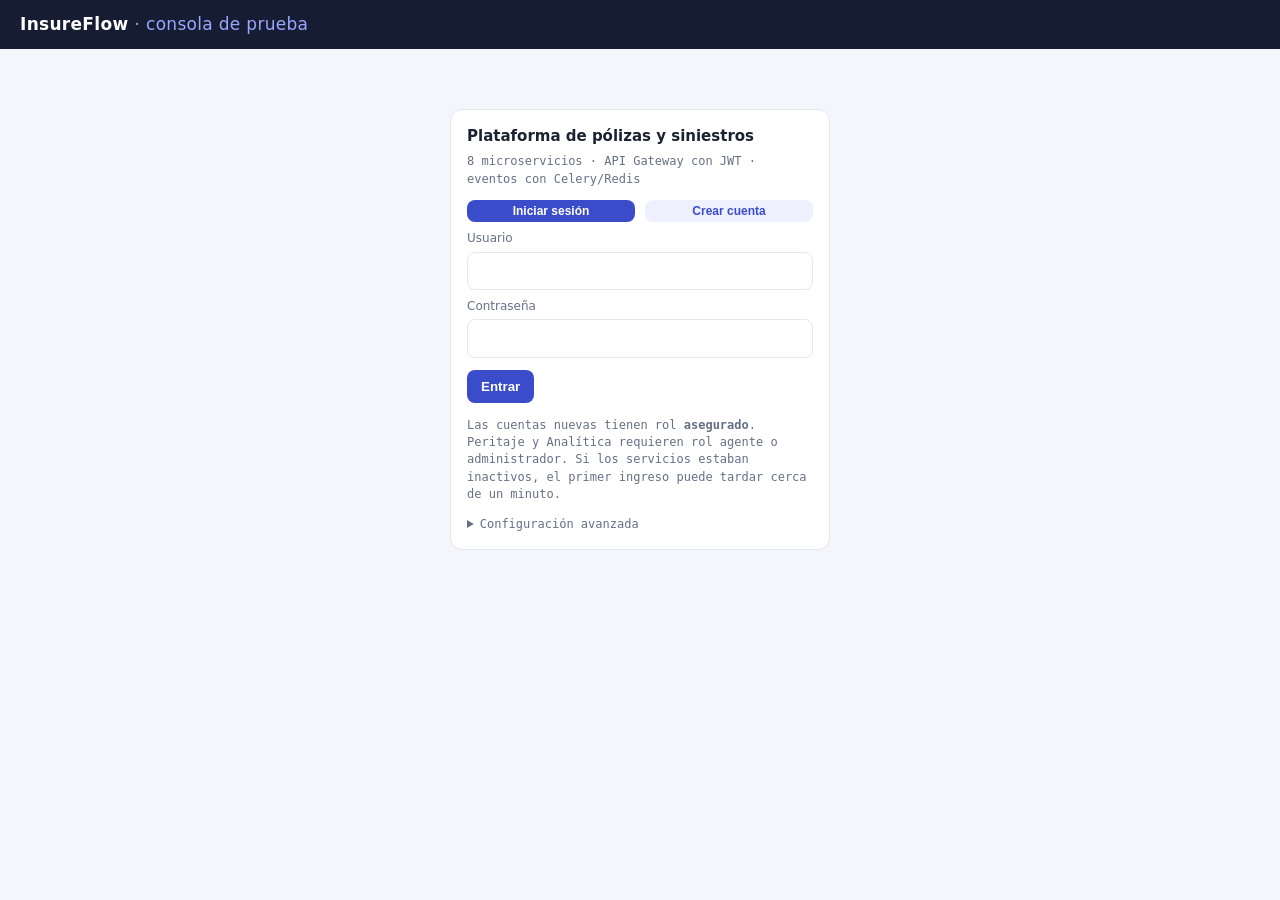
==== proxy/frontend/index.html @ 45ce9543 "Servir la consola web de InsureFlow en la raíz del gateway Un solo link: el gateway muestra el front" ====
<!doctype html>
<html lang="es">
<head>
<meta charset="utf-8">
<meta name="viewport" content="width=device-width, initial-scale=1">
<title>InsureFlow · Consola de prueba</title>
<style>
  :root {
    --bg: #f4f6fb; --panel: #ffffff; --text: #1b2333; --muted: #667085; --line: #e3e7ef;
    --brand: #3b4cca; --brand-soft: #eef0fd; --ok: #12805c; --ok-soft: #e3f6ee;
    --warn: #b54708; --warn-soft: #fef0e1; --bad: #c4321f; --bad-soft: #fde8e5;
  }
  * { box-sizing: border-box; }
  body { margin: 0; font: 14px/1.45 system-ui, -apple-system, "Segoe UI", Roboto, sans-serif; background: var(--bg); color: var(--text); }
  header { background: #161d33; color: #fff; padding: 12px 20px; display: flex; align-items: center; gap: 16px; flex-wrap: wrap; }
  header h1 { font-size: 17px; margin: 0; letter-spacing: .3px; }
  header h1 span { color: #9aa6ff; font-weight: 500; }
  header .user { margin-left: auto; display: flex; gap: 10px; align-items: center; color: #c9cfe6; }
  nav { display: flex; gap: 4px; padding: 8px 20px; background: #fff; border-bottom: 1px solid var(--line); overflow-x: auto; }
  nav button { border: 0; background: none; padding: 8px 12px; border-radius: 8px; cursor: pointer; color: var(--muted); font-weight: 600; white-space: nowrap; }
  nav button.on { background: var(--brand-soft); color: var(--brand); }
  main { padding: 20px; max-width: 1200px; margin: 0 auto; }
  .grid { display: grid; gap: 16px; grid-template-columns: repeat(auto-fit, minmax(320px, 1fr)); }
  .card { background: var(--panel); border: 1px solid var(--line); border-radius: 12px; padding: 16px; }
  .card h2 { font-size: 15px; margin: 0 0 12px; }
  .card h3 { font-size: 13px; margin: 16px 0 8px; color: var(--muted); text-transform: uppercase; letter-spacing: .5px; }
  label { display: block; font-size: 12px; color: var(--muted); margin: 8px 0 4px; }
  input, select, textarea { width: 100%; padding: 8px 10px; border: 1px solid var(--line); border-radius: 8px; font: inherit; background: #fff; }
  textarea { min-height: 70px; resize: vertical; }
  .row { display: flex; gap: 10px; } .row > * { flex: 1; }
  .btn { margin-top: 12px; border: 0; background: var(--brand); color: #fff; padding: 9px 14px; border-radius: 8px; font-weight: 600; cursor: pointer; }
  .btn.sec { background: var(--brand-soft); color: var(--brand); }
  .btn.small { margin: 0; padding: 4px 9px; font-size: 12px; }
  .btn:disabled { opacity: .5; cursor: wait; }
  table { width: 100%; border-collapse: collapse; font-size: 13px; }
  th, td { text-align: left; padding: 7px 6px; border-bottom: 1px solid var(--line); vertical-align: top; }
  th { color: var(--muted); font-weight: 600; font-size: 12px; }
  tr.click { cursor: pointer; } tr.click:hover { background: var(--brand-soft); }
  .mono { font-family: ui-monospace, Consolas, monospace; font-size: 12px; color: var(--muted); }
  .pill { display: inline-block; padding: 2px 8px; border-radius: 99px; font-size: 12px; font-weight: 600; background: var(--line); color: var(--text); }
  .pill.ok { background: var(--ok-soft); color: var(--ok); } .pill.warn { background: var(--warn-soft); color: var(--warn); } .pill.bad { background: var(--bad-soft); color: var(--bad); } .pill.info { background: var(--brand-soft); color: var(--brand); }
  .services { display: grid; grid-template-columns: repeat(auto-fill, minmax(170px, 1fr)); gap: 10px; }
  .svc { border: 1px solid var(--line); border-radius: 10px; padding: 10px 12px; display: flex; justify-content: space-between; align-items: center; background: #fff; }
  .timeline { list-style: none; padding: 0; margin: 0; border-left: 2px solid var(--line); }
  .timeline li { position: relative; padding: 4px 0 10px 16px; }
  .timeline li::before { content: ""; position: absolute; left: -6px; top: 9px; width: 10px; height: 10px; border-radius: 50%; background: var(--brand); }
  .flow { display: flex; flex-wrap: wrap; gap: 6px; align-items: center; margin: 6px 0 4px; }
  .flow .pill { opacity: .35; } .flow .pill.on { opacity: 1; }
  .msg { padding: 8px 10px; border-radius: 8px; margin-top: 10px; font-size: 13px; white-space: pre-wrap; }
  .msg.ok { background: var(--ok-soft); color: var(--ok); } .msg.bad { background: var(--bad-soft); color: var(--bad); }
  .empty { color: var(--muted); font-style: italic; }
  .kpi { font-size: 26px; font-weight: 700; } .kpi small { font-size: 12px; color: var(--muted); font-weight: 500; display: block; }
  #login { max-width: 380px; margin: 60px auto; }
  .hidden { display: none !important; }
  .live { font-size: 12px; color: var(--ok); }
</style>
</head>
<body>
<header>
  <h1>InsureFlow <span>· consola de prueba</span></h1>
  <div class="user hidden" id="userbox"><span id="whoami"></span><button class="btn small sec" onclick="salir()">Salir</button></div>
</header>

<section id="login" class="card">
  <h2>Plataforma de pólizas y siniestros</h2>
  <p class="mono" style="margin-top:-6px">8 microservicios · API Gateway con JWT · eventos con Celery/Redis</p>
  <div class="row" style="margin:12px 0 4px">
    <button class="btn small" id="m_login" onclick="modo('login')">Iniciar sesión</button>
    <button class="btn small sec" id="m_reg" onclick="modo('registro')">Crear cuenta</button>
  </div>
  <div id="f_reg" class="hidden">
    <label>Correo</label><input id="re" type="email" autocomplete="email">
  </div>
  <label>Usuario</label><input id="lu" autocomplete="username">
  <label>Contraseña</label><input id="lp" type="password" autocomplete="current-password">
  <button class="btn" id="b_entrar" onclick="entrar()">Entrar</button>
  <div id="loginmsg"></div>
  <p class="mono" style="margin-top:14px">Las cuentas nuevas tienen rol <b>asegurado</b>. Peritaje y Analítica requieren rol agente o administrador.
  Si los servicios estaban inactivos, el primer ingreso puede tardar cerca de un minuto.</p>
  <details style="margin-top:8px"><summary class="mono">Configuración avanzada</summary>
    <label>URL del API Gateway</label><input id="gw">
  </details>
</section>

<div id="app" class="hidden">
  <nav id="tabs"></nav>
  <main id="view"></main>
</div>

<script>
const ESTADOS = ["abierto", "en_peritaje", "aprobado", "pagado"];
const TABS = [
  ["estado", "Estado"], ["asegurados", "Asegurados"], ["polizas", "Pólizas"], ["pagos", "Pagos"],
  ["peritos", "Peritaje"], ["siniestros", "Siniestros"], ["analitica", "Analítica"],
];
let GW = "", TOKEN = "", USER = null, tab = "estado", refresco = null, siniestroAbierto = null;

const $ = (id) => document.getElementById(id);
const esc = (v) => String(v ?? "").replace(/[&<>"']/g, c => ({"&":"&amp;","<":"&lt;",">":"&gt;",'"':"&quot;","'":"&#39;"}[c]));
const corto = (id) => id ? esc(String(id).slice(0, 8)) + "…" : "";
const dinero = (v) => v == null ? "" : "$" + Number(v).toLocaleString("es-CO");
const fecha = (v) => v ? new Date(v).toLocaleString("es-CO", { dateStyle: "short", timeStyle: "short" }) : "";
const hoy = (d = 0) => { const x = new Date(); x.setDate(x.getDate() + d); return x.toISOString().slice(0, 10); };
const pill = (t) => {
  const c = { ok: "ok", activa: "ok", pagado: "ok", enviado: "ok", verificado: "ok", completada: "ok", aprobado: "ok",
              pendiente: "warn", en_peritaje: "warn", programada: "warn", documentacion_pendiente: "warn", abierto: "info",
              fallido: "bad", rechazado: "bad", cancelada: "bad", vencida: "bad", error: "bad", sin_respuesta: "bad" }[t] || "";
  return `<span class="pill ${c}">${esc(t)}</span>`;
};

async function api(path, opts = {}) {
  const headers = { ...(opts.body && !(opts.body instanceof FormData) ? { "Content-Type": "application/json" } : {}),
                    ...(TOKEN ? { Authorization: "Bearer " + TOKEN } : {}) };
  const r = await fetch(GW + path, { ...opts, headers,
    body: opts.body && !(opts.body instanceof FormData) ? JSON.stringify(opts.body) : opts.body });
  if (r.status === 401 && TOKEN) { salir(); throw new Error("La sesión expiró, vuelve a entrar."); }
  const texto = await r.text();
  let data; try { data = texto ? JSON.parse(texto) : null; } catch { data = texto; }
  if (!r.ok) {
    const det = data && data.details ? "\n" + Object.entries(data.details).map(([k, v]) => `${k}: ${[].concat(v).join(" ")}`).join("\n") : "";
    throw new Error(`${r.status} · ${(data && (data.message || data.detail)) || texto}${det}`);
  }
  return data;
}

function mostrar(id, ok, texto) { const el = $(id); if (el) el.innerHTML = `<div class="msg ${ok ? "ok" : "bad"}">${esc(texto)}</div>`; }

async function enviar(boton, msgId, fn, okTexto) {
  boton.disabled = true;
  try { const r = await fn(); mostrar(msgId, true, typeof okTexto === "function" ? okTexto(r) : okTexto); await pintar(); }
  catch (e) { mostrar(msgId, false, e.message); }
  finally { boton.disabled = false; }
}

/* ---------- sesión ---------- */
let MODO = "login";
function modo(m) {
  MODO = m;
  $("f_reg").classList.toggle("hidden", m !== "registro");
  $("m_login").classList.toggle("sec", m !== "login");
  $("m_reg").classList.toggle("sec", m !== "registro");
  $("b_entrar").textContent = m === "registro" ? "Crear cuenta y entrar" : "Entrar";
  $("loginmsg").innerHTML = "";
}

async function entrar() {
  GW = $("gw").value.replace(/\/$/, "");
  const boton = $("b_entrar"); boton.disabled = true;
  mostrar("loginmsg", true, "Conectando con el API Gateway…");
  try {
    if (MODO === "registro") {
      await api("/api/v1/auth/registro", { method: "POST", body: { username: $("lu").value, email: $("re").value, password: $("lp").value } });
    }
    const t = await api("/api/v1/auth/login", { method: "POST", body: { username: $("lu").value, password: $("lp").value } });
    TOKEN = t.access; USER = await api("/api/v1/auth/me");
    try { sessionStorage.setItem("if", JSON.stringify({ GW, TOKEN })); } catch {}
    iniciar();
  } catch (e) { mostrar("loginmsg", false, e.message); }
  finally { boton.disabled = false; }
}
function salir() { TOKEN = ""; try { sessionStorage.removeItem("if"); } catch {} location.reload(); }
function iniciar() {
  $("login").classList.add("hidden"); $("app").classList.remove("hidden"); $("userbox").classList.remove("hidden");
  $("whoami").textContent = `${USER.username} · rol ${USER.role}`;
  $("tabs").innerHTML = TABS.map(([k, n]) => `<button data-t="${k}" onclick="ir('${k}')">${n}</button>`).join("");
  ir(tab);
}
function ir(t) {
  tab = t; siniestroAbierto = null; clearInterval(refresco);
  document.querySelectorAll("nav button").forEach(b => b.classList.toggle("on", b.dataset.t === t));
  $("view").innerHTML = `<div class="card"><p class="empty">Cargando… si el microservicio estaba inactivo puede tardar cerca de un minuto en despertar.</p></div>`;
  pintar();
}
async function pintar() {
  try { $("view").innerHTML = await VISTAS[tab](); }
  catch (e) { $("view").innerHTML = `<div class="card"><div class="msg bad">${esc(e.message)}</div></div>`; }
}

/* ---------- vistas ---------- */
const VISTAS = {
  async estado() {
    const h = await api("/health/servicios");
    const nombres = { POLICYHOLDER: "Asegurados", POLICY: "Pólizas", CLAIMS: "Siniestros", ADJUSTER: "Peritaje",
                      PAYMENT: "Pagos", DOCUMENT: "Documentación", NOTIFICATION: "Notificaciones", ANALYTICS: "Analítica" };
    return `<div class="card"><h2>Microservicios (vistos a través del API Gateway)</h2>
      <div class="services">${Object.entries(h.servicios).map(([k, v]) =>
        `<div class="svc"><div><b>${nombres[k] || k}</b><div class="mono">${k}</div></div>${pill(v.status)}</div>`).join("")}</div>
      <p class="mono" style="margin-top:12px">Gateway: ${esc(GW)} · todos ok: ${h.todos_ok}</p></div>
      <div class="card" style="margin-top:16px"><h2>Cómo probar el flujo completo</h2>
      <ol><li>Asegurados → registra un asegurado.</li><li>Pólizas → emite una póliza para ese asegurado.</li>
      <li>Pagos → paga la prima.</li><li>Peritaje → registra un perito con la misma especialidad (auto/hogar/vida).</li>
      <li>Siniestros → reporta un siniestro y ábrelo: verás cómo avanza solo por los eventos.</li>
      <li>En el detalle del siniestro, carga el informe del perito → se aprueba y se paga automáticamente.</li>
      <li>Analítica → mira los KPIs actualizados.</li></ol></div>`;
  },

  async asegurados() {
    const lista = await api("/api/v1/asegurados");
    return `<div class="grid"><div class="card"><h2>Registrar asegurado</h2>
      <div class="row"><div><label>Nombre</label><input id="a_nombre" value="Ana"></div><div><label>Apellido</label><input id="a_apellido" value="Gómez"></div></div>
      <label>Cédula (national_id)</label><input id="a_doc" value="${Date.now().toString().slice(-10)}">
      <label>Email</label><input id="a_email" value="ana${Date.now().toString().slice(-5)}@example.com">
      <div class="row"><div><label>Teléfono</label><input id="a_tel" value="3001234567"></div><div><label>Dirección</label><input id="a_dir" value="Calle 10 # 20-30, Medellín"></div></div>
      <button class="btn" onclick="crearAsegurado(this)">Registrar</button><div id="a_msg"></div></div>
      <div class="card"><h2>Asegurados (${lista.length})</h2>${lista.length ? `<table><tr><th>Nombre</th><th>Cédula</th><th>KYC</th><th></th></tr>
      ${lista.map(a => `<tr><td>${esc(a.nombre)} ${esc(a.apellido)}<div class="mono">${corto(a.id_asegurado)}</div></td><td>${esc(a.national_id)}</td>
        <td>${pill(a.kyc_status)}</td><td>${a.kyc_status === "pendiente" ? `<button class="btn small sec" onclick="verificar(this,'${a.id_asegurado}')">Verificar KYC</button>` : ""}</td></tr>`).join("")}</table>`
      : `<p class="empty">Todavía no hay asegurados.</p>`}</div></div>`;
  },

  async polizas() {
    const [polizas, asegurados] = await Promise.all([api("/api/v1/polizas"), api("/api/v1/asegurados")]);
    const nombre = Object.fromEntries(asegurados.map(a => [a.id_asegurado, `${a.nombre} ${a.apellido}`]));
    return `<div class="grid"><div class="card"><h2>Emitir póliza</h2>
      ${asegurados.length ? "" : `<div class="msg bad">Primero registra un asegurado.</div>`}
      <label>Asegurado</label><select id="p_aseg">${asegurados.map(a => `<option value="${a.id_asegurado}">${esc(a.nombre)} ${esc(a.apellido)} · ${esc(a.national_id)}</option>`).join("")}</select>
      <div class="row"><div><label>Línea</label><select id="p_tipo"><option>auto</option><option>hogar</option><option>vida</option></select></div>
      <div><label>Prima anual</label><input id="p_prima" type="number" value="1200000"></div></div>
      <div class="row"><div><label>Inicio de vigencia</label><input id="p_ini" type="date" value="${hoy(-120)}"></div><div><label>Fin de vigencia</label><input id="p_fin" type="date" value="${hoy(245)}"></div></div>
      <label>Suma asegurada (coverage)</label><input id="p_suma" type="number" value="80000000">
      <div class="row"><div><label>Beneficiario</label><input id="p_ben" value="Luis Gómez"></div><div><label>% beneficiario</label><input id="p_pct" type="number" value="100"></div></div>
      <button class="btn" onclick="emitirPoliza(this)">Emitir póliza</button><div id="p_msg"></div></div>
      <div class="card"><h2>Pólizas (${polizas.length})</h2>${polizas.length ? `<table><tr><th>Póliza</th><th>Asegurado</th><th>Prima</th><th>Estado</th><th></th></tr>
      ${polizas.map(p => `<tr><td>${esc(p.product_type)}<div class="mono">${corto(p.id_poliza)} · ${esc(p.effective_date)} → ${esc(p.expiry_date)}</div></td>
        <td>${esc(nombre[p.id_asegurado] || corto(p.id_asegurado))}</td><td>${dinero(p.premium)}</td><td>${pill(p.status)}</td>
        <td>${p.status !== "cancelada" ? `<button class="btn small sec" onclick="accionPoliza(this,'${p.id_poliza}','renovar')">Renovar</button>
          <button class="btn small sec" onclick="accionPoliza(this,'${p.id_poliza}','cancelar')">Cancelar</button>` : ""}</td></tr>`).join("")}</table>
      ` : `<p class="empty">Todavía no hay pólizas.</p>`}<div id="pl_msg"></div></div></div>`;
  },

  async pagos() {
    const polizas = await api("/api/v1/polizas");
    const sel = $("g_pol")?.value || polizas[0]?.id_poliza;
    const historial = sel ? await api(`/api/v1/pagos/primas/poliza/${sel}`) : [];
    return `<div class="grid"><div class="card"><h2>Pagar prima</h2>
      ${polizas.length ? "" : `<div class="msg bad">Primero emite una póliza.</div>`}
      <label>Póliza</label><select id="g_pol" onchange="pintar()">${polizas.map(p => `<option value="${p.id_poliza}" ${p.id_poliza === sel ? "selected" : ""} data-prima="${p.premium}">${esc(p.product_type)} · ${corto(p.id_poliza)} · prima ${dinero(p.premium)}</option>`).join("")}</select>
      <div class="row"><div><label>Valor</label><input id="g_valor" type="number" value="${Number(polizas.find(p => p.id_poliza === sel)?.premium || 0)}"></div>
      <div><label>Medio de pago</label><select id="g_metodo"><option>pse</option><option>tarjeta</option><option>transferencia</option></select></div></div>
      <label>Fecha de vencimiento de la cuota</label><input id="g_venc" type="date" value="${hoy()}">
      <button class="btn" onclick="pagarPrima(this)">Pagar</button><div id="g_msg"></div></div>
      <div class="card"><h2>Historial de pagos de la póliza</h2>${historial.length ? `<table><tr><th>Pago</th><th>Valor</th><th>Medio</th><th>Estado</th></tr>
      ${historial.map(h => `<tr><td class="mono">${corto(h.id_pago)}<br>${fecha(h.paid_at)}</td><td>${dinero(h.amount)}</td><td>${esc(h.method)}</td><td>${pill(h.status)}</td></tr>`).join("")}</table>`
      : `<p class="empty">Sin pagos todavía.</p>`}</div></div>`;
  },

  async peritos() {
    const peritos = await api("/api/v1/peritos");
    return `<div class="grid"><div class="card"><h2>Registrar perito</h2>
      <label>Nombre</label><input id="r_nombre" value="Carlos Pérez">
      <div class="row"><div><label>Especialidad</label><select id="r_esp"><option>auto</option><option>hogar</option><option>vida</option></select></div>
      <div><label>Zona</label><input id="r_zona" value="Medellín"></div></div>
      <button class="btn" onclick="crearPerito(this)">Registrar</button><div id="r_msg"></div></div>
      <div class="card"><h2>Peritos (${peritos.length})</h2>${peritos.length ? `<table><tr><th>Nombre</th><th>Especialidad</th><th>Zona</th><th>Carga</th></tr>
      ${peritos.map(p => `<tr><td>${esc(p.nombre)}</td><td>${esc(p.especialidad)}</td><td>${esc(p.zona)}</td><td>${p.carga_activa}</td></tr>`).join("")}</table>`
      : `<p class="empty">Registra al menos un perito para que Peritaje pueda asignarlo automáticamente.</p>`}</div></div>`;
  },

  async siniestros() {
    if (siniestroAbierto) return detalleSiniestro(siniestroAbierto);
    const [siniestros, polizas] = await Promise.all([api("/api/v1/siniestros"), api("/api/v1/polizas")]);
    return `<div class="grid"><div class="card"><h2>Reportar siniestro</h2>
      ${polizas.length ? "" : `<div class="msg bad">Primero emite una póliza.</div>`}
      <label>Póliza</label><select id="s_pol">${polizas.map(p => `<option value="${p.id_poliza}">${esc(p.product_type)} · ${corto(p.id_poliza)} · ${esc(p.status)}</option>`).join("")}</select>
      <div class="row"><div><label>Fecha del incidente</label><input id="s_fecha" type="date" value="${hoy(-1)}"></div>
      <div><label>Monto estimado</label><input id="s_monto" type="number" value="4500000"></div></div>
      <label>Descripción</label><textarea id="s_desc">Choque trasero en la Av. 80</textarea>
      <button class="btn" onclick="reportar(this)">Reportar</button><div id="s_msg"></div></div>
      <div class="card"><h2>Siniestros (${siniestros.length})</h2>${siniestros.length ? `<table><tr><th>Siniestro</th><th>Monto</th><th>Estado</th></tr>
      ${siniestros.map(s => `<tr class="click" onclick="abrirSiniestro('${s.id_siniestro}')"><td>${esc(s.descripcion).slice(0, 50)}<div class="mono">${corto(s.id_siniestro)} · ${fecha(s.reported_at)}</div></td>
        <td>${dinero(s.estimated_amount)}</td><td>${pill(s.status)}</td></tr>`).join("")}</table><p class="mono">Haz clic en un siniestro para ver su seguimiento en vivo.</p>`
      : `<p class="empty">Todavía no hay siniestros.</p>`}</div></div>`;
  },

  async analitica() {
    const [sin, res, fra, ren] = await Promise.all([api("/api/v1/analitica/siniestralidad"), api("/api/v1/analitica/tiempo-resolucion"),
                                                     api("/api/v1/analitica/fraude"), api("/api/v1/analitica/rentabilidad")]);
    const tabla = (filas, cols) => filas.length ? `<table><tr>${cols.map(c => `<th>${c[0]}</th>`).join("")}</tr>${filas.map(f => `<tr>${cols.map(c => `<td>${c[1](f)}</td>`).join("")}</tr>`).join("")}</table>` : `<p class="empty">Sin datos todavía.</p>`;
    return `<div class="grid">
      <div class="card"><h2>Siniestralidad</h2><div class="row"><div class="kpi">${sin.totales.claim_count}<small>siniestros</small></div><div class="kpi">${dinero(sin.totales.total_amount)}<small>monto estimado</small></div></div>
        ${tabla(sin.por_linea_y_periodo, [["Línea", f => esc(f.product_type)], ["Periodo", f => esc(f.period)], ["Cantidad", f => f.claim_count], ["Monto", f => dinero(f.total_amount)]])}</div>
      <div class="card"><h2>Tiempo medio de resolución</h2>${tabla(res, [["Línea", f => esc(f.product_type)], ["Periodo", f => esc(f.period)], ["Días promedio", f => Number(f.avg_days).toFixed(2)], ["Resueltos", f => f.resolved_count]])}</div>
      <div class="card"><h2>Rentabilidad (loss ratio)</h2>${tabla(ren, [["Línea", f => esc(f.product_type)], ["Primas", f => dinero(f.premiums_earned)], ["Indemnizaciones", f => dinero(f.claims_paid)], ["Loss ratio", f => f.loss_ratio == null ? "—" : Number(f.loss_ratio).toFixed(2)]])}</div>
      <div class="card"><h2>Alertas de fraude (${fra.siniestros_marcados})</h2>${tabla(fra.alertas, [["Siniestro", f => `<span class="mono">${corto(f.id_siniestro)}</span>`], ["Riesgo", f => pill(Number(f.risk_score).toFixed(2))], ["Motivo", f => esc(f.reason)]])}</div>
    </div>`;
  },
};

/* ---------- detalle de siniestro (seguimiento en vivo) ---------- */
function abrirSiniestro(id) { siniestroAbierto = id; pintar(); clearInterval(refresco); refresco = setInterval(() => { if (siniestroAbierto && !document.activeElement.matches("textarea,input")) pintar(); }, 3000); }
function cerrarSiniestro() { siniestroAbierto = null; clearInterval(refresco); pintar(); }

async function detalleSiniestro(id) {
  const s = await api(`/api/v1/siniestros/${id}`);
  const [hist, insp, pagos, docs, notis] = await Promise.all([
    api(`/api/v1/siniestros/${id}/historial`), api(`/api/v1/inspecciones/siniestro/${id}`),
    api(`/api/v1/pagos/indemnizaciones/siniestro/${id}`), api(`/api/v1/documentos/siniestro/${id}`),
    api(`/api/v1/notificaciones/asegurado/${s.id_asegurado}`)]);
  const alcanzado = hist.historial.map(h => h.new_status);
  const pendiente = insp.find(i => i.status === "programada");
  return `<button class="btn sec" style="margin:0 0 16px" onclick="cerrarSiniestro()">← Volver</button>
    <div class="card"><h2>Siniestro ${corto(s.id_siniestro)} ${pill(s.status)} <span class="live">● actualizando en vivo</span></h2>
      <div class="flow">${ESTADOS.map((e, i) => `${i ? "→" : ""}<span class="pill ${alcanzado.includes(e) ? "on ok" : ""}">${e}</span>`).join(" ")}</div>
      <p>${esc(s.descripcion)} · ${dinero(s.estimated_amount)} · incidente ${fecha(s.incident_date)}</p>
      ${["abierto", "en_peritaje", "documentacion_pendiente"].includes(s.status) ? `<div class="row" style="max-width:520px">
        <button class="btn small sec" onclick="estado(this,'documentacion_pendiente')">Pedir documentación</button>
        <button class="btn small sec" onclick="estado(this,'aprobado')">Aprobar manualmente</button>
        <button class="btn small sec" onclick="estado(this,'rechazado')">Rechazar</button></div>` : ""}<div id="e_msg"></div></div>
    <div class="grid" style="margin-top:16px">
      <div class="card"><h2>Historial de auditoría</h2><ul class="timeline">${hist.historial.map(h => `<li>${pill(h.new_status)} <span class="mono">${fecha(h.changed_at)}</span></li>`).join("")}</ul></div>
      <div class="card"><h2>Peritaje</h2>${insp.length ? insp.map(i => `<p>${pill(i.status)} programada ${fecha(i.scheduled_at)}<br><span class="mono">perito ${corto(i.id_perito)}</span></p>
        ${i.findings ? `<p><b>Hallazgos:</b> ${esc(i.findings)}</p>` : ""}`).join("") : `<p class="empty">Esperando que Peritaje asigne un perito (evento claim.opened)…<br>Si no llega, registra un perito de la misma especialidad.</p>`}
        ${pendiente ? `<label>Informe del perito (findings)</label><textarea id="i_find">Daño en bomper trasero y baúl. Reparación en taller autorizado.</textarea>
          <button class="btn" onclick="informe(this,'${pendiente.id_inspeccion}')">Cargar informe</button>` : ""}<div id="i_msg"></div></div>
      <div class="card"><h2>Pago de indemnización</h2>${pagos.length ? pagos.map(p => `<p>${pill(p.status)} ${dinero(p.amount)} · ${esc(p.method)}<br><span class="mono">${fecha(p.paid_at)}</span></p>`).join("") : `<p class="empty">Se paga automáticamente cuando el siniestro se aprueba (claim.approved).</p>`}</div>
      <div class="card"><h2>Documentos</h2>${docs.length ? `<table>${docs.map(d => `<tr><td>${esc(d.document_type)}<div class="mono">${d.encrypted ? "🔒 cifrado" : "enlace"} · ${fecha(d.uploaded_at)}</div></td>
        <td><button class="btn small sec" onclick="descargar('${d.id_documento}','${esc(d.nombre_archivo)}')">Ver</button></td></tr>`).join("")}</table>` : `<p class="empty">Aquí aparecen el informe pericial y el comprobante de pago.</p>`}</div>
      <div class="card" style="grid-column:1/-1"><h2>Notificaciones del asegurado</h2>${notis.length ? `<table><tr><th>Estado</th><th>Canal</th><th>Mensaje</th><th>Enviada</th></tr>
        ${notis.map(n => `<tr><td>${pill(n.status)}</td><td>${esc(n.canal)}</td><td>${esc(n.mensaje)}</td><td class="mono">${fecha(n.sent_at)}</td></tr>`).join("")}</table>` : `<p class="empty">Sin notificaciones.</p>`}</div>
    </div>`;
}

/* ---------- acciones ---------- */
const crearAsegurado = (b) => enviar(b, "a_msg", () => api("/api/v1/asegurados", { method: "POST", body: {
  nombre: $("a_nombre").value, apellido: $("a_apellido").value, national_id: $("a_doc").value,
  email: $("a_email").value, telefono: $("a_tel").value, direccion: $("a_dir").value } }), r => `Asegurado registrado: ${r.id_asegurado}`);
const verificar = (b, id) => enviar(b, "a_msg", () => api(`/api/v1/asegurados/${id}/kyc`, { method: "PUT", body: { kyc_status: "verificado" } }), "KYC verificado");
const emitirPoliza = (b) => enviar(b, "p_msg", () => api("/api/v1/polizas", { method: "POST", body: {
  id_asegurado: $("p_aseg").value, product_type: $("p_tipo").value, premium: $("p_prima").value,
  effective_date: $("p_ini").value, expiry_date: $("p_fin").value,
  coverage: { plan: "todo_riesgo", suma_asegurada: Number($("p_suma").value) },
  beneficiarios: $("p_ben").value ? [{ nombre: $("p_ben").value, identificacion: "000", relacion: "familiar", porcentaje: $("p_pct").value }] : [] } }),
  r => `Póliza emitida: ${r.id_poliza} (evento policy.issued → Notificaciones y Analítica)`);
const accionPoliza = (b, id, accion) => enviar(b, "pl_msg", () => api(`/api/v1/polizas/${id}/${accion}`, { method: accion === "renovar" ? "PUT" : "POST", body: accion === "renovar" ? { meses: 12 } : undefined }), `Póliza ${accion === "renovar" ? "renovada" : "cancelada"}`);
const pagarPrima = (b) => enviar(b, "g_msg", () => api("/api/v1/pagos/primas", { method: "POST", body: {
  id_poliza: $("g_pol").value, amount: $("g_valor").value, method: $("g_metodo").value, due_date: $("g_venc").value } }), r => `Pago ${r.status} (evento payment.completed)`);
const crearPerito = (b) => enviar(b, "r_msg", () => api("/api/v1/peritos", { method: "POST", body: {
  nombre: $("r_nombre").value, especialidad: $("r_esp").value, zona: $("r_zona").value } }), "Perito registrado");
const reportar = (b) => enviar(b, "s_msg", async () => {
  const r = await api("/api/v1/siniestros", { method: "POST", body: { id_poliza: $("s_pol").value,
    incident_date: new Date($("s_fecha").value + "T12:00:00").toISOString(), estimated_amount: $("s_monto").value, descripcion: $("s_desc").value } });
  setTimeout(() => abrirSiniestro(r.id_siniestro), 600); return r;
}, r => `Siniestro reportado (cobertura validada con Pólizas). Abriendo seguimiento…`);
const estado = (b, nuevo) => enviar(b, "e_msg", () => api(`/api/v1/siniestros/${siniestroAbierto}/estado`, { method: "PUT", body: { status: nuevo } }), `Estado cambiado a ${nuevo}`);
const informe = (b, id) => enviar(b, "i_msg", () => api(`/api/v1/inspecciones/${id}/informe`, { method: "PUT", body: { findings: $("i_find").value } }), "Informe cargado (evento inspection.completed)");

async function descargar(id, nombre) {
  const r = await fetch(`${GW}/api/v1/documentos/${id}/archivo`, { headers: { Authorization: "Bearer " + TOKEN } });
  const blob = await r.blob();
  if (blob.type.startsWith("text/")) { alert(await blob.text()); return; }
  const a = Object.assign(document.createElement("a"), { href: URL.createObjectURL(blob), download: nombre || id });
  a.click();
}

/* ---------- arranque ---------- */
// Servido por el API Gateway: usa su mismo origen. Abierto en local (puerto 3000): usa el gateway local.
$("gw").value = location.port === "3000" || location.protocol === "file:" ? "http://localhost:8080" : location.origin;

(async () => {
  try {
    const s = JSON.parse(sessionStorage.getItem("if") || "null");
    if (s) { GW = s.GW; TOKEN = s.TOKEN; USER = await api("/api/v1/auth/me"); iniciar(); }
  } catch { TOKEN = ""; }
})();
$("lp").addEventListener("keydown", e => e.key === "Enter" && entrar());
</script>
</body>
</html>
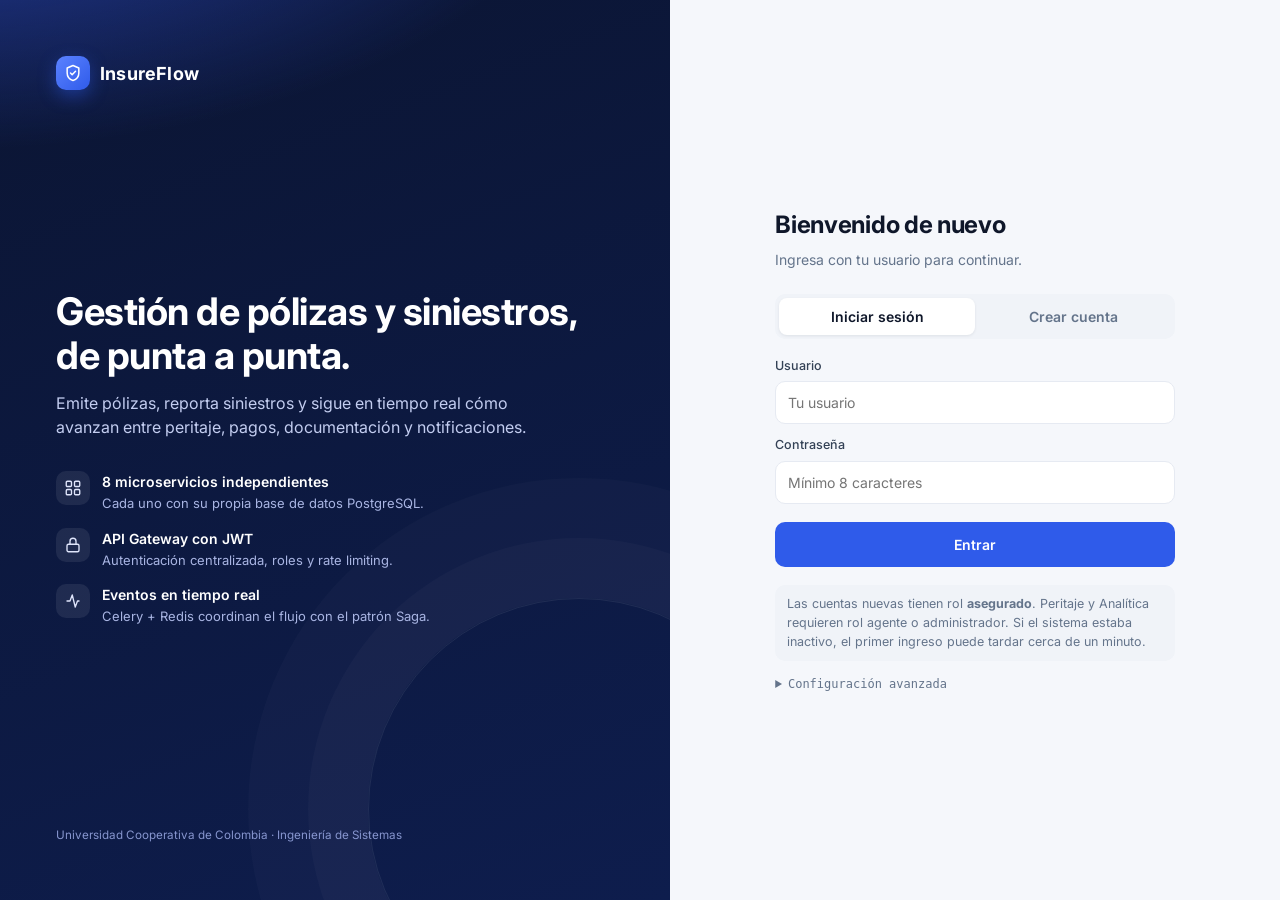
==== commit 8e31b10b: "Nuevo diseño de la consola web y tolerancia a servicios dormidos - Consola rediseñada: login de dos " ====
--- a/proxy/frontend/index.html
+++ b/proxy/frontend/index.html
@@ -3,110 +3,317 @@
 <head>
 <meta charset="utf-8">
 <meta name="viewport" content="width=device-width, initial-scale=1">
-<title>InsureFlow · Consola de prueba</title>
+<title>InsureFlow</title>
+<link rel="preconnect" href="https://fonts.googleapis.com">
+<link rel="preconnect" href="https://fonts.gstatic.com" crossorigin>
+<link href="https://fonts.googleapis.com/css2?family=Inter:wght@400;500;600;700&display=swap" rel="stylesheet">
 <style>
   :root {
-    --bg: #f4f6fb; --panel: #ffffff; --text: #1b2333; --muted: #667085; --line: #e3e7ef;
-    --brand: #3b4cca; --brand-soft: #eef0fd; --ok: #12805c; --ok-soft: #e3f6ee;
-    --warn: #b54708; --warn-soft: #fef0e1; --bad: #c4321f; --bad-soft: #fde8e5;
+    --bg: #f5f7fb; --panel: #ffffff; --text: #0f172a; --muted: #64748b; --line: #e6eaf2; --line-2: #f0f3f8;
+    --navy: #0b1533; --navy-2: #13204a; --brand: #2f5bea; --brand-2: #1e40af; --brand-soft: #eef2ff;
+    --ok: #0f9d6b; --ok-soft: #e7f7f0; --warn: #c2620a; --warn-soft: #fff4e5; --bad: #d03b2c; --bad-soft: #fdecea;
+    --info: #2f5bea; --info-soft: #eef2ff; --radius: 14px; --shadow: 0 1px 2px rgba(15,23,42,.04), 0 4px 16px rgba(15,23,42,.05);
   }
   * { box-sizing: border-box; }
-  body { margin: 0; font: 14px/1.45 system-ui, -apple-system, "Segoe UI", Roboto, sans-serif; background: var(--bg); color: var(--text); }
-  header { background: #161d33; color: #fff; padding: 12px 20px; display: flex; align-items: center; gap: 16px; flex-wrap: wrap; }
-  header h1 { font-size: 17px; margin: 0; letter-spacing: .3px; }
-  header h1 span { color: #9aa6ff; font-weight: 500; }
-  header .user { margin-left: auto; display: flex; gap: 10px; align-items: center; color: #c9cfe6; }
-  nav { display: flex; gap: 4px; padding: 8px 20px; background: #fff; border-bottom: 1px solid var(--line); overflow-x: auto; }
-  nav button { border: 0; background: none; padding: 8px 12px; border-radius: 8px; cursor: pointer; color: var(--muted); font-weight: 600; white-space: nowrap; }
-  nav button.on { background: var(--brand-soft); color: var(--brand); }
-  main { padding: 20px; max-width: 1200px; margin: 0 auto; }
-  .grid { display: grid; gap: 16px; grid-template-columns: repeat(auto-fit, minmax(320px, 1fr)); }
-  .card { background: var(--panel); border: 1px solid var(--line); border-radius: 12px; padding: 16px; }
-  .card h2 { font-size: 15px; margin: 0 0 12px; }
-  .card h3 { font-size: 13px; margin: 16px 0 8px; color: var(--muted); text-transform: uppercase; letter-spacing: .5px; }
-  label { display: block; font-size: 12px; color: var(--muted); margin: 8px 0 4px; }
-  input, select, textarea { width: 100%; padding: 8px 10px; border: 1px solid var(--line); border-radius: 8px; font: inherit; background: #fff; }
-  textarea { min-height: 70px; resize: vertical; }
-  .row { display: flex; gap: 10px; } .row > * { flex: 1; }
-  .btn { margin-top: 12px; border: 0; background: var(--brand); color: #fff; padding: 9px 14px; border-radius: 8px; font-weight: 600; cursor: pointer; }
-  .btn.sec { background: var(--brand-soft); color: var(--brand); }
-  .btn.small { margin: 0; padding: 4px 9px; font-size: 12px; }
-  .btn:disabled { opacity: .5; cursor: wait; }
-  table { width: 100%; border-collapse: collapse; font-size: 13px; }
-  th, td { text-align: left; padding: 7px 6px; border-bottom: 1px solid var(--line); vertical-align: top; }
-  th { color: var(--muted); font-weight: 600; font-size: 12px; }
-  tr.click { cursor: pointer; } tr.click:hover { background: var(--brand-soft); }
-  .mono { font-family: ui-monospace, Consolas, monospace; font-size: 12px; color: var(--muted); }
-  .pill { display: inline-block; padding: 2px 8px; border-radius: 99px; font-size: 12px; font-weight: 600; background: var(--line); color: var(--text); }
-  .pill.ok { background: var(--ok-soft); color: var(--ok); } .pill.warn { background: var(--warn-soft); color: var(--warn); } .pill.bad { background: var(--bad-soft); color: var(--bad); } .pill.info { background: var(--brand-soft); color: var(--brand); }
-  .services { display: grid; grid-template-columns: repeat(auto-fill, minmax(170px, 1fr)); gap: 10px; }
-  .svc { border: 1px solid var(--line); border-radius: 10px; padding: 10px 12px; display: flex; justify-content: space-between; align-items: center; background: #fff; }
-  .timeline { list-style: none; padding: 0; margin: 0; border-left: 2px solid var(--line); }
-  .timeline li { position: relative; padding: 4px 0 10px 16px; }
-  .timeline li::before { content: ""; position: absolute; left: -6px; top: 9px; width: 10px; height: 10px; border-radius: 50%; background: var(--brand); }
-  .flow { display: flex; flex-wrap: wrap; gap: 6px; align-items: center; margin: 6px 0 4px; }
-  .flow .pill { opacity: .35; } .flow .pill.on { opacity: 1; }
-  .msg { padding: 8px 10px; border-radius: 8px; margin-top: 10px; font-size: 13px; white-space: pre-wrap; }
-  .msg.ok { background: var(--ok-soft); color: var(--ok); } .msg.bad { background: var(--bad-soft); color: var(--bad); }
-  .empty { color: var(--muted); font-style: italic; }
-  .kpi { font-size: 26px; font-weight: 700; } .kpi small { font-size: 12px; color: var(--muted); font-weight: 500; display: block; }
-  #login { max-width: 380px; margin: 60px auto; }
+  html, body { margin: 0; }
+  body { font: 14px/1.5 Inter, system-ui, -apple-system, "Segoe UI", Roboto, sans-serif; background: var(--bg); color: var(--text); -webkit-font-smoothing: antialiased; }
+  button, input, select, textarea { font: inherit; }
   .hidden { display: none !important; }
-  .live { font-size: 12px; color: var(--ok); }
+  svg.i { width: 18px; height: 18px; flex: none; stroke: currentColor; fill: none; stroke-width: 1.8; stroke-linecap: round; stroke-linejoin: round; }
+
+  /* ---------- login ---------- */
+  #login { min-height: 100vh; display: grid; grid-template-columns: 1.1fr 1fr; }
+  #login > *, #app > *, .split > *, .grid2 > *, .grid3 > *, .kpis > * { min-width: 0; }
+  .hero p.lead, .feats { max-width: min(480px, 100%) !important; }
+  .hero { background: radial-gradient(1200px 600px at -10% -20%, #2a46b8 0%, transparent 55%), linear-gradient(160deg, var(--navy) 0%, #0e1d4d 100%);
+          color: #fff; padding: 56px; display: flex; flex-direction: column; justify-content: space-between; position: relative; overflow: hidden; }
+  .hero::after { content: ""; position: absolute; right: -120px; bottom: -120px; width: 420px; height: 420px; border-radius: 50%;
+                 border: 1px solid rgba(255,255,255,.08); box-shadow: 0 0 0 60px rgba(255,255,255,.025), 0 0 0 120px rgba(255,255,255,.02); }
+  .logo { display: flex; align-items: center; gap: 10px; font-weight: 700; font-size: 18px; letter-spacing: .2px; }
+  .logo .mark { width: 34px; height: 34px; border-radius: 10px; background: linear-gradient(135deg, #5b82ff, #2f5bea); display: grid; place-items: center; box-shadow: 0 6px 18px rgba(47,91,234,.45); }
+  .logo .mark svg { width: 20px; height: 20px; stroke: #fff; }
+  .hero h1 { font-size: 38px; line-height: 1.15; margin: 0 0 14px; font-weight: 700; letter-spacing: -.5px; max-width: 520px; }
+  .hero p.lead { color: #c3cdf0; font-size: 16px; max-width: 480px; margin: 0 0 32px; }
+  .feats { display: grid; gap: 14px; max-width: 460px; }
+  .feat { display: flex; gap: 12px; align-items: flex-start; color: #dfe5fb; }
+  .feat .ic { width: 34px; height: 34px; border-radius: 10px; background: rgba(255,255,255,.08); display: grid; place-items: center; flex: none; }
+  .feat b { display: block; color: #fff; font-weight: 600; }
+  .feat span { color: #a9b5e3; font-size: 13px; }
+  .hero small { color: #8796cf; position: relative; z-index: 1; }
+  .auth { display: grid; place-items: center; padding: 40px 24px; }
+  .auth-card { width: 100%; max-width: 400px; }
+  .auth-card h2 { font-size: 24px; margin: 0 0 6px; letter-spacing: -.3px; }
+  .auth-card .sub { color: var(--muted); margin: 0 0 24px; }
+  .seg { display: grid; grid-template-columns: 1fr 1fr; background: var(--line-2); border-radius: 10px; padding: 4px; margin-bottom: 18px; }
+  .seg button { border: 0; background: none; padding: 8px; border-radius: 8px; color: var(--muted); font-weight: 600; cursor: pointer; }
+  .seg button.on { background: #fff; color: var(--text); box-shadow: 0 1px 3px rgba(15,23,42,.08); }
+  .note { font-size: 12.5px; color: var(--muted); background: var(--line-2); border-radius: 10px; padding: 10px 12px; margin-top: 18px; }
+
+  /* ---------- formularios ---------- */
+  label { display: block; font-size: 12.5px; font-weight: 500; color: #334155; margin: 12px 0 6px; }
+  input, select, textarea { width: 100%; padding: 10px 12px; border: 1px solid var(--line); border-radius: 10px; background: #fff; color: var(--text); transition: border-color .15s, box-shadow .15s; }
+  input:focus, select:focus, textarea:focus { outline: none; border-color: var(--brand); box-shadow: 0 0 0 3px rgba(47,91,234,.15); }
+  textarea { min-height: 84px; resize: vertical; }
+  .row { display: grid; grid-template-columns: 1fr 1fr; gap: 12px; }
+  .btn { display: inline-flex; align-items: center; justify-content: center; gap: 8px; border: 0; background: var(--brand); color: #fff; padding: 10px 16px;
+         border-radius: 10px; font-weight: 600; cursor: pointer; transition: background .15s, transform .05s; }
+  .btn:hover { background: var(--brand-2); } .btn:active { transform: translateY(1px); }
+  .btn.block { width: 100%; margin-top: 18px; padding: 12px; }
+  .btn.sec { background: #fff; color: var(--text); border: 1px solid var(--line); } .btn.sec:hover { background: var(--line-2); }
+  .btn.ghost { background: transparent; color: var(--brand); padding: 6px 10px; } .btn.ghost:hover { background: var(--brand-soft); }
+  .btn.danger { background: #fff; color: var(--bad); border: 1px solid #f3c8c3; } .btn.danger:hover { background: var(--bad-soft); }
+  .btn.small { padding: 6px 10px; font-size: 12.5px; border-radius: 8px; }
+  .btn:disabled { opacity: .55; cursor: wait; }
+  .msg { padding: 10px 12px; border-radius: 10px; margin-top: 12px; font-size: 13px; white-space: pre-wrap; display: flex; gap: 8px; }
+  .msg.ok { background: var(--ok-soft); color: #0b6e4b; } .msg.bad { background: var(--bad-soft); color: #a82a1e; } .msg.info { background: var(--info-soft); color: var(--brand-2); }
+
+  /* ---------- layout de la app ---------- */
+  #app { display: grid; grid-template-columns: 248px 1fr; min-height: 100vh; }
+  aside { background: var(--navy); color: #c6cff0; display: flex; flex-direction: column; padding: 20px 14px; position: sticky; top: 0; height: 100vh; }
+  aside .logo { color: #fff; padding: 2px 8px 22px; }
+  .navgroup { font-size: 11px; text-transform: uppercase; letter-spacing: .8px; color: #6f7db5; margin: 16px 10px 6px; font-weight: 600; }
+  aside nav button { width: 100%; display: flex; align-items: center; gap: 12px; border: 0; background: none; color: #c6cff0; padding: 10px 12px; border-radius: 10px;
+                     cursor: pointer; font-weight: 500; text-align: left; transition: background .15s, color .15s; }
+  aside nav button:hover { background: rgba(255,255,255,.06); color: #fff; }
+  aside nav button.on { background: linear-gradient(90deg, rgba(47,91,234,.35), rgba(47,91,234,.12)); color: #fff; box-shadow: inset 2px 0 0 #6f92ff; }
+  aside nav button .lock { margin-left: auto; opacity: .55; width: 14px; height: 14px; }
+  .side-foot { margin-top: auto; padding: 14px 10px 0; border-top: 1px solid rgba(255,255,255,.08); font-size: 12px; color: #8492c9; }
+  .side-foot .dot { display: inline-block; width: 8px; height: 8px; border-radius: 50%; background: #34d399; margin-right: 6px; box-shadow: 0 0 0 3px rgba(52,211,153,.18); }
+  .content { min-width: 0; }
+  .topbar { height: 68px; background: rgba(255,255,255,.85); backdrop-filter: blur(8px); border-bottom: 1px solid var(--line); display: flex; align-items: center;
+            justify-content: space-between; padding: 0 28px; position: sticky; top: 0; z-index: 5; }
+  .topbar h1 { font-size: 18px; margin: 0; letter-spacing: -.2px; }
+  .topbar p { margin: 0; color: var(--muted); font-size: 12.5px; }
+  .userchip { display: flex; align-items: center; gap: 10px; }
+  .avatar { width: 34px; height: 34px; border-radius: 50%; background: linear-gradient(135deg, #5b82ff, #2f5bea); color: #fff; display: grid; place-items: center; font-weight: 700; font-size: 13px; flex: none; }
+  .avatar.sm { width: 30px; height: 30px; font-size: 12px; background: linear-gradient(135deg, #8aa4ff, #4c6ef5); }
+  .userchip .who b { display: block; font-size: 13px; } .userchip .who span { font-size: 12px; color: var(--muted); }
+  main { padding: 26px 28px 48px; max-width: 1320px; }
+
+  /* ---------- componentes ---------- */
+  .card { background: var(--panel); border: 1px solid var(--line); border-radius: var(--radius); box-shadow: var(--shadow); }
+  .card-h { padding: 18px 20px 0; display: flex; align-items: center; justify-content: space-between; gap: 10px; }
+  .card-h h2 { font-size: 15px; margin: 0; letter-spacing: -.1px; }
+  .card-h .hint { color: var(--muted); font-size: 12.5px; }
+  .card-b { padding: 16px 20px 20px; }
+  .split { display: grid; grid-template-columns: minmax(300px, 380px) 1fr; gap: 20px; align-items: start; }
+  .grid2 { display: grid; grid-template-columns: 1fr 1fr; gap: 20px; }
+  .grid3 { display: grid; grid-template-columns: repeat(3, 1fr); gap: 20px; }
+  .kpis { display: grid; grid-template-columns: repeat(4, 1fr); gap: 16px; margin-bottom: 20px; }
+  .kpi { padding: 18px 20px; display: flex; gap: 14px; align-items: center; }
+  .kpi .ic { width: 44px; height: 44px; border-radius: 12px; display: grid; place-items: center; flex: none; }
+  .kpi .ic svg { width: 22px; height: 22px; }
+  .kpi .v { font-size: 24px; font-weight: 700; letter-spacing: -.5px; line-height: 1.1; }
+  .kpi .l { color: var(--muted); font-size: 12.5px; }
+  .ic.blue { background: var(--brand-soft); color: var(--brand); } .ic.green { background: var(--ok-soft); color: var(--ok); }
+  .ic.orange { background: var(--warn-soft); color: var(--warn); } .ic.violet { background: #f3eefe; color: #7c3aed; }
+  table { width: 100%; border-collapse: collapse; font-size: 13.5px; }
+  th { text-align: left; font-size: 11.5px; text-transform: uppercase; letter-spacing: .5px; color: var(--muted); font-weight: 600; padding: 10px 12px; background: #fafbfd; border-bottom: 1px solid var(--line); }
+  td { padding: 12px; border-bottom: 1px solid var(--line-2); vertical-align: middle; }
+  tr:last-child td { border-bottom: 0; }
+  tr.click { cursor: pointer; } tr.click:hover td { background: #f8faff; }
+  .tablewrap { overflow-x: auto; margin: 0 -20px -20px; border-top: 1px solid var(--line); }
+  .tablewrap table th:first-child, .tablewrap table td:first-child { padding-left: 20px; }
+  .tablewrap table th:last-child, .tablewrap table td:last-child { padding-right: 20px; }
+  .person { display: flex; align-items: center; gap: 10px; } .person b { display: block; font-weight: 600; }
+  .mono { font-family: ui-monospace, "SF Mono", Consolas, monospace; font-size: 12px; color: var(--muted); }
+  .badge { display: inline-flex; align-items: center; gap: 6px; padding: 3px 10px; border-radius: 999px; font-size: 12px; font-weight: 600; background: var(--line-2); color: #334155; white-space: nowrap; }
+  .badge::before { content: ""; width: 6px; height: 6px; border-radius: 50%; background: currentColor; opacity: .8; }
+  .badge.ok { background: var(--ok-soft); color: var(--ok); } .badge.warn { background: var(--warn-soft); color: var(--warn); }
+  .badge.bad { background: var(--bad-soft); color: var(--bad); } .badge.info { background: var(--info-soft); color: var(--brand); }
+  .tag { display: inline-block; padding: 2px 8px; border-radius: 6px; font-size: 12px; font-weight: 600; background: var(--line-2); color: #334155; text-transform: capitalize; }
+  .empty { text-align: center; color: var(--muted); padding: 34px 16px; }
+  .empty svg { width: 36px; height: 36px; color: #b8c2d8; margin-bottom: 8px; }
+  .loading { display: flex; align-items: center; gap: 12px; color: var(--muted); padding: 28px; }
+  .spin { width: 18px; height: 18px; border-radius: 50%; border: 2px solid var(--line); border-top-color: var(--brand); animation: spin .8s linear infinite; }
+  @keyframes spin { to { transform: rotate(360deg); } }
+  .services { display: grid; grid-template-columns: repeat(4, 1fr); gap: 12px; }
+  .svc { border: 1px solid var(--line); border-radius: 12px; padding: 14px; display: flex; align-items: center; gap: 12px; }
+  .svc .st { width: 10px; height: 10px; border-radius: 50%; background: var(--ok); box-shadow: 0 0 0 4px var(--ok-soft); flex: none; }
+  .svc .st.bad { background: #f59e0b; box-shadow: 0 0 0 4px var(--warn-soft); animation: pulse 1.6s infinite; }
+  .svc b { display: block; font-size: 13.5px; } .svc span { font-size: 11.5px; color: var(--muted); }
+  .steps { list-style: none; margin: 0; padding: 0; display: grid; gap: 10px; counter-reset: s; }
+  .steps li { display: flex; gap: 12px; align-items: flex-start; counter-increment: s; }
+  .steps li::before { content: counter(s); width: 26px; height: 26px; border-radius: 50%; background: var(--brand-soft); color: var(--brand); font-weight: 700; font-size: 12px; display: grid; place-items: center; flex: none; }
+  .steps li b { display: block; } .steps li span { color: var(--muted); font-size: 13px; }
+
+  /* stepper del siniestro */
+  .stepper { display: flex; align-items: center; margin: 8px 0 4px; }
+  .stp { display: flex; flex-direction: column; align-items: center; gap: 8px; min-width: 96px; }
+  .stp .c { width: 34px; height: 34px; border-radius: 50%; border: 2px solid var(--line); background: #fff; display: grid; place-items: center; color: #94a3b8; font-weight: 700; }
+  .stp.done .c { background: var(--ok); border-color: var(--ok); color: #fff; }
+  .stp.cur .c { border-color: var(--brand); color: var(--brand); box-shadow: 0 0 0 5px rgba(47,91,234,.12); }
+  .stp span { font-size: 12.5px; font-weight: 600; color: var(--muted); text-transform: capitalize; }
+  .stp.done span, .stp.cur span { color: var(--text); }
+  .bar { flex: 1; height: 3px; background: var(--line); border-radius: 3px; margin-bottom: 26px; }
+  .bar.done { background: var(--ok); }
+  .live { display: inline-flex; align-items: center; gap: 6px; font-size: 12px; color: var(--ok); font-weight: 600; }
+  .live::before { content: ""; width: 8px; height: 8px; border-radius: 50%; background: var(--ok); animation: pulse 1.6s infinite; }
+  @keyframes pulse { 0% { box-shadow: 0 0 0 0 rgba(15,157,107,.45); } 100% { box-shadow: 0 0 0 8px rgba(15,157,107,0); } }
+  .timeline { list-style: none; padding: 0; margin: 0; }
+  .timeline li { position: relative; padding: 0 0 16px 22px; }
+  .timeline li::before { content: ""; position: absolute; left: 5px; top: 6px; bottom: -6px; width: 2px; background: var(--line); }
+  .timeline li:last-child::before { display: none; }
+  .timeline li::after { content: ""; position: absolute; left: 0; top: 4px; width: 12px; height: 12px; border-radius: 50%; background: #fff; border: 3px solid var(--brand); }
+  .meta { display: flex; flex-wrap: wrap; gap: 18px; color: var(--muted); font-size: 13px; margin-top: 10px; }
+  .meta b { color: var(--text); font-weight: 600; }
+  .actions { display: flex; flex-wrap: wrap; gap: 8px; }
+  .hbars { display: grid; gap: 10px; margin-bottom: 14px; }
+  .hbar { display: grid; grid-template-columns: 70px 1fr 90px; gap: 10px; align-items: center; font-size: 13px; }
+  .hbar .track { height: 10px; background: var(--line-2); border-radius: 6px; overflow: hidden; }
+  .hbar .fill { height: 100%; background: linear-gradient(90deg, #5b82ff, #2f5bea); border-radius: 6px; }
+  .back { display: inline-flex; align-items: center; gap: 6px; margin-bottom: 16px; }
+
+  /* modal y toast */
+  .modal { position: fixed; inset: 0; background: rgba(11,21,51,.45); display: grid; place-items: center; z-index: 50; padding: 20px; }
+  .modal .card { max-width: 620px; width: 100%; max-height: 80vh; display: flex; flex-direction: column; }
+  .modal pre { margin: 0; white-space: pre-wrap; font: 13px/1.6 ui-monospace, Consolas, monospace; background: #fafbfd; border: 1px solid var(--line); border-radius: 10px; padding: 16px; overflow: auto; }
+  #toasts { position: fixed; right: 20px; bottom: 20px; display: grid; gap: 10px; z-index: 60; }
+  .toast { background: var(--navy); color: #fff; padding: 12px 16px; border-radius: 12px; box-shadow: 0 10px 30px rgba(11,21,51,.25); max-width: 380px; font-size: 13.5px;
+           display: flex; gap: 10px; align-items: flex-start; animation: up .2s ease-out; }
+  .toast.bad { background: #8f2117; }
+  @keyframes up { from { transform: translateY(8px); opacity: 0; } }
+
+  @media (max-width: 1100px) { .kpis, .services { grid-template-columns: repeat(2, 1fr); } .split, .grid2, .grid3 { grid-template-columns: 1fr; } }
+  @media (max-width: 860px) {
+    #login { grid-template-columns: 1fr; } .hero { padding: 32px 24px; } .hero h1 { font-size: 28px; } .feats { display: none; }
+    #app { grid-template-columns: 1fr; } aside { position: static; height: auto; padding: 12px; }
+    aside nav { display: flex; overflow-x: auto; gap: 4px; } aside nav button { width: auto; white-space: nowrap; } .navgroup, .side-foot { display: none; }
+    aside .logo { padding-bottom: 10px; } .topbar { padding: 0 16px; } main { padding: 18px 16px 40px; } .userchip .who { display: none; }
+  }
 </style>
 </head>
 <body>
-<header>
-  <h1>InsureFlow <span>· consola de prueba</span></h1>
-  <div class="user hidden" id="userbox"><span id="whoami"></span><button class="btn small sec" onclick="salir()">Salir</button></div>
-</header>
-
-<section id="login" class="card">
-  <h2>Plataforma de pólizas y siniestros</h2>
-  <p class="mono" style="margin-top:-6px">8 microservicios · API Gateway con JWT · eventos con Celery/Redis</p>
-  <div class="row" style="margin:12px 0 4px">
-    <button class="btn small" id="m_login" onclick="modo('login')">Iniciar sesión</button>
-    <button class="btn small sec" id="m_reg" onclick="modo('registro')">Crear cuenta</button>
+
+<!-- ================= LOGIN ================= -->
+<section id="login">
+  <div class="hero">
+    <div class="logo"><div class="mark"><svg class="i" viewBox="0 0 24 24"><path d="M12 3l7 3v6c0 4.5-3 7.7-7 9-4-1.3-7-4.5-7-9V6l7-3z"/><path d="M9 12l2 2 4-4"/></svg></div>InsureFlow</div>
+    <div style="position:relative;z-index:1">
+      <h1>Gestión de pólizas y siniestros, de punta a punta.</h1>
+      <p class="lead">Emite pólizas, reporta siniestros y sigue en tiempo real cómo avanzan entre peritaje, pagos, documentación y notificaciones.</p>
+      <div class="feats">
+        <div class="feat"><div class="ic"><svg class="i" viewBox="0 0 24 24"><rect x="3" y="3" width="7" height="7" rx="1.5"/><rect x="14" y="3" width="7" height="7" rx="1.5"/><rect x="3" y="14" width="7" height="7" rx="1.5"/><rect x="14" y="14" width="7" height="7" rx="1.5"/></svg></div>
+          <div><b>8 microservicios independientes</b><span>Cada uno con su propia base de datos PostgreSQL.</span></div></div>
+        <div class="feat"><div class="ic"><svg class="i" viewBox="0 0 24 24"><rect x="4" y="11" width="16" height="10" rx="2"/><path d="M8 11V7a4 4 0 018 0v4"/></svg></div>
+          <div><b>API Gateway con JWT</b><span>Autenticación centralizada, roles y rate limiting.</span></div></div>
+        <div class="feat"><div class="ic"><svg class="i" viewBox="0 0 24 24"><path d="M4 12h4l3-8 4 16 3-8h2"/></svg></div>
+          <div><b>Eventos en tiempo real</b><span>Celery + Redis coordinan el flujo con el patrón Saga.</span></div></div>
+      </div>
+    </div>
+    <small>Universidad Cooperativa de Colombia · Ingeniería de Sistemas</small>
   </div>
-  <div id="f_reg" class="hidden">
-    <label>Correo</label><input id="re" type="email" autocomplete="email">
+  <div class="auth">
+    <div class="auth-card">
+      <h2 id="auth_t">Bienvenido de nuevo</h2>
+      <p class="sub" id="auth_s">Ingresa con tu usuario para continuar.</p>
+      <div class="seg"><button id="m_login" class="on" onclick="modo('login')">Iniciar sesión</button><button id="m_reg" onclick="modo('registro')">Crear cuenta</button></div>
+      <div id="f_reg" class="hidden"><label>Correo electrónico</label><input id="re" type="email" autocomplete="email" placeholder="nombre@correo.com"></div>
+      <label>Usuario</label><input id="lu" autocomplete="username" placeholder="Tu usuario">
+      <label>Contraseña</label><input id="lp" type="password" autocomplete="current-password" placeholder="Mínimo 8 caracteres">
+      <button class="btn block" id="b_entrar" onclick="entrar()">Entrar</button>
+      <div id="loginmsg"></div>
+      <div class="note">Las cuentas nuevas tienen rol <b>asegurado</b>. Peritaje y Analítica requieren rol agente o administrador.
+        Si el sistema estaba inactivo, el primer ingreso puede tardar cerca de un minuto.</div>
+      <details style="margin-top:14px"><summary class="mono" style="cursor:pointer">Configuración avanzada</summary>
+        <label>URL del API Gateway</label><input id="gw"></details>
+    </div>
   </div>
-  <label>Usuario</label><input id="lu" autocomplete="username">
-  <label>Contraseña</label><input id="lp" type="password" autocomplete="current-password">
-  <button class="btn" id="b_entrar" onclick="entrar()">Entrar</button>
-  <div id="loginmsg"></div>
-  <p class="mono" style="margin-top:14px">Las cuentas nuevas tienen rol <b>asegurado</b>. Peritaje y Analítica requieren rol agente o administrador.
-  Si los servicios estaban inactivos, el primer ingreso puede tardar cerca de un minuto.</p>
-  <details style="margin-top:8px"><summary class="mono">Configuración avanzada</summary>
-    <label>URL del API Gateway</label><input id="gw">
-  </details>
 </section>
 
+<!-- ================= APP ================= -->
 <div id="app" class="hidden">
-  <nav id="tabs"></nav>
-  <main id="view"></main>
+  <aside>
+    <div class="logo"><div class="mark"><svg class="i" viewBox="0 0 24 24"><path d="M12 3l7 3v6c0 4.5-3 7.7-7 9-4-1.3-7-4.5-7-9V6l7-3z"/><path d="M9 12l2 2 4-4"/></svg></div>InsureFlow</div>
+    <nav id="tabs"></nav>
+    <div class="side-foot"><span class="dot"></span>Conectado al API Gateway<div class="mono" id="gwlabel" style="color:#6f7db5;margin-top:4px;word-break:break-all"></div></div>
+  </aside>
+  <div class="content">
+    <div class="topbar">
+      <div><h1 id="ptitle"></h1><p id="psub"></p></div>
+      <div class="userchip"><div class="avatar" id="uavatar"></div><div class="who"><b id="uname"></b><span id="urole"></span></div>
+        <button class="btn sec small" onclick="salir()">Salir</button></div>
+    </div>
+    <main id="view"></main>
+  </div>
 </div>
 
+<div id="toasts"></div>
+
 <script>
+/* ---------- íconos ---------- */
+const I = {
+  home: '<path d="M3 11l9-7 9 7"/><path d="M5 10v10h14V10"/>',
+  users: '<circle cx="9" cy="8" r="3.5"/><path d="M2.5 20c.8-3.6 3.4-5.5 6.5-5.5s5.7 1.9 6.5 5.5"/><path d="M16 4.5a3.5 3.5 0 010 7M21.5 20c-.4-2.2-1.6-3.8-3.3-4.7"/>',
+  shield: '<path d="M12 3l7 3v6c0 4.5-3 7.7-7 9-4-1.3-7-4.5-7-9V6l7-3z"/>',
+  card: '<rect x="2.5" y="5" width="19" height="14" rx="2.5"/><path d="M2.5 10h19M6.5 15h4"/>',
+  search: '<circle cx="11" cy="11" r="6.5"/><path d="M20 20l-4.2-4.2"/>',
+  alert: '<path d="M12 3l9.5 17h-19L12 3z"/><path d="M12 10v4M12 17.5v.01"/>',
+  chart: '<path d="M4 20V10M10 20V4M16 20v-7M22 20H2"/>',
+  lock: '<rect x="5" y="11" width="14" height="9" rx="2"/><path d="M8 11V8a4 4 0 018 0v3"/>',
+  doc: '<path d="M14 3H6.5A1.5 1.5 0 005 4.5v15A1.5 1.5 0 006.5 21h11a1.5 1.5 0 001.5-1.5V8l-5-5z"/><path d="M14 3v5h5M8.5 13h7M8.5 17h5"/>',
+  bell: '<path d="M6 16V11a6 6 0 1112 0v5l2 2H4l2-2z"/><path d="M10 20a2 2 0 004 0"/>',
+  money: '<rect x="2.5" y="6" width="19" height="12" rx="2"/><circle cx="12" cy="12" r="2.8"/>',
+  back: '<path d="M15 6l-6 6 6 6"/>',
+  check: '<path d="M5 12.5l4.5 4.5L19 7.5"/>',
+  inbox: '<path d="M3 13l3-8h12l3 8v6H3v-6z"/><path d="M3 13h5l1.5 2.5h5L16 13h5"/>',
+};
+const ico = (n, extra = "") => `<svg class="i ${extra}" viewBox="0 0 24 24">${I[n]}</svg>`;
+
+/* ---------- configuración ---------- */
 const ESTADOS = ["abierto", "en_peritaje", "aprobado", "pagado"];
 const TABS = [
-  ["estado", "Estado"], ["asegurados", "Asegurados"], ["polizas", "Pólizas"], ["pagos", "Pagos"],
-  ["peritos", "Peritaje"], ["siniestros", "Siniestros"], ["analitica", "Analítica"],
+  ["estado", "Inicio", "home", "Panel general", "Resumen de la operación y estado de los microservicios"],
+  ["asegurados", "Asegurados", "users", "Operación", "Registro de asegurados y verificación de identidad (KYC)"],
+  ["polizas", "Pólizas", "shield", "", "Emisión, renovación y cancelación de pólizas"],
+  ["pagos", "Pagos", "card", "", "Cobro de primas por póliza"],
+  ["siniestros", "Siniestros", "alert", "Gestión", "Reporte y seguimiento en tiempo real de reclamaciones"],
+  ["peritos", "Peritaje", "search", "", "Peritos disponibles por especialidad y zona"],
+  ["analitica", "Analítica", "chart", "Inteligencia", "Siniestralidad, tiempos de resolución, fraude y rentabilidad"],
 ];
+const RESTRINGIDO = { peritos: ["agente", "perito", "admin"], analitica: ["agente", "admin"] };
+const ROLES = { asegurado: "Asegurado", agente: "Agente de suscripción", perito: "Perito", admin: "Administrador" };
+const NOMBRES_SVC = { POLICYHOLDER: ["Asegurados", "Policyholder"], POLICY: ["Pólizas", "Policy"], CLAIMS: ["Siniestros", "Claims"],
+                      ADJUSTER: ["Peritaje", "Adjuster"], PAYMENT: ["Pagos", "Payment"], DOCUMENT: ["Documentación", "Document"],
+                      NOTIFICATION: ["Notificaciones", "Notification"], ANALYTICS: ["Analítica", "Analytics"] };
+const ETIQUETAS = { abierto: "Abierto", en_peritaje: "En peritaje", documentacion_pendiente: "Doc. pendiente", aprobado: "Aprobado",
+                    rechazado: "Rechazado", pagado: "Pagado", cerrado: "Cerrado", activa: "Activa", vencida: "Vencida", cancelada: "Cancelada",
+                    pendiente: "Pendiente", verificado: "Verificado", enviado: "Enviado", fallido: "Fallido", programada: "Programada",
+                    completada: "Completada", ok: "Operativo", error: "Iniciando…", sin_respuesta: "Iniciando…", comprobante_pago: "Comprobante de pago", informe_pericial: "Informe pericial" };
 let GW = "", TOKEN = "", USER = null, tab = "estado", refresco = null, siniestroAbierto = null;
 
+/* ---------- utilidades ---------- */
 const $ = (id) => document.getElementById(id);
 const esc = (v) => String(v ?? "").replace(/[&<>"']/g, c => ({"&":"&amp;","<":"&lt;",">":"&gt;",'"':"&quot;","'":"&#39;"}[c]));
-const corto = (id) => id ? esc(String(id).slice(0, 8)) + "…" : "";
-const dinero = (v) => v == null ? "" : "$" + Number(v).toLocaleString("es-CO");
-const fecha = (v) => v ? new Date(v).toLocaleString("es-CO", { dateStyle: "short", timeStyle: "short" }) : "";
+const corto = (id) => id ? esc(String(id).slice(0, 8)) : "";
+const dinero = (v) => v == null ? "—" : "$" + Number(v).toLocaleString("es-CO", { maximumFractionDigits: 0 });
+const fecha = (v) => v ? new Date(v).toLocaleString("es-CO", { dateStyle: "medium", timeStyle: "short" }) : "—";
+const dia = (v) => v ? new Date(v + "T12:00:00").toLocaleDateString("es-CO", { dateStyle: "medium" }) : "—";
 const hoy = (d = 0) => { const x = new Date(); x.setDate(x.getDate() + d); return x.toISOString().slice(0, 10); };
+const iniciales = (t) => esc(String(t || "?").split(/\s+/).map(p => p[0]).slice(0, 2).join("").toUpperCase());
 const pill = (t) => {
   const c = { ok: "ok", activa: "ok", pagado: "ok", enviado: "ok", verificado: "ok", completada: "ok", aprobado: "ok",
               pendiente: "warn", en_peritaje: "warn", programada: "warn", documentacion_pendiente: "warn", abierto: "info",
-              fallido: "bad", rechazado: "bad", cancelada: "bad", vencida: "bad", error: "bad", sin_respuesta: "bad" }[t] || "";
-  return `<span class="pill ${c}">${esc(t)}</span>`;
+              fallido: "bad", rechazado: "bad", cancelada: "bad", vencida: "bad", error: "warn", sin_respuesta: "warn" }[t] || "";
+  return `<span class="badge ${c}">${esc(ETIQUETAS[t] || t)}</span>`;
 };
+const vacio = (texto, icono = "inbox") => `<div class="empty">${ico(icono)}<div>${texto}</div></div>`;
+const tarjeta = (titulo, cuerpo, extra = "") => `<div class="card"><div class="card-h"><h2>${titulo}</h2>${extra}</div><div class="card-b">${cuerpo}</div></div>`;
+const tabla = (cols, filas, fila) => `<div class="tablewrap"><table><tr>${cols.map(c => `<th>${c}</th>`).join("")}</tr>${filas.map(fila).join("")}</table></div>`;
+
+function toast(texto, ok = true) {
+  const t = document.createElement("div");
+  t.className = "toast" + (ok ? "" : " bad");
+  t.innerHTML = `${ico(ok ? "check" : "alert")}<div>${esc(texto)}</div>`;
+  $("toasts").appendChild(t); setTimeout(() => t.remove(), 4500);
+}
+function modal(titulo, contenido) {
+  const m = document.createElement("div"); m.className = "modal";
+  m.innerHTML = `<div class="card"><div class="card-h"><h2>${esc(titulo)}</h2><button class="btn ghost small">Cerrar</button></div>
+    <div class="card-b" style="overflow:auto"><pre>${esc(contenido)}</pre></div></div>`;
+  m.onclick = (e) => { if (e.target === m || e.target.tagName === "BUTTON") m.remove(); };
+  document.body.appendChild(m);
+}
 
 async function api(path, opts = {}) {
   const headers = { ...(opts.body && !(opts.body instanceof FormData) ? { "Content-Type": "application/json" } : {}),
@@ -116,19 +323,27 @@
   if (r.status === 401 && TOKEN) { salir(); throw new Error("La sesión expiró, vuelve a entrar."); }
   const texto = await r.text();
   let data; try { data = texto ? JSON.parse(texto) : null; } catch { data = texto; }
+  if (r.status === 429) { const e = new Error("Muchas solicitudes seguidas; reintentando en unos segundos…"); e.despertando = true; throw e; }
+  if ([502, 503, 504].includes(r.status) || (!r.ok && typeof data === "string" && data.trim().startsWith("<"))) {
+    const e = new Error("El microservicio se está despertando (plan gratuito de Render). Reintentando en unos segundos…");
+    e.despertando = true; throw e;
+  }
   if (!r.ok) {
     const det = data && data.details ? "\n" + Object.entries(data.details).map(([k, v]) => `${k}: ${[].concat(v).join(" ")}`).join("\n") : "";
-    throw new Error(`${r.status} · ${(data && (data.message || data.detail)) || texto}${det}`);
+    throw new Error(`${(data && (data.message || data.detail)) || texto || "Error " + r.status}${det}`);
   }
   return data;
 }
 
-function mostrar(id, ok, texto) { const el = $(id); if (el) el.innerHTML = `<div class="msg ${ok ? "ok" : "bad"}">${esc(texto)}</div>`; }
+function mostrar(id, ok, texto) { const el = $(id); if (el) el.innerHTML = `<div class="msg ${ok === "info" ? "info" : ok ? "ok" : "bad"}">${esc(texto)}</div>`; }
 
 async function enviar(boton, msgId, fn, okTexto) {
   boton.disabled = true;
-  try { const r = await fn(); mostrar(msgId, true, typeof okTexto === "function" ? okTexto(r) : okTexto); await pintar(); }
-  catch (e) { mostrar(msgId, false, e.message); }
+  try {
+    const r = await fn();
+    toast(typeof okTexto === "function" ? okTexto(r) : okTexto);
+    await pintar();
+  } catch (e) { mostrar(msgId, false, e.message); }
   finally { boton.disabled = false; }
 }
 
@@ -137,8 +352,10 @@
 function modo(m) {
   MODO = m;
   $("f_reg").classList.toggle("hidden", m !== "registro");
-  $("m_login").classList.toggle("sec", m !== "login");
-  $("m_reg").classList.toggle("sec", m !== "registro");
+  $("m_login").classList.toggle("on", m === "login");
+  $("m_reg").classList.toggle("on", m === "registro");
+  $("auth_t").textContent = m === "registro" ? "Crea tu cuenta" : "Bienvenido de nuevo";
+  $("auth_s").textContent = m === "registro" ? "Regístrate para empezar a usar InsureFlow." : "Ingresa con tu usuario para continuar.";
   $("b_entrar").textContent = m === "registro" ? "Crear cuenta y entrar" : "Entrar";
   $("loginmsg").innerHTML = "";
 }
@@ -146,7 +363,7 @@
 async function entrar() {
   GW = $("gw").value.replace(/\/$/, "");
   const boton = $("b_entrar"); boton.disabled = true;
-  mostrar("loginmsg", true, "Conectando con el API Gateway…");
+  mostrar("loginmsg", "info", "Conectando con el API Gateway…");
   try {
     if (MODO === "registro") {
       await api("/api/v1/auth/registro", { method: "POST", body: { username: $("lu").value, email: $("re").value, password: $("lp").value } });
@@ -159,197 +376,289 @@
   finally { boton.disabled = false; }
 }
 function salir() { TOKEN = ""; try { sessionStorage.removeItem("if"); } catch {} location.reload(); }
+
+function permitido(t) { return !RESTRINGIDO[t] || RESTRINGIDO[t].includes(USER.role); }
+
 function iniciar() {
-  $("login").classList.add("hidden"); $("app").classList.remove("hidden"); $("userbox").classList.remove("hidden");
-  $("whoami").textContent = `${USER.username} · rol ${USER.role}`;
-  $("tabs").innerHTML = TABS.map(([k, n]) => `<button data-t="${k}" onclick="ir('${k}')">${n}</button>`).join("");
+  $("login").classList.add("hidden"); $("app").classList.remove("hidden");
+  const nombre = [USER.first_name, USER.last_name].filter(Boolean).join(" ") || USER.username;
+  $("uavatar").innerHTML = iniciales(nombre); $("uname").textContent = nombre; $("urole").textContent = ROLES[USER.role] || USER.role;
+  $("gwlabel").textContent = GW.replace(/^https?:\/\//, "");
+  $("tabs").innerHTML = TABS.map(([k, n, ic, grupo]) =>
+    `${grupo ? `<div class="navgroup">${grupo}</div>` : ""}<button data-t="${k}" onclick="ir('${k}')">${ico(ic)}${n}${permitido(k) ? "" : ico("lock", "lock")}</button>`).join("");
   ir(tab);
 }
+
 function ir(t) {
   tab = t; siniestroAbierto = null; clearInterval(refresco);
-  document.querySelectorAll("nav button").forEach(b => b.classList.toggle("on", b.dataset.t === t));
-  $("view").innerHTML = `<div class="card"><p class="empty">Cargando… si el microservicio estaba inactivo puede tardar cerca de un minuto en despertar.</p></div>`;
+  const [, nombre, , , sub] = TABS.find(x => x[0] === t);
+  $("ptitle").textContent = nombre; $("psub").textContent = sub;
+  document.querySelectorAll("aside nav button").forEach(b => b.classList.toggle("on", b.dataset.t === t));
+  $("view").innerHTML = `<div class="card"><div class="loading"><div class="spin"></div>Cargando… si el microservicio estaba inactivo puede tardar cerca de un minuto en despertar.</div></div>`;
   pintar();
 }
+
 async function pintar() {
+  if (!permitido(tab)) {
+    $("view").innerHTML = tarjeta("Acceso restringido", vacio(`Esta sección requiere rol <b>${RESTRINGIDO[tab].map(r => ROLES[r]).join(", ")}</b>.<br>Tu rol actual es <b>${esc(ROLES[USER.role])}</b>.`, "lock"));
+    return;
+  }
+  const actual = tab;
   try { $("view").innerHTML = await VISTAS[tab](); }
-  catch (e) { $("view").innerHTML = `<div class="card"><div class="msg bad">${esc(e.message)}</div></div>`; }
+  catch (e) {
+    if (e.despertando) {
+      $("view").innerHTML = `<div class="card"><div class="loading"><div class="spin"></div>${esc(e.message)}</div></div>`;
+      setTimeout(() => { if (tab === actual) pintar(); }, 8000);
+    } else {
+      $("view").innerHTML = tarjeta("No se pudo cargar la información", `<div class="msg bad">${esc(e.message)}</div>`);
+    }
+  }
 }
 
 /* ---------- vistas ---------- */
 const VISTAS = {
   async estado() {
-    const h = await api("/health/servicios");
-    const nombres = { POLICYHOLDER: "Asegurados", POLICY: "Pólizas", CLAIMS: "Siniestros", ADJUSTER: "Peritaje",
-                      PAYMENT: "Pagos", DOCUMENT: "Documentación", NOTIFICATION: "Notificaciones", ANALYTICS: "Analítica" };
-    return `<div class="card"><h2>Microservicios (vistos a través del API Gateway)</h2>
-      <div class="services">${Object.entries(h.servicios).map(([k, v]) =>
-        `<div class="svc"><div><b>${nombres[k] || k}</b><div class="mono">${k}</div></div>${pill(v.status)}</div>`).join("")}</div>
-      <p class="mono" style="margin-top:12px">Gateway: ${esc(GW)} · todos ok: ${h.todos_ok}</p></div>
-      <div class="card" style="margin-top:16px"><h2>Cómo probar el flujo completo</h2>
-      <ol><li>Asegurados → registra un asegurado.</li><li>Pólizas → emite una póliza para ese asegurado.</li>
-      <li>Pagos → paga la prima.</li><li>Peritaje → registra un perito con la misma especialidad (auto/hogar/vida).</li>
-      <li>Siniestros → reporta un siniestro y ábrelo: verás cómo avanza solo por los eventos.</li>
-      <li>En el detalle del siniestro, carga el informe del perito → se aprueba y se paga automáticamente.</li>
-      <li>Analítica → mira los KPIs actualizados.</li></ol></div>`;
+    const [h, asegurados, polizas, siniestros] = await Promise.all([
+      api("/health/servicios"), api("/api/v1/asegurados").catch(() => null), api("/api/v1/polizas").catch(() => null), api("/api/v1/siniestros").catch(() => null)]);
+    if (!h.todos_ok) setTimeout(() => { if (tab === "estado") pintar(); }, 10000);
+    const n = (x) => x === null ? "…" : x;
+    const activas = (polizas || []).filter(p => p.status === "activa");
+    const primas = activas.reduce((s, p) => s + Number(p.premium || 0), 0);
+    const abiertos = siniestros && siniestros.filter(s => !["pagado", "cerrado", "rechazado"].includes(s.status)).length;
+    const kpi = (ic, color, v, l) => `<div class="card kpi"><div class="ic ${color}">${ico(ic)}</div><div><div class="v">${v}</div><div class="l">${l}</div></div></div>`;
+    const ok = Object.values(h.servicios).filter(v => v.status === "ok").length;
+    return `<div class="kpis">
+        ${kpi("users", "blue", n(asegurados && asegurados.length), "Asegurados registrados")}
+        ${kpi("shield", "green", polizas === null ? "…" : activas.length, "Pólizas activas")}
+        ${kpi("alert", "orange", n(abiertos ?? null), "Siniestros en curso")}
+        ${kpi("money", "violet", polizas === null ? "…" : dinero(primas), "Primas anuales vigentes")}
+      </div>
+      <div class="grid2" style="grid-template-columns:1.6fr 1fr">
+        ${tarjeta("Estado de los microservicios", `<div class="services">${Object.entries(h.servicios).map(([k, v]) =>
+          `<div class="svc"><div class="st ${v.status === "ok" ? "" : "bad"}"></div><div><b>${NOMBRES_SVC[k]?.[0] || k}</b><span>${NOMBRES_SVC[k]?.[1] || ""} Service · ${esc(ETIQUETAS[v.status] || v.status)}</span></div></div>`).join("")}</div>`,
+          `<span class="badge ${h.todos_ok ? "ok" : "warn"}">${ok}/8 operativos${h.todos_ok ? "" : " · despertando"}</span>`)}
+        ${tarjeta("Recorrido sugerido", `<ol class="steps">
+          <li><div><b>Registra un asegurado</b><span>Sección Asegurados.</span></div></li>
+          <li><div><b>Emite una póliza</b><span>Pólizas valida al asegurado por REST.</span></div></li>
+          <li><div><b>Paga la prima</b><span>Pagos publica payment.completed.</span></div></li>
+          <li><div><b>Registra un perito</b><span>Misma especialidad que la póliza.</span></div></li>
+          <li><div><b>Reporta un siniestro</b><span>Síguelo en vivo: se asigna perito, se aprueba y se paga.</span></div></li>
+        </ol>`)}
+      </div>`;
   },
 
   async asegurados() {
     const lista = await api("/api/v1/asegurados");
-    return `<div class="grid"><div class="card"><h2>Registrar asegurado</h2>
-      <div class="row"><div><label>Nombre</label><input id="a_nombre" value="Ana"></div><div><label>Apellido</label><input id="a_apellido" value="Gómez"></div></div>
-      <label>Cédula (national_id)</label><input id="a_doc" value="${Date.now().toString().slice(-10)}">
-      <label>Email</label><input id="a_email" value="ana${Date.now().toString().slice(-5)}@example.com">
-      <div class="row"><div><label>Teléfono</label><input id="a_tel" value="3001234567"></div><div><label>Dirección</label><input id="a_dir" value="Calle 10 # 20-30, Medellín"></div></div>
-      <button class="btn" onclick="crearAsegurado(this)">Registrar</button><div id="a_msg"></div></div>
-      <div class="card"><h2>Asegurados (${lista.length})</h2>${lista.length ? `<table><tr><th>Nombre</th><th>Cédula</th><th>KYC</th><th></th></tr>
-      ${lista.map(a => `<tr><td>${esc(a.nombre)} ${esc(a.apellido)}<div class="mono">${corto(a.id_asegurado)}</div></td><td>${esc(a.national_id)}</td>
-        <td>${pill(a.kyc_status)}</td><td>${a.kyc_status === "pendiente" ? `<button class="btn small sec" onclick="verificar(this,'${a.id_asegurado}')">Verificar KYC</button>` : ""}</td></tr>`).join("")}</table>`
-      : `<p class="empty">Todavía no hay asegurados.</p>`}</div></div>`;
+    return `<div class="split">
+      ${tarjeta("Registrar asegurado", `
+        <div class="row"><div><label>Nombre</label><input id="a_nombre" value="Ana"></div><div><label>Apellido</label><input id="a_apellido" value="Gómez"></div></div>
+        <label>Número de identificación</label><input id="a_doc" value="${Date.now().toString().slice(-10)}">
+        <label>Correo electrónico</label><input id="a_email" value="ana${Date.now().toString().slice(-5)}@example.com">
+        <div class="row"><div><label>Teléfono</label><input id="a_tel" value="3001234567"></div><div><label>Ciudad / dirección</label><input id="a_dir" value="Calle 10 # 20-30, Montería"></div></div>
+        <button class="btn block" onclick="crearAsegurado(this)">Registrar asegurado</button><div id="a_msg"></div>`)}
+      ${tarjeta("Asegurados", lista.length ? tabla(["Asegurado", "Identificación", "Contacto", "KYC", ""], lista, a => `<tr>
+          <td><div class="person"><div class="avatar sm">${iniciales(a.nombre + " " + a.apellido)}</div><div><b>${esc(a.nombre)} ${esc(a.apellido)}</b><span class="mono">${corto(a.id_asegurado)}</span></div></div></td>
+          <td>${esc(a.national_id)}</td><td>${esc(a.email)}<div class="mono">${esc(a.telefono)}</div></td><td>${pill(a.kyc_status)}</td>
+          <td style="text-align:right">${a.kyc_status === "pendiente" ? `<button class="btn sec small" onclick="verificar(this,'${a.id_asegurado}')">Verificar KYC</button>` : ""}</td></tr>`)
+        : vacio("Todavía no hay asegurados registrados.", "users"), `<span class="hint">${lista.length} en total</span>`)}
+    </div>`;
   },
 
   async polizas() {
     const [polizas, asegurados] = await Promise.all([api("/api/v1/polizas"), api("/api/v1/asegurados")]);
     const nombre = Object.fromEntries(asegurados.map(a => [a.id_asegurado, `${a.nombre} ${a.apellido}`]));
-    return `<div class="grid"><div class="card"><h2>Emitir póliza</h2>
-      ${asegurados.length ? "" : `<div class="msg bad">Primero registra un asegurado.</div>`}
-      <label>Asegurado</label><select id="p_aseg">${asegurados.map(a => `<option value="${a.id_asegurado}">${esc(a.nombre)} ${esc(a.apellido)} · ${esc(a.national_id)}</option>`).join("")}</select>
-      <div class="row"><div><label>Línea</label><select id="p_tipo"><option>auto</option><option>hogar</option><option>vida</option></select></div>
-      <div><label>Prima anual</label><input id="p_prima" type="number" value="1200000"></div></div>
-      <div class="row"><div><label>Inicio de vigencia</label><input id="p_ini" type="date" value="${hoy(-120)}"></div><div><label>Fin de vigencia</label><input id="p_fin" type="date" value="${hoy(245)}"></div></div>
-      <label>Suma asegurada (coverage)</label><input id="p_suma" type="number" value="80000000">
-      <div class="row"><div><label>Beneficiario</label><input id="p_ben" value="Luis Gómez"></div><div><label>% beneficiario</label><input id="p_pct" type="number" value="100"></div></div>
-      <button class="btn" onclick="emitirPoliza(this)">Emitir póliza</button><div id="p_msg"></div></div>
-      <div class="card"><h2>Pólizas (${polizas.length})</h2>${polizas.length ? `<table><tr><th>Póliza</th><th>Asegurado</th><th>Prima</th><th>Estado</th><th></th></tr>
-      ${polizas.map(p => `<tr><td>${esc(p.product_type)}<div class="mono">${corto(p.id_poliza)} · ${esc(p.effective_date)} → ${esc(p.expiry_date)}</div></td>
-        <td>${esc(nombre[p.id_asegurado] || corto(p.id_asegurado))}</td><td>${dinero(p.premium)}</td><td>${pill(p.status)}</td>
-        <td>${p.status !== "cancelada" ? `<button class="btn small sec" onclick="accionPoliza(this,'${p.id_poliza}','renovar')">Renovar</button>
-          <button class="btn small sec" onclick="accionPoliza(this,'${p.id_poliza}','cancelar')">Cancelar</button>` : ""}</td></tr>`).join("")}</table>
-      ` : `<p class="empty">Todavía no hay pólizas.</p>`}<div id="pl_msg"></div></div></div>`;
+    return `<div class="split">
+      ${tarjeta("Emitir póliza", `${asegurados.length ? "" : `<div class="msg info">Primero registra un asegurado.</div>`}
+        <label>Asegurado</label><select id="p_aseg">${asegurados.map(a => `<option value="${a.id_asegurado}">${esc(a.nombre)} ${esc(a.apellido)} · ${esc(a.national_id)}</option>`).join("")}</select>
+        <div class="row"><div><label>Línea de negocio</label><select id="p_tipo"><option value="auto">Auto</option><option value="hogar">Hogar</option><option value="vida">Vida</option></select></div>
+        <div><label>Prima anual</label><input id="p_prima" type="number" value="1200000"></div></div>
+        <div class="row"><div><label>Inicio de vigencia</label><input id="p_ini" type="date" value="${hoy(-120)}"></div><div><label>Fin de vigencia</label><input id="p_fin" type="date" value="${hoy(245)}"></div></div>
+        <label>Suma asegurada</label><input id="p_suma" type="number" value="80000000">
+        <div class="row"><div><label>Beneficiario</label><input id="p_ben" value="Luis Gómez"></div><div><label>Porcentaje</label><input id="p_pct" type="number" value="100"></div></div>
+        <button class="btn block" onclick="emitirPoliza(this)">Emitir póliza</button><div id="p_msg"></div>`)}
+      ${tarjeta("Pólizas", polizas.length ? tabla(["Póliza", "Asegurado", "Vigencia", "Prima", "Estado", ""], polizas, p => `<tr>
+          <td><span class="tag">${esc(p.product_type)}</span><div class="mono">${corto(p.id_poliza)}</div></td>
+          <td>${esc(nombre[p.id_asegurado] || corto(p.id_asegurado))}</td>
+          <td>${dia(p.effective_date)}<div class="mono">hasta ${dia(p.expiry_date)}</div></td>
+          <td><b>${dinero(p.premium)}</b></td><td>${pill(p.status)}</td>
+          <td style="text-align:right;white-space:nowrap">${p.status !== "cancelada" ? `<button class="btn ghost small" onclick="accionPoliza(this,'${p.id_poliza}','renovar')">Renovar</button>
+            <button class="btn danger small" onclick="accionPoliza(this,'${p.id_poliza}','cancelar')">Cancelar</button>` : ""}</td></tr>`)
+        : vacio("Todavía no hay pólizas emitidas.", "shield"), `<span class="hint">${polizas.length} en total</span>`)}
+      <div id="pl_msg"></div>
+    </div>`;
   },
 
   async pagos() {
     const polizas = await api("/api/v1/polizas");
     const sel = $("g_pol")?.value || polizas[0]?.id_poliza;
     const historial = sel ? await api(`/api/v1/pagos/primas/poliza/${sel}`) : [];
-    return `<div class="grid"><div class="card"><h2>Pagar prima</h2>
-      ${polizas.length ? "" : `<div class="msg bad">Primero emite una póliza.</div>`}
-      <label>Póliza</label><select id="g_pol" onchange="pintar()">${polizas.map(p => `<option value="${p.id_poliza}" ${p.id_poliza === sel ? "selected" : ""} data-prima="${p.premium}">${esc(p.product_type)} · ${corto(p.id_poliza)} · prima ${dinero(p.premium)}</option>`).join("")}</select>
-      <div class="row"><div><label>Valor</label><input id="g_valor" type="number" value="${Number(polizas.find(p => p.id_poliza === sel)?.premium || 0)}"></div>
-      <div><label>Medio de pago</label><select id="g_metodo"><option>pse</option><option>tarjeta</option><option>transferencia</option></select></div></div>
-      <label>Fecha de vencimiento de la cuota</label><input id="g_venc" type="date" value="${hoy()}">
-      <button class="btn" onclick="pagarPrima(this)">Pagar</button><div id="g_msg"></div></div>
-      <div class="card"><h2>Historial de pagos de la póliza</h2>${historial.length ? `<table><tr><th>Pago</th><th>Valor</th><th>Medio</th><th>Estado</th></tr>
-      ${historial.map(h => `<tr><td class="mono">${corto(h.id_pago)}<br>${fecha(h.paid_at)}</td><td>${dinero(h.amount)}</td><td>${esc(h.method)}</td><td>${pill(h.status)}</td></tr>`).join("")}</table>`
-      : `<p class="empty">Sin pagos todavía.</p>`}</div></div>`;
+    const pagado = historial.filter(h => h.status === "pagado").reduce((s, h) => s + Number(h.amount), 0);
+    return `<div class="split">
+      ${tarjeta("Pagar prima", `${polizas.length ? "" : `<div class="msg info">Primero emite una póliza.</div>`}
+        <label>Póliza</label><select id="g_pol" onchange="pintar()">${polizas.map(p => `<option value="${p.id_poliza}" ${p.id_poliza === sel ? "selected" : ""}>${esc(p.product_type)} · ${corto(p.id_poliza)} · ${dinero(p.premium)}</option>`).join("")}</select>
+        <div class="row"><div><label>Valor</label><input id="g_valor" type="number" value="${Number(polizas.find(p => p.id_poliza === sel)?.premium || 0)}"></div>
+        <div><label>Medio de pago</label><select id="g_metodo"><option value="pse">PSE</option><option value="tarjeta">Tarjeta</option><option value="transferencia">Transferencia</option></select></div></div>
+        <label>Vencimiento de la cuota</label><input id="g_venc" type="date" value="${hoy()}">
+        <button class="btn block" onclick="pagarPrima(this)">${ico("card")} Procesar pago</button><div id="g_msg"></div>`)}
+      ${tarjeta("Historial de pagos de la póliza", historial.length ? tabla(["Pago", "Fecha", "Medio", "Valor", "Estado"], historial, h => `<tr>
+          <td class="mono">${corto(h.id_pago)}</td><td>${fecha(h.paid_at)}</td><td><span class="tag">${esc(h.method)}</span></td><td><b>${dinero(h.amount)}</b></td><td>${pill(h.status)}</td></tr>`)
+        : vacio("Esta póliza todavía no tiene pagos.", "card"), `<span class="hint">Total pagado ${dinero(pagado)}</span>`)}
+    </div>`;
   },
 
   async peritos() {
     const peritos = await api("/api/v1/peritos");
-    return `<div class="grid"><div class="card"><h2>Registrar perito</h2>
-      <label>Nombre</label><input id="r_nombre" value="Carlos Pérez">
-      <div class="row"><div><label>Especialidad</label><select id="r_esp"><option>auto</option><option>hogar</option><option>vida</option></select></div>
-      <div><label>Zona</label><input id="r_zona" value="Medellín"></div></div>
-      <button class="btn" onclick="crearPerito(this)">Registrar</button><div id="r_msg"></div></div>
-      <div class="card"><h2>Peritos (${peritos.length})</h2>${peritos.length ? `<table><tr><th>Nombre</th><th>Especialidad</th><th>Zona</th><th>Carga</th></tr>
-      ${peritos.map(p => `<tr><td>${esc(p.nombre)}</td><td>${esc(p.especialidad)}</td><td>${esc(p.zona)}</td><td>${p.carga_activa}</td></tr>`).join("")}</table>`
-      : `<p class="empty">Registra al menos un perito para que Peritaje pueda asignarlo automáticamente.</p>`}</div></div>`;
+    return `<div class="split">
+      ${tarjeta("Registrar perito", `
+        <label>Nombre completo</label><input id="r_nombre" value="Carlos Pérez">
+        <div class="row"><div><label>Especialidad</label><select id="r_esp"><option value="auto">Auto</option><option value="hogar">Hogar</option><option value="vida">Vida</option></select></div>
+        <div><label>Zona</label><input id="r_zona" value="Montería"></div></div>
+        <button class="btn block" onclick="crearPerito(this)">Registrar perito</button><div id="r_msg"></div>
+        <div class="note">Al reportarse un siniestro, el sistema asigna automáticamente el perito disponible con menor carga de su especialidad.</div>`)}
+      ${tarjeta("Peritos", peritos.length ? tabla(["Perito", "Especialidad", "Zona", "Carga activa", "Estado"], peritos, p => `<tr>
+          <td><div class="person"><div class="avatar sm">${iniciales(p.nombre)}</div><b>${esc(p.nombre)}</b></div></td>
+          <td><span class="tag">${esc(p.especialidad)}</span></td><td>${esc(p.zona)}</td><td>${p.carga_activa} inspecciones</td>
+          <td>${p.disponible ? `<span class="badge ok">Disponible</span>` : `<span class="badge">No disponible</span>`}</td></tr>`)
+        : vacio("Registra al menos un perito para la asignación automática.", "search"), `<span class="hint">${peritos.length} en total</span>`)}
+    </div>`;
   },
 
   async siniestros() {
     if (siniestroAbierto) return detalleSiniestro(siniestroAbierto);
     const [siniestros, polizas] = await Promise.all([api("/api/v1/siniestros"), api("/api/v1/polizas")]);
-    return `<div class="grid"><div class="card"><h2>Reportar siniestro</h2>
-      ${polizas.length ? "" : `<div class="msg bad">Primero emite una póliza.</div>`}
-      <label>Póliza</label><select id="s_pol">${polizas.map(p => `<option value="${p.id_poliza}">${esc(p.product_type)} · ${corto(p.id_poliza)} · ${esc(p.status)}</option>`).join("")}</select>
-      <div class="row"><div><label>Fecha del incidente</label><input id="s_fecha" type="date" value="${hoy(-1)}"></div>
-      <div><label>Monto estimado</label><input id="s_monto" type="number" value="4500000"></div></div>
-      <label>Descripción</label><textarea id="s_desc">Choque trasero en la Av. 80</textarea>
-      <button class="btn" onclick="reportar(this)">Reportar</button><div id="s_msg"></div></div>
-      <div class="card"><h2>Siniestros (${siniestros.length})</h2>${siniestros.length ? `<table><tr><th>Siniestro</th><th>Monto</th><th>Estado</th></tr>
-      ${siniestros.map(s => `<tr class="click" onclick="abrirSiniestro('${s.id_siniestro}')"><td>${esc(s.descripcion).slice(0, 50)}<div class="mono">${corto(s.id_siniestro)} · ${fecha(s.reported_at)}</div></td>
-        <td>${dinero(s.estimated_amount)}</td><td>${pill(s.status)}</td></tr>`).join("")}</table><p class="mono">Haz clic en un siniestro para ver su seguimiento en vivo.</p>`
-      : `<p class="empty">Todavía no hay siniestros.</p>`}</div></div>`;
+    return `<div class="split">
+      ${tarjeta("Reportar siniestro", `${polizas.length ? "" : `<div class="msg info">Primero emite una póliza.</div>`}
+        <label>Póliza afectada</label><select id="s_pol">${polizas.map(p => `<option value="${p.id_poliza}">${esc(p.product_type)} · ${corto(p.id_poliza)} · ${esc(ETIQUETAS[p.status] || p.status)}</option>`).join("")}</select>
+        <div class="row"><div><label>Fecha del incidente</label><input id="s_fecha" type="date" value="${hoy(-1)}"></div>
+        <div><label>Monto estimado</label><input id="s_monto" type="number" value="4500000"></div></div>
+        <label>Descripción del incidente</label><textarea id="s_desc">Choque trasero en la Av. Circunvalar</textarea>
+        <button class="btn block" onclick="reportar(this)">Reportar siniestro</button><div id="s_msg"></div>`)}
+      ${tarjeta("Siniestros", siniestros.length ? tabla(["Siniestro", "Reportado", "Monto estimado", "Estado"], siniestros, s => `<tr class="click" onclick="abrirSiniestro('${s.id_siniestro}')">
+          <td><b>${esc(s.descripcion).slice(0, 48)}</b><div class="mono">${corto(s.id_siniestro)}</div></td>
+          <td>${fecha(s.reported_at)}</td><td><b>${dinero(s.estimated_amount)}</b></td><td>${pill(s.status)}</td></tr>`)
+        : vacio("No hay siniestros reportados.", "alert"), `<span class="hint">Selecciona uno para ver su seguimiento</span>`)}
+    </div>`;
   },
 
   async analitica() {
     const [sin, res, fra, ren] = await Promise.all([api("/api/v1/analitica/siniestralidad"), api("/api/v1/analitica/tiempo-resolucion"),
                                                      api("/api/v1/analitica/fraude"), api("/api/v1/analitica/rentabilidad")]);
-    const tabla = (filas, cols) => filas.length ? `<table><tr>${cols.map(c => `<th>${c[0]}</th>`).join("")}</tr>${filas.map(f => `<tr>${cols.map(c => `<td>${c[1](f)}</td>`).join("")}</tr>`).join("")}</table>` : `<p class="empty">Sin datos todavía.</p>`;
-    return `<div class="grid">
-      <div class="card"><h2>Siniestralidad</h2><div class="row"><div class="kpi">${sin.totales.claim_count}<small>siniestros</small></div><div class="kpi">${dinero(sin.totales.total_amount)}<small>monto estimado</small></div></div>
-        ${tabla(sin.por_linea_y_periodo, [["Línea", f => esc(f.product_type)], ["Periodo", f => esc(f.period)], ["Cantidad", f => f.claim_count], ["Monto", f => dinero(f.total_amount)]])}</div>
-      <div class="card"><h2>Tiempo medio de resolución</h2>${tabla(res, [["Línea", f => esc(f.product_type)], ["Periodo", f => esc(f.period)], ["Días promedio", f => Number(f.avg_days).toFixed(2)], ["Resueltos", f => f.resolved_count]])}</div>
-      <div class="card"><h2>Rentabilidad (loss ratio)</h2>${tabla(ren, [["Línea", f => esc(f.product_type)], ["Primas", f => dinero(f.premiums_earned)], ["Indemnizaciones", f => dinero(f.claims_paid)], ["Loss ratio", f => f.loss_ratio == null ? "—" : Number(f.loss_ratio).toFixed(2)]])}</div>
-      <div class="card"><h2>Alertas de fraude (${fra.siniestros_marcados})</h2>${tabla(fra.alertas, [["Siniestro", f => `<span class="mono">${corto(f.id_siniestro)}</span>`], ["Riesgo", f => pill(Number(f.risk_score).toFixed(2))], ["Motivo", f => esc(f.reason)]])}</div>
-    </div>`;
+    const primas = ren.reduce((s, f) => s + Number(f.premiums_earned), 0), pagado = ren.reduce((s, f) => s + Number(f.claims_paid), 0);
+    const ratio = primas ? (pagado / primas).toFixed(2) : "—";
+    const prom = res.length ? (res.reduce((s, f) => s + Number(f.avg_days) * f.resolved_count, 0) / Math.max(1, res.reduce((s, f) => s + f.resolved_count, 0))).toFixed(1) : "—";
+    const porLinea = {}; sin.por_linea_y_periodo.forEach(f => porLinea[f.product_type] = (porLinea[f.product_type] || 0) + f.claim_count);
+    const max = Math.max(1, ...Object.values(porLinea));
+    const kpi = (ic, color, v, l) => `<div class="card kpi"><div class="ic ${color}">${ico(ic)}</div><div><div class="v">${v}</div><div class="l">${l}</div></div></div>`;
+    const t = (cols, filas, f) => filas.length ? tabla(cols, filas, f) : vacio("Sin datos todavía.", "chart");
+    return `<div class="kpis">
+        ${kpi("alert", "orange", sin.totales.claim_count, "Siniestros reportados")}
+        ${kpi("money", "blue", dinero(primas), "Primas cobradas")}
+        ${kpi("chart", "violet", ratio, "Loss ratio (indemnizaciones / primas)")}
+        ${kpi("search", "green", prom === "—" ? "—" : prom + " días", "Tiempo medio de resolución")}
+      </div>
+      <div class="grid2">
+        ${tarjeta("Siniestralidad por línea de negocio", Object.keys(porLinea).length ? `<div class="hbars">${Object.entries(porLinea).map(([k, v]) =>
+            `<div class="hbar"><span class="tag">${esc(k)}</span><div class="track"><div class="fill" style="width:${(v / max) * 100}%"></div></div><span>${v} siniestros</span></div>`).join("")}</div>
+          ${t(["Línea", "Periodo", "Cantidad", "Monto"], sin.por_linea_y_periodo, f => `<tr><td><span class="tag">${esc(f.product_type)}</span></td><td>${esc(f.period)}</td><td>${f.claim_count}</td><td>${dinero(f.total_amount)}</td></tr>`)}`
+          : vacio("Sin siniestros todavía.", "chart"))}
+        ${tarjeta("Rentabilidad técnica por producto", t(["Línea", "Primas", "Indemnizaciones", "Loss ratio"], ren, f => `<tr><td><span class="tag">${esc(f.product_type)}</span></td>
+            <td>${dinero(f.premiums_earned)}</td><td>${dinero(f.claims_paid)}</td><td><b>${f.loss_ratio == null ? "—" : Number(f.loss_ratio).toFixed(2)}</b></td></tr>`))}
+        ${tarjeta("Tiempo medio de resolución", t(["Línea", "Periodo", "Días promedio", "Resueltos"], res, f => `<tr><td><span class="tag">${esc(f.product_type)}</span></td>
+            <td>${esc(f.period)}</td><td>${Number(f.avg_days).toFixed(2)}</td><td>${f.resolved_count}</td></tr>`))}
+        ${tarjeta("Alertas de fraude", t(["Siniestro", "Riesgo", "Motivo"], fra.alertas, f => `<tr><td class="mono">${corto(f.id_siniestro)}</td>
+            <td><span class="badge ${Number(f.risk_score) >= .7 ? "bad" : "warn"}">${Number(f.risk_score).toFixed(2)}</span></td><td>${esc(f.reason)}</td></tr>`),
+          `<span class="badge ${fra.siniestros_marcados ? "warn" : "ok"}">${fra.siniestros_marcados} marcados</span>`)}
+      </div>`;
   },
 };
 
 /* ---------- detalle de siniestro (seguimiento en vivo) ---------- */
-function abrirSiniestro(id) { siniestroAbierto = id; pintar(); clearInterval(refresco); refresco = setInterval(() => { if (siniestroAbierto && !document.activeElement.matches("textarea,input")) pintar(); }, 3000); }
+function abrirSiniestro(id) {
+  siniestroAbierto = id; pintar(); clearInterval(refresco);
+  refresco = setInterval(() => { if (siniestroAbierto && !document.activeElement.matches("textarea,input,select")) pintar(); }, 5000);
+}
 function cerrarSiniestro() { siniestroAbierto = null; clearInterval(refresco); pintar(); }
 
 async function detalleSiniestro(id) {
   const s = await api(`/api/v1/siniestros/${id}`);
   const [hist, insp, pagos, docs, notis] = await Promise.all([
-    api(`/api/v1/siniestros/${id}/historial`), api(`/api/v1/inspecciones/siniestro/${id}`),
+    api(`/api/v1/siniestros/${id}/historial`), api(`/api/v1/inspecciones/siniestro/${id}`).catch(() => []),
     api(`/api/v1/pagos/indemnizaciones/siniestro/${id}`), api(`/api/v1/documentos/siniestro/${id}`),
     api(`/api/v1/notificaciones/asegurado/${s.id_asegurado}`)]);
   const alcanzado = hist.historial.map(h => h.new_status);
+  const actual = ESTADOS.indexOf(s.status);
   const pendiente = insp.find(i => i.status === "programada");
-  return `<button class="btn sec" style="margin:0 0 16px" onclick="cerrarSiniestro()">← Volver</button>
-    <div class="card"><h2>Siniestro ${corto(s.id_siniestro)} ${pill(s.status)} <span class="live">● actualizando en vivo</span></h2>
-      <div class="flow">${ESTADOS.map((e, i) => `${i ? "→" : ""}<span class="pill ${alcanzado.includes(e) ? "on ok" : ""}">${e}</span>`).join(" ")}</div>
-      <p>${esc(s.descripcion)} · ${dinero(s.estimated_amount)} · incidente ${fecha(s.incident_date)}</p>
-      ${["abierto", "en_peritaje", "documentacion_pendiente"].includes(s.status) ? `<div class="row" style="max-width:520px">
-        <button class="btn small sec" onclick="estado(this,'documentacion_pendiente')">Pedir documentación</button>
-        <button class="btn small sec" onclick="estado(this,'aprobado')">Aprobar manualmente</button>
-        <button class="btn small sec" onclick="estado(this,'rechazado')">Rechazar</button></div>` : ""}<div id="e_msg"></div></div>
-    <div class="grid" style="margin-top:16px">
-      <div class="card"><h2>Historial de auditoría</h2><ul class="timeline">${hist.historial.map(h => `<li>${pill(h.new_status)} <span class="mono">${fecha(h.changed_at)}</span></li>`).join("")}</ul></div>
-      <div class="card"><h2>Peritaje</h2>${insp.length ? insp.map(i => `<p>${pill(i.status)} programada ${fecha(i.scheduled_at)}<br><span class="mono">perito ${corto(i.id_perito)}</span></p>
-        ${i.findings ? `<p><b>Hallazgos:</b> ${esc(i.findings)}</p>` : ""}`).join("") : `<p class="empty">Esperando que Peritaje asigne un perito (evento claim.opened)…<br>Si no llega, registra un perito de la misma especialidad.</p>`}
-        ${pendiente ? `<label>Informe del perito (findings)</label><textarea id="i_find">Daño en bomper trasero y baúl. Reparación en taller autorizado.</textarea>
-          <button class="btn" onclick="informe(this,'${pendiente.id_inspeccion}')">Cargar informe</button>` : ""}<div id="i_msg"></div></div>
-      <div class="card"><h2>Pago de indemnización</h2>${pagos.length ? pagos.map(p => `<p>${pill(p.status)} ${dinero(p.amount)} · ${esc(p.method)}<br><span class="mono">${fecha(p.paid_at)}</span></p>`).join("") : `<p class="empty">Se paga automáticamente cuando el siniestro se aprueba (claim.approved).</p>`}</div>
-      <div class="card"><h2>Documentos</h2>${docs.length ? `<table>${docs.map(d => `<tr><td>${esc(d.document_type)}<div class="mono">${d.encrypted ? "🔒 cifrado" : "enlace"} · ${fecha(d.uploaded_at)}</div></td>
-        <td><button class="btn small sec" onclick="descargar('${d.id_documento}','${esc(d.nombre_archivo)}')">Ver</button></td></tr>`).join("")}</table>` : `<p class="empty">Aquí aparecen el informe pericial y el comprobante de pago.</p>`}</div>
-      <div class="card" style="grid-column:1/-1"><h2>Notificaciones del asegurado</h2>${notis.length ? `<table><tr><th>Estado</th><th>Canal</th><th>Mensaje</th><th>Enviada</th></tr>
-        ${notis.map(n => `<tr><td>${pill(n.status)}</td><td>${esc(n.canal)}</td><td>${esc(n.mensaje)}</td><td class="mono">${fecha(n.sent_at)}</td></tr>`).join("")}</table>` : `<p class="empty">Sin notificaciones.</p>`}</div>
+  const stepper = ESTADOS.map((e, i) => {
+    const hecho = alcanzado.includes(e) && i < actual || s.status === "pagado" && i <= actual;
+    const cls = hecho ? "done" : i === actual ? "cur" : "";
+    return `${i ? `<div class="bar ${alcanzado.includes(e) ? "done" : ""}"></div>` : ""}<div class="stp ${cls}"><div class="c">${hecho ? "✓" : i + 1}</div><span>${ETIQUETAS[e]}</span></div>`;
+  }).join("");
+  return `<button class="btn sec small back" onclick="cerrarSiniestro()">${ico("back")} Volver a siniestros</button>
+    <div class="card"><div class="card-h"><h2>Siniestro ${corto(s.id_siniestro)} &nbsp;${pill(s.status)}</h2><span class="live">Actualizando en vivo</span></div>
+      <div class="card-b">
+        <div class="stepper">${stepper}</div>
+        <div class="meta"><span>Descripción: <b>${esc(s.descripcion)}</b></span><span>Monto estimado: <b>${dinero(s.estimated_amount)}</b></span>
+          <span>Incidente: <b>${fecha(s.incident_date)}</b></span><span>Reportado: <b>${fecha(s.reported_at)}</b></span></div>
+        ${["abierto", "en_peritaje", "documentacion_pendiente"].includes(s.status) ? `<div class="actions" style="margin-top:16px">
+          <button class="btn sec small" onclick="estado(this,'documentacion_pendiente')">Solicitar documentación</button>
+          <button class="btn sec small" onclick="estado(this,'aprobado')">Aprobar manualmente</button>
+          <button class="btn danger small" onclick="estado(this,'rechazado')">Rechazar</button></div>` : ""}
+        <div id="e_msg"></div>
+      </div></div>
+    <div class="grid3" style="margin-top:20px">
+      ${tarjeta("Peritaje", `${insp.length ? insp.map(i => `<div class="meta" style="margin:0 0 10px"><span>${pill(i.status)}</span><span>Programada: <b>${fecha(i.scheduled_at)}</b></span></div>
+          <div class="mono">Perito ${corto(i.id_perito)}</div>${i.findings ? `<div class="note" style="margin-top:10px"><b>Hallazgos:</b> ${esc(i.findings)}</div>` : ""}`).join("")
+          : vacio("Esperando la asignación automática de un perito…", "search")}
+        ${pendiente ? `<label>Informe del perito</label><textarea id="i_find">Daño en bomper trasero y baúl. Reparación en taller autorizado.</textarea>
+          <button class="btn block" onclick="informe(this,'${pendiente.id_inspeccion}')">Cargar informe pericial</button>` : ""}<div id="i_msg"></div>`)}
+      ${tarjeta("Historial de auditoría", `<ul class="timeline">${hist.historial.map(h => `<li>${pill(h.new_status)}<div class="mono" style="margin-top:4px">${fecha(h.changed_at)}</div></li>`).join("")}</ul>`)}
+      ${tarjeta("Indemnización", pagos.length ? pagos.map(p => `<div class="kpi" style="padding:0"><div class="ic green">${ico("money")}</div><div><div class="v">${dinero(p.amount)}</div>
+          <div class="l">${pill(p.status)} &nbsp;${esc(p.method)} · ${fecha(p.paid_at)}</div></div></div>`).join("")
+          : vacio("Se paga automáticamente cuando el siniestro es aprobado.", "money"))}
+    </div>
+    <div class="grid2" style="margin-top:20px;grid-template-columns:1fr 1.6fr">
+      ${tarjeta("Documentos", docs.length ? tabla(["Documento", ""], docs, d => `<tr><td><div class="person"><div class="ic blue" style="width:34px;height:34px;border-radius:10px;display:grid;place-items:center">${ico("doc")}</div>
+          <div><b>${esc(ETIQUETAS[d.document_type] || d.document_type)}</b><span class="mono">${d.encrypted ? "Cifrado · " : ""}${fecha(d.uploaded_at)}</span></div></div></td>
+          <td style="text-align:right"><button class="btn sec small" onclick="descargar('${d.id_documento}','${esc(d.nombre_archivo)}','${esc(ETIQUETAS[d.document_type] || d.document_type)}')">Ver</button></td></tr>`)
+        : vacio("Aquí aparecerán el informe pericial y el comprobante de pago.", "doc"))}
+      ${tarjeta("Notificaciones enviadas al asegurado", notis.length ? tabla(["Mensaje", "Canal", "Estado"], notis, n => `<tr>
+          <td>${esc(n.mensaje)}<div class="mono">${fecha(n.sent_at)}</div></td><td><span class="tag">${esc(n.canal)}</span></td><td>${pill(n.status)}</td></tr>`)
+        : vacio("Sin notificaciones.", "bell"))}
     </div>`;
 }
 
 /* ---------- acciones ---------- */
 const crearAsegurado = (b) => enviar(b, "a_msg", () => api("/api/v1/asegurados", { method: "POST", body: {
   nombre: $("a_nombre").value, apellido: $("a_apellido").value, national_id: $("a_doc").value,
-  email: $("a_email").value, telefono: $("a_tel").value, direccion: $("a_dir").value } }), r => `Asegurado registrado: ${r.id_asegurado}`);
-const verificar = (b, id) => enviar(b, "a_msg", () => api(`/api/v1/asegurados/${id}/kyc`, { method: "PUT", body: { kyc_status: "verificado" } }), "KYC verificado");
+  email: $("a_email").value, telefono: $("a_tel").value, direccion: $("a_dir").value } }), r => `Asegurado ${r.nombre} ${r.apellido} registrado.`);
+const verificar = (b, id) => enviar(b, "a_msg", () => api(`/api/v1/asegurados/${id}/kyc`, { method: "PUT", body: { kyc_status: "verificado" } }), "Identidad (KYC) verificada.");
 const emitirPoliza = (b) => enviar(b, "p_msg", () => api("/api/v1/polizas", { method: "POST", body: {
   id_asegurado: $("p_aseg").value, product_type: $("p_tipo").value, premium: $("p_prima").value,
   effective_date: $("p_ini").value, expiry_date: $("p_fin").value,
   coverage: { plan: "todo_riesgo", suma_asegurada: Number($("p_suma").value) },
   beneficiarios: $("p_ben").value ? [{ nombre: $("p_ben").value, identificacion: "000", relacion: "familiar", porcentaje: $("p_pct").value }] : [] } }),
-  r => `Póliza emitida: ${r.id_poliza} (evento policy.issued → Notificaciones y Analítica)`);
-const accionPoliza = (b, id, accion) => enviar(b, "pl_msg", () => api(`/api/v1/polizas/${id}/${accion}`, { method: accion === "renovar" ? "PUT" : "POST", body: accion === "renovar" ? { meses: 12 } : undefined }), `Póliza ${accion === "renovar" ? "renovada" : "cancelada"}`);
+  r => `Póliza de ${r.product_type} emitida correctamente.`);
+const accionPoliza = (b, id, accion) => enviar(b, "pl_msg", () => api(`/api/v1/polizas/${id}/${accion}`, { method: accion === "renovar" ? "PUT" : "POST", body: accion === "renovar" ? { meses: 12 } : undefined }), `Póliza ${accion === "renovar" ? "renovada por 12 meses" : "cancelada"}.`);
 const pagarPrima = (b) => enviar(b, "g_msg", () => api("/api/v1/pagos/primas", { method: "POST", body: {
-  id_poliza: $("g_pol").value, amount: $("g_valor").value, method: $("g_metodo").value, due_date: $("g_venc").value } }), r => `Pago ${r.status} (evento payment.completed)`);
+  id_poliza: $("g_pol").value, amount: $("g_valor").value, method: $("g_metodo").value, due_date: $("g_venc").value } }), r => `Pago ${ETIQUETAS[r.status] || r.status}: ${dinero(r.amount)}.`);
 const crearPerito = (b) => enviar(b, "r_msg", () => api("/api/v1/peritos", { method: "POST", body: {
-  nombre: $("r_nombre").value, especialidad: $("r_esp").value, zona: $("r_zona").value } }), "Perito registrado");
+  nombre: $("r_nombre").value, especialidad: $("r_esp").value, zona: $("r_zona").value } }), r => `Perito ${r.nombre} registrado.`);
 const reportar = (b) => enviar(b, "s_msg", async () => {
   const r = await api("/api/v1/siniestros", { method: "POST", body: { id_poliza: $("s_pol").value,
     incident_date: new Date($("s_fecha").value + "T12:00:00").toISOString(), estimated_amount: $("s_monto").value, descripcion: $("s_desc").value } });
   setTimeout(() => abrirSiniestro(r.id_siniestro), 600); return r;
-}, r => `Siniestro reportado (cobertura validada con Pólizas). Abriendo seguimiento…`);
-const estado = (b, nuevo) => enviar(b, "e_msg", () => api(`/api/v1/siniestros/${siniestroAbierto}/estado`, { method: "PUT", body: { status: nuevo } }), `Estado cambiado a ${nuevo}`);
-const informe = (b, id) => enviar(b, "i_msg", () => api(`/api/v1/inspecciones/${id}/informe`, { method: "PUT", body: { findings: $("i_find").value } }), "Informe cargado (evento inspection.completed)");
-
-async function descargar(id, nombre) {
-  const r = await fetch(`${GW}/api/v1/documentos/${id}/archivo`, { headers: { Authorization: "Bearer " + TOKEN } });
-  const blob = await r.blob();
-  if (blob.type.startsWith("text/")) { alert(await blob.text()); return; }
-  const a = Object.assign(document.createElement("a"), { href: URL.createObjectURL(blob), download: nombre || id });
-  a.click();
+}, "Siniestro reportado. La cobertura fue validada con Pólizas.");
+const estado = (b, nuevo) => enviar(b, "e_msg", () => api(`/api/v1/siniestros/${siniestroAbierto}/estado`, { method: "PUT", body: { status: nuevo } }), `Estado actualizado: ${ETIQUETAS[nuevo] || nuevo}.`);
+const informe = (b, id) => enviar(b, "i_msg", () => api(`/api/v1/inspecciones/${id}/informe`, { method: "PUT", body: { findings: $("i_find").value } }), "Informe pericial cargado.");
+
+async function descargar(id, nombre, titulo) {
+  try {
+    const r = await fetch(`${GW}/api/v1/documentos/${id}/archivo`, { headers: { Authorization: "Bearer " + TOKEN } });
+    const blob = await r.blob();
+    if (blob.type.startsWith("text/")) { modal(titulo || "Documento", await blob.text()); return; }
+    const a = Object.assign(document.createElement("a"), { href: URL.createObjectURL(blob), download: nombre || id });
+    a.click();
+  } catch (e) { toast("No se pudo abrir el documento.", false); }
 }
 
 /* ---------- arranque ---------- */
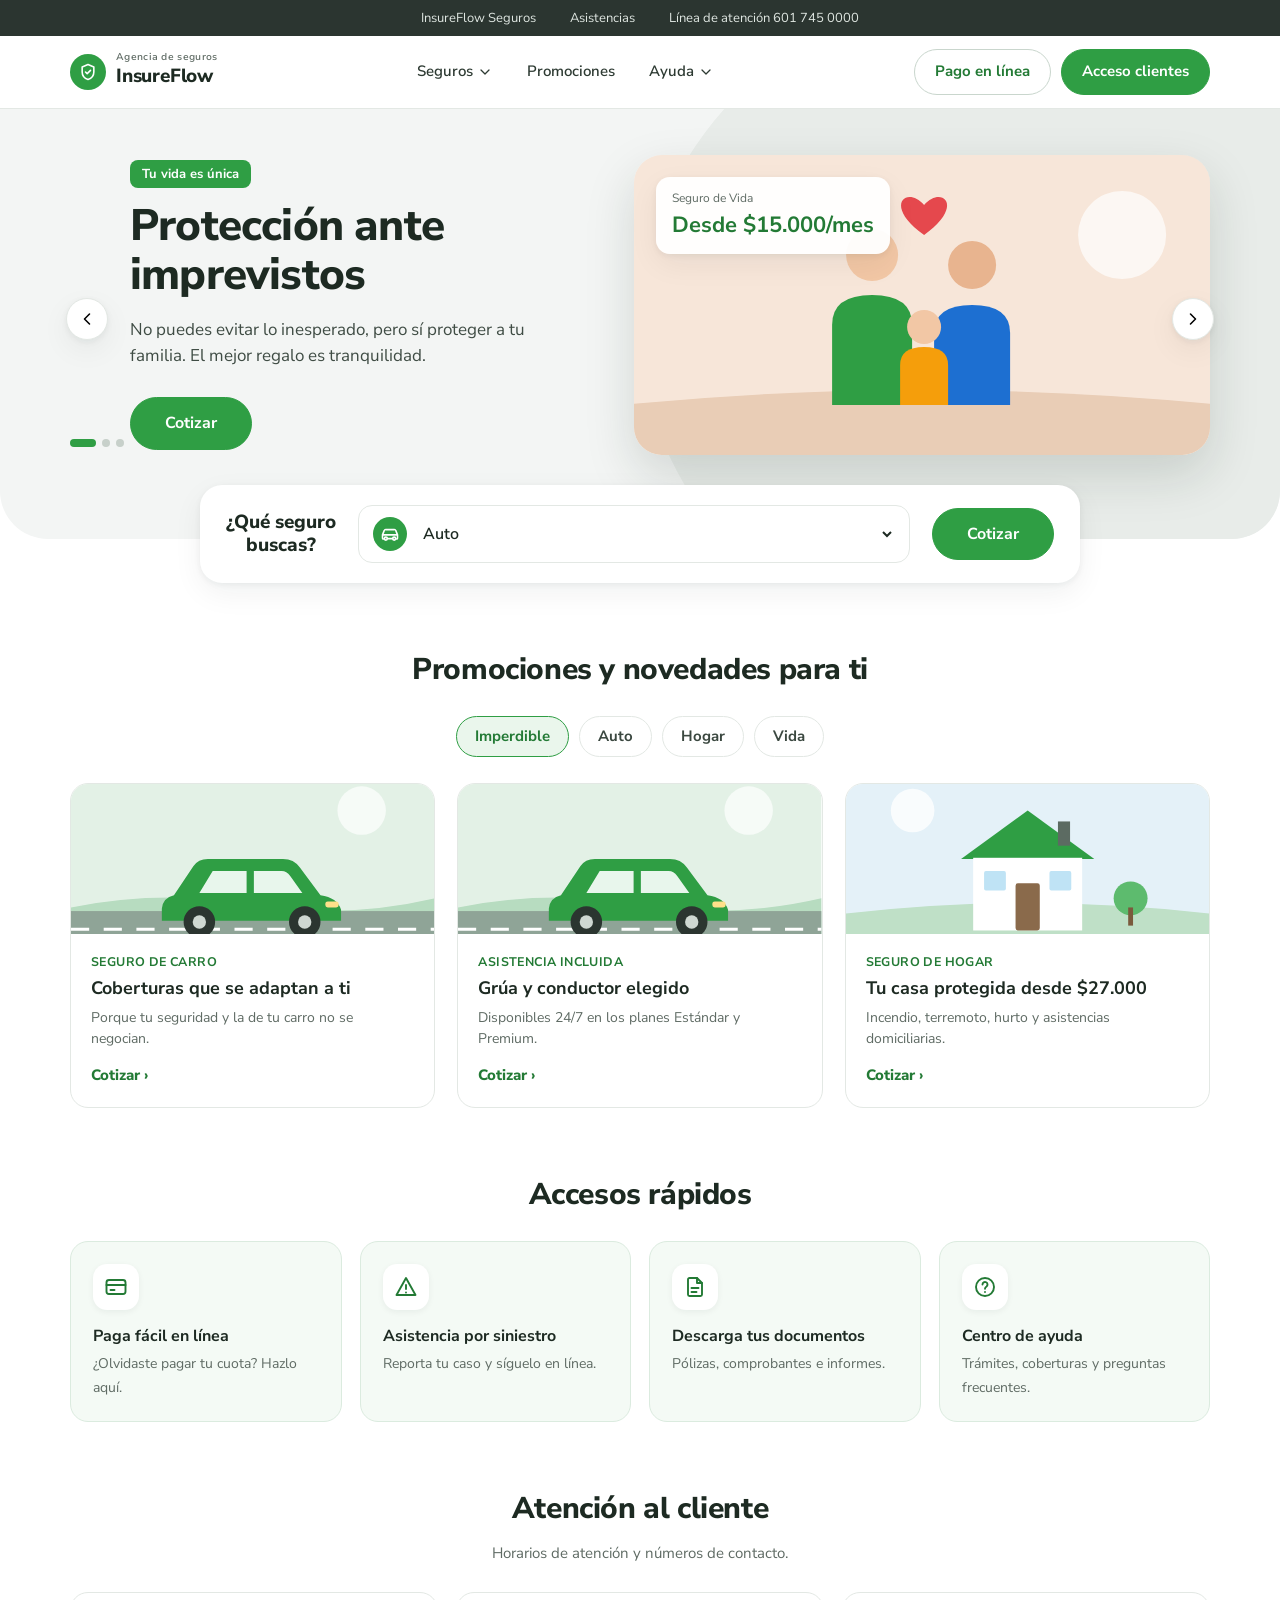
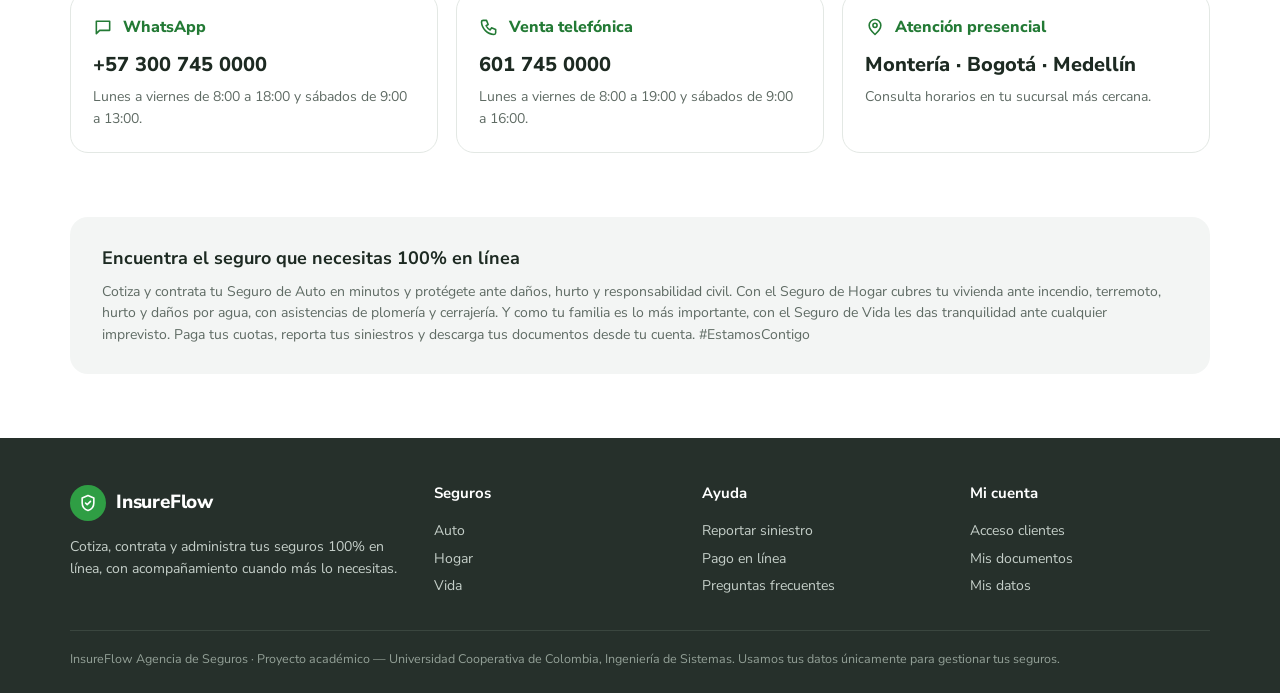
==== commit 36ae48ce: "Sitio público estilo agencia de seguros, portal del cliente y panel interno por roles - Sitio públic" ====
--- a/proxy/frontend/index.html
+++ b/proxy/frontend/index.html
@@ -3,675 +3,791 @@
 <head>
 <meta charset="utf-8">
 <meta name="viewport" content="width=device-width, initial-scale=1">
-<title>InsureFlow</title>
+<title>InsureFlow Seguros: cotiza y contrata tu seguro</title>
+<meta name="description" content="Seguros de auto, hogar y vida. Cotiza, contrata, paga y reporta tus siniestros en línea.">
 <link rel="preconnect" href="https://fonts.googleapis.com">
 <link rel="preconnect" href="https://fonts.gstatic.com" crossorigin>
-<link href="https://fonts.googleapis.com/css2?family=Inter:wght@400;500;600;700&display=swap" rel="stylesheet">
+<link href="https://fonts.googleapis.com/css2?family=Nunito+Sans:opsz,wght@6..12,400;6..12,600;6..12,700;6..12,800&display=swap" rel="stylesheet">
 <style>
   :root {
-    --bg: #f5f7fb; --panel: #ffffff; --text: #0f172a; --muted: #64748b; --line: #e6eaf2; --line-2: #f0f3f8;
-    --navy: #0b1533; --navy-2: #13204a; --brand: #2f5bea; --brand-2: #1e40af; --brand-soft: #eef2ff;
-    --ok: #0f9d6b; --ok-soft: #e7f7f0; --warn: #c2620a; --warn-soft: #fff4e5; --bad: #d03b2c; --bad-soft: #fdecea;
-    --info: #2f5bea; --info-soft: #eef2ff; --radius: 14px; --shadow: 0 1px 2px rgba(15,23,42,.04), 0 4px 16px rgba(15,23,42,.05);
+    --g: #2f9e44; --g-d: #237a35; --g-l: #eaf6ec; --g-xl: #f4faf5;
+    --ink: #1d2a22; --muted: #5f6b64; --line: #e3e8e4; --bg: #f3f5f4; --white: #fff;
+    --warn: #b45309; --warn-l: #fff4e2; --bad: #c0392b; --bad-l: #fdecea; --blue: #1d6fd1; --blue-l: #eaf2fd;
+    --r: 18px; --sh: 0 2px 6px rgba(20,40,28,.06), 0 10px 30px rgba(20,40,28,.06);
   }
   * { box-sizing: border-box; }
-  html, body { margin: 0; }
-  body { font: 14px/1.5 Inter, system-ui, -apple-system, "Segoe UI", Roboto, sans-serif; background: var(--bg); color: var(--text); -webkit-font-smoothing: antialiased; }
+  html { scroll-behavior: smooth; }
+  body { margin: 0; font: 15px/1.55 "Nunito Sans", system-ui, -apple-system, "Segoe UI", sans-serif; color: var(--ink); background: var(--white); -webkit-font-smoothing: antialiased; }
+  a { color: inherit; text-decoration: none; }
   button, input, select, textarea { font: inherit; }
   .hidden { display: none !important; }
-  svg.i { width: 18px; height: 18px; flex: none; stroke: currentColor; fill: none; stroke-width: 1.8; stroke-linecap: round; stroke-linejoin: round; }
-
-  /* ---------- login ---------- */
-  #login { min-height: 100vh; display: grid; grid-template-columns: 1.1fr 1fr; }
-  #login > *, #app > *, .split > *, .grid2 > *, .grid3 > *, .kpis > * { min-width: 0; }
-  .hero p.lead, .feats { max-width: min(480px, 100%) !important; }
-  .hero { background: radial-gradient(1200px 600px at -10% -20%, #2a46b8 0%, transparent 55%), linear-gradient(160deg, var(--navy) 0%, #0e1d4d 100%);
-          color: #fff; padding: 56px; display: flex; flex-direction: column; justify-content: space-between; position: relative; overflow: hidden; }
-  .hero::after { content: ""; position: absolute; right: -120px; bottom: -120px; width: 420px; height: 420px; border-radius: 50%;
-                 border: 1px solid rgba(255,255,255,.08); box-shadow: 0 0 0 60px rgba(255,255,255,.025), 0 0 0 120px rgba(255,255,255,.02); }
-  .logo { display: flex; align-items: center; gap: 10px; font-weight: 700; font-size: 18px; letter-spacing: .2px; }
-  .logo .mark { width: 34px; height: 34px; border-radius: 10px; background: linear-gradient(135deg, #5b82ff, #2f5bea); display: grid; place-items: center; box-shadow: 0 6px 18px rgba(47,91,234,.45); }
-  .logo .mark svg { width: 20px; height: 20px; stroke: #fff; }
-  .hero h1 { font-size: 38px; line-height: 1.15; margin: 0 0 14px; font-weight: 700; letter-spacing: -.5px; max-width: 520px; }
-  .hero p.lead { color: #c3cdf0; font-size: 16px; max-width: 480px; margin: 0 0 32px; }
-  .feats { display: grid; gap: 14px; max-width: 460px; }
-  .feat { display: flex; gap: 12px; align-items: flex-start; color: #dfe5fb; }
-  .feat .ic { width: 34px; height: 34px; border-radius: 10px; background: rgba(255,255,255,.08); display: grid; place-items: center; flex: none; }
-  .feat b { display: block; color: #fff; font-weight: 600; }
-  .feat span { color: #a9b5e3; font-size: 13px; }
-  .hero small { color: #8796cf; position: relative; z-index: 1; }
-  .auth { display: grid; place-items: center; padding: 40px 24px; }
-  .auth-card { width: 100%; max-width: 400px; }
-  .auth-card h2 { font-size: 24px; margin: 0 0 6px; letter-spacing: -.3px; }
-  .auth-card .sub { color: var(--muted); margin: 0 0 24px; }
-  .seg { display: grid; grid-template-columns: 1fr 1fr; background: var(--line-2); border-radius: 10px; padding: 4px; margin-bottom: 18px; }
-  .seg button { border: 0; background: none; padding: 8px; border-radius: 8px; color: var(--muted); font-weight: 600; cursor: pointer; }
-  .seg button.on { background: #fff; color: var(--text); box-shadow: 0 1px 3px rgba(15,23,42,.08); }
-  .note { font-size: 12.5px; color: var(--muted); background: var(--line-2); border-radius: 10px; padding: 10px 12px; margin-top: 18px; }
-
-  /* ---------- formularios ---------- */
-  label { display: block; font-size: 12.5px; font-weight: 500; color: #334155; margin: 12px 0 6px; }
-  input, select, textarea { width: 100%; padding: 10px 12px; border: 1px solid var(--line); border-radius: 10px; background: #fff; color: var(--text); transition: border-color .15s, box-shadow .15s; }
-  input:focus, select:focus, textarea:focus { outline: none; border-color: var(--brand); box-shadow: 0 0 0 3px rgba(47,91,234,.15); }
-  textarea { min-height: 84px; resize: vertical; }
-  .row { display: grid; grid-template-columns: 1fr 1fr; gap: 12px; }
-  .btn { display: inline-flex; align-items: center; justify-content: center; gap: 8px; border: 0; background: var(--brand); color: #fff; padding: 10px 16px;
-         border-radius: 10px; font-weight: 600; cursor: pointer; transition: background .15s, transform .05s; }
-  .btn:hover { background: var(--brand-2); } .btn:active { transform: translateY(1px); }
-  .btn.block { width: 100%; margin-top: 18px; padding: 12px; }
-  .btn.sec { background: #fff; color: var(--text); border: 1px solid var(--line); } .btn.sec:hover { background: var(--line-2); }
-  .btn.ghost { background: transparent; color: var(--brand); padding: 6px 10px; } .btn.ghost:hover { background: var(--brand-soft); }
-  .btn.danger { background: #fff; color: var(--bad); border: 1px solid #f3c8c3; } .btn.danger:hover { background: var(--bad-soft); }
-  .btn.small { padding: 6px 10px; font-size: 12.5px; border-radius: 8px; }
-  .btn:disabled { opacity: .55; cursor: wait; }
-  .msg { padding: 10px 12px; border-radius: 10px; margin-top: 12px; font-size: 13px; white-space: pre-wrap; display: flex; gap: 8px; }
-  .msg.ok { background: var(--ok-soft); color: #0b6e4b; } .msg.bad { background: var(--bad-soft); color: #a82a1e; } .msg.info { background: var(--info-soft); color: var(--brand-2); }
-
-  /* ---------- layout de la app ---------- */
-  #app { display: grid; grid-template-columns: 248px 1fr; min-height: 100vh; }
-  aside { background: var(--navy); color: #c6cff0; display: flex; flex-direction: column; padding: 20px 14px; position: sticky; top: 0; height: 100vh; }
-  aside .logo { color: #fff; padding: 2px 8px 22px; }
-  .navgroup { font-size: 11px; text-transform: uppercase; letter-spacing: .8px; color: #6f7db5; margin: 16px 10px 6px; font-weight: 600; }
-  aside nav button { width: 100%; display: flex; align-items: center; gap: 12px; border: 0; background: none; color: #c6cff0; padding: 10px 12px; border-radius: 10px;
-                     cursor: pointer; font-weight: 500; text-align: left; transition: background .15s, color .15s; }
-  aside nav button:hover { background: rgba(255,255,255,.06); color: #fff; }
-  aside nav button.on { background: linear-gradient(90deg, rgba(47,91,234,.35), rgba(47,91,234,.12)); color: #fff; box-shadow: inset 2px 0 0 #6f92ff; }
-  aside nav button .lock { margin-left: auto; opacity: .55; width: 14px; height: 14px; }
-  .side-foot { margin-top: auto; padding: 14px 10px 0; border-top: 1px solid rgba(255,255,255,.08); font-size: 12px; color: #8492c9; }
-  .side-foot .dot { display: inline-block; width: 8px; height: 8px; border-radius: 50%; background: #34d399; margin-right: 6px; box-shadow: 0 0 0 3px rgba(52,211,153,.18); }
-  .content { min-width: 0; }
-  .topbar { height: 68px; background: rgba(255,255,255,.85); backdrop-filter: blur(8px); border-bottom: 1px solid var(--line); display: flex; align-items: center;
-            justify-content: space-between; padding: 0 28px; position: sticky; top: 0; z-index: 5; }
-  .topbar h1 { font-size: 18px; margin: 0; letter-spacing: -.2px; }
-  .topbar p { margin: 0; color: var(--muted); font-size: 12.5px; }
-  .userchip { display: flex; align-items: center; gap: 10px; }
-  .avatar { width: 34px; height: 34px; border-radius: 50%; background: linear-gradient(135deg, #5b82ff, #2f5bea); color: #fff; display: grid; place-items: center; font-weight: 700; font-size: 13px; flex: none; }
-  .avatar.sm { width: 30px; height: 30px; font-size: 12px; background: linear-gradient(135deg, #8aa4ff, #4c6ef5); }
-  .userchip .who b { display: block; font-size: 13px; } .userchip .who span { font-size: 12px; color: var(--muted); }
-  main { padding: 26px 28px 48px; max-width: 1320px; }
-
-  /* ---------- componentes ---------- */
-  .card { background: var(--panel); border: 1px solid var(--line); border-radius: var(--radius); box-shadow: var(--shadow); }
-  .card-h { padding: 18px 20px 0; display: flex; align-items: center; justify-content: space-between; gap: 10px; }
-  .card-h h2 { font-size: 15px; margin: 0; letter-spacing: -.1px; }
-  .card-h .hint { color: var(--muted); font-size: 12.5px; }
-  .card-b { padding: 16px 20px 20px; }
-  .split { display: grid; grid-template-columns: minmax(300px, 380px) 1fr; gap: 20px; align-items: start; }
-  .grid2 { display: grid; grid-template-columns: 1fr 1fr; gap: 20px; }
-  .grid3 { display: grid; grid-template-columns: repeat(3, 1fr); gap: 20px; }
-  .kpis { display: grid; grid-template-columns: repeat(4, 1fr); gap: 16px; margin-bottom: 20px; }
-  .kpi { padding: 18px 20px; display: flex; gap: 14px; align-items: center; }
-  .kpi .ic { width: 44px; height: 44px; border-radius: 12px; display: grid; place-items: center; flex: none; }
-  .kpi .ic svg { width: 22px; height: 22px; }
-  .kpi .v { font-size: 24px; font-weight: 700; letter-spacing: -.5px; line-height: 1.1; }
-  .kpi .l { color: var(--muted); font-size: 12.5px; }
-  .ic.blue { background: var(--brand-soft); color: var(--brand); } .ic.green { background: var(--ok-soft); color: var(--ok); }
-  .ic.orange { background: var(--warn-soft); color: var(--warn); } .ic.violet { background: #f3eefe; color: #7c3aed; }
-  table { width: 100%; border-collapse: collapse; font-size: 13.5px; }
-  th { text-align: left; font-size: 11.5px; text-transform: uppercase; letter-spacing: .5px; color: var(--muted); font-weight: 600; padding: 10px 12px; background: #fafbfd; border-bottom: 1px solid var(--line); }
-  td { padding: 12px; border-bottom: 1px solid var(--line-2); vertical-align: middle; }
-  tr:last-child td { border-bottom: 0; }
-  tr.click { cursor: pointer; } tr.click:hover td { background: #f8faff; }
-  .tablewrap { overflow-x: auto; margin: 0 -20px -20px; border-top: 1px solid var(--line); }
-  .tablewrap table th:first-child, .tablewrap table td:first-child { padding-left: 20px; }
-  .tablewrap table th:last-child, .tablewrap table td:last-child { padding-right: 20px; }
-  .person { display: flex; align-items: center; gap: 10px; } .person b { display: block; font-weight: 600; }
-  .mono { font-family: ui-monospace, "SF Mono", Consolas, monospace; font-size: 12px; color: var(--muted); }
-  .badge { display: inline-flex; align-items: center; gap: 6px; padding: 3px 10px; border-radius: 999px; font-size: 12px; font-weight: 600; background: var(--line-2); color: #334155; white-space: nowrap; }
-  .badge::before { content: ""; width: 6px; height: 6px; border-radius: 50%; background: currentColor; opacity: .8; }
-  .badge.ok { background: var(--ok-soft); color: var(--ok); } .badge.warn { background: var(--warn-soft); color: var(--warn); }
-  .badge.bad { background: var(--bad-soft); color: var(--bad); } .badge.info { background: var(--info-soft); color: var(--brand); }
-  .tag { display: inline-block; padding: 2px 8px; border-radius: 6px; font-size: 12px; font-weight: 600; background: var(--line-2); color: #334155; text-transform: capitalize; }
-  .empty { text-align: center; color: var(--muted); padding: 34px 16px; }
-  .empty svg { width: 36px; height: 36px; color: #b8c2d8; margin-bottom: 8px; }
-  .loading { display: flex; align-items: center; gap: 12px; color: var(--muted); padding: 28px; }
-  .spin { width: 18px; height: 18px; border-radius: 50%; border: 2px solid var(--line); border-top-color: var(--brand); animation: spin .8s linear infinite; }
+  .wrap { max-width: 1180px; margin: 0 auto; padding: 0 20px; }
+  svg.i { width: 20px; height: 20px; stroke: currentColor; fill: none; stroke-width: 1.9; stroke-linecap: round; stroke-linejoin: round; flex: none; }
+
+  /* ---------- barra superior y header ---------- */
+  .top { background: #2b3530; color: #dfe6e1; font-size: 13px; }
+  .top .wrap { display: flex; justify-content: center; gap: 34px; height: 36px; align-items: center; }
+  .top a:hover { color: #fff; }
+  header.site { background: #fff; border-bottom: 1px solid var(--line); position: sticky; top: 0; z-index: 30; }
+  header.site .wrap { display: flex; align-items: center; height: 72px; gap: 28px; }
+  .logo { display: flex; align-items: center; gap: 10px; font-weight: 800; font-size: 19px; letter-spacing: -.2px; }
+  .logo small { display: block; font-size: 10px; font-weight: 600; color: var(--muted); letter-spacing: .3px; line-height: 1; }
+  .logo .m { width: 36px; height: 36px; border-radius: 50%; background: var(--g); display: grid; place-items: center; }
+  .logo .m svg { width: 20px; height: 20px; stroke: #fff; }
+  nav.main { display: flex; gap: 6px; margin: 0 auto; }
+  nav.main > div { position: relative; }
+  nav.main .lnk { display: flex; align-items: center; gap: 4px; padding: 10px 14px; border-radius: 10px; font-weight: 600; cursor: pointer; color: #2d3a32; background: none; border: 0; }
+  nav.main .lnk:hover { background: var(--g-xl); color: var(--g-d); }
+  .dd { position: absolute; top: 46px; left: 0; background: #fff; border: 1px solid var(--line); border-radius: 14px; box-shadow: var(--sh); padding: 8px; min-width: 240px; display: none; }
+  nav.main > div:hover .dd, nav.main > div:focus-within .dd { display: block; }
+  .dd a { display: flex; gap: 12px; align-items: center; padding: 10px 12px; border-radius: 10px; }
+  .dd a:hover { background: var(--g-xl); }
+  .dd a .ic { width: 34px; height: 34px; border-radius: 10px; background: var(--g-l); color: var(--g-d); display: grid; place-items: center; }
+  .dd a b { display: block; font-size: 14px; } .dd a span { font-size: 12.5px; color: var(--muted); }
+  .acts { display: flex; gap: 10px; align-items: center; }
+  .pill { display: inline-flex; align-items: center; justify-content: center; gap: 8px; border-radius: 999px; padding: 10px 20px; font-weight: 700; cursor: pointer; border: 1.5px solid var(--g); transition: .15s; white-space: nowrap; }
+  .pill.solid { background: var(--g); color: #fff; } .pill.solid:hover { background: var(--g-d); border-color: var(--g-d); }
+  .pill.out { background: #fff; color: var(--g-d); border-color: #c9d6cd; } .pill.out:hover { border-color: var(--g); }
+  .pill.big { padding: 13px 34px; font-size: 16px; }
+  .pill:disabled { opacity: .6; cursor: wait; }
+  .burger { display: none; background: none; border: 0; cursor: pointer; padding: 8px; }
+  .usermenu { position: relative; }
+  .usermenu .dd { right: 0; left: auto; top: 50px; }
+  .usermenu:hover .dd, .usermenu:focus-within .dd { display: block; }
+  .av { width: 34px; height: 34px; border-radius: 50%; background: var(--g); color: #fff; display: grid; place-items: center; font-weight: 800; font-size: 13px; }
+
+  /* ---------- hero ---------- */
+  .hero { background: var(--bg); position: relative; overflow: hidden; border-radius: 0 0 48px 48px; }
+  .hero::before { content: ""; position: absolute; right: -10%; top: -30%; width: 60%; height: 160%; background: #e8ece9; border-radius: 50%; }
+  .slides { position: relative; min-height: 430px; }
+  .slide { position: absolute; inset: 0; display: grid; grid-template-columns: 1fr 1.1fr; gap: 40px; align-items: center; padding: 46px 0 80px; opacity: 0; transition: opacity .6s; pointer-events: none; }
+  .slide.on { opacity: 1; pointer-events: auto; position: relative; }
+  .tagv { display: inline-block; background: var(--g); color: #fff; font-weight: 700; font-size: 13px; padding: 4px 12px; border-radius: 8px; margin-bottom: 14px; }
+  .slide h1 { font-size: 44px; line-height: 1.12; margin: 0 0 16px; letter-spacing: -.8px; font-weight: 800; }
+  .slide p { color: #3f4c44; font-size: 17px; max-width: 420px; margin: 0 0 28px; }
+  .art { position: relative; height: 300px; border-radius: 28px; overflow: hidden; box-shadow: 0 20px 50px rgba(20,40,28,.15); }
+  .art svg { width: 100%; height: 100%; display: block; }
+  .art .promo { position: absolute; left: 22px; top: 22px; background: rgba(255,255,255,.95); border-radius: 14px; padding: 12px 16px; box-shadow: var(--sh); }
+  .art .promo small { display: block; color: var(--muted); font-size: 12px; } .art .promo b { font-size: 22px; color: var(--g-d); }
+  .arrow { position: absolute; top: 44%; width: 42px; height: 42px; border-radius: 50%; background: #fff; border: 1px solid var(--line); display: grid; place-items: center; cursor: pointer; z-index: 3; box-shadow: var(--sh); }
+  .arrow.l { left: 16px; } .arrow.r { right: 16px; }
+  .dots { position: absolute; bottom: 92px; left: 20px; display: flex; gap: 6px; z-index: 3; }
+  .dots span { width: 8px; height: 8px; border-radius: 4px; background: #c7d0ca; cursor: pointer; transition: .3s; } .dots span.on { width: 26px; background: var(--g); }
+  .finder { position: relative; z-index: 4; margin: -54px auto 0; max-width: 880px; background: #fff; border-radius: 22px; box-shadow: var(--sh); padding: 20px 26px; display: grid; grid-template-columns: auto 1fr auto; gap: 22px; align-items: center; }
+  .finder h3 { margin: 0; font-size: 19px; font-weight: 800; line-height: 1.2; text-align: center; }
+  .sel { display: flex; align-items: center; gap: 12px; border: 1.5px solid var(--line); border-radius: 14px; padding: 6px 14px; }
+  .sel .ic { width: 34px; height: 34px; border-radius: 50%; background: var(--g); color: #fff; display: grid; place-items: center; flex: none; }
+  .sel select { border: 0; outline: 0; background: none; width: 100%; padding: 10px 0; font-weight: 600; font-size: 16px; cursor: pointer; }
+
+  /* ---------- secciones ---------- */
+  section.blk { padding: 64px 0 0; }
+  .blk h2 { font-size: 30px; margin: 0 0 22px; letter-spacing: -.4px; font-weight: 800; text-align: center; }
+  .blk .sub { text-align: center; color: var(--muted); margin: -12px 0 26px; }
+  .chips { display: flex; gap: 10px; justify-content: center; flex-wrap: wrap; margin-bottom: 26px; }
+  .chip { border: 1.5px solid var(--line); background: #fff; border-radius: 999px; padding: 8px 18px; font-weight: 700; cursor: pointer; color: #3b4840; }
+  .chip.on { background: var(--g-l); border-color: var(--g); color: var(--g-d); }
+  .cards { display: grid; grid-template-columns: repeat(3, 1fr); gap: 22px; }
+  .pcard { border: 1px solid var(--line); border-radius: var(--r); overflow: hidden; background: #fff; transition: .2s; display: flex; flex-direction: column; }
+  .pcard:hover { box-shadow: var(--sh); transform: translateY(-2px); }
+  .pcard .img { height: 150px; } .pcard .img svg { width: 100%; height: 100%; display: block; }
+  .pcard .b { padding: 18px 20px 20px; display: flex; flex-direction: column; flex: 1; }
+  .pcard .b small { color: var(--g-d); font-weight: 700; font-size: 12.5px; text-transform: uppercase; letter-spacing: .4px; }
+  .pcard .b h4 { margin: 6px 0 6px; font-size: 18px; line-height: 1.3; } .pcard .b p { margin: 0 0 14px; color: var(--muted); font-size: 14px; flex: 1; }
+  .pcard .b a { color: var(--g-d); font-weight: 800; }
+  .quick { display: grid; grid-template-columns: repeat(4, 1fr); gap: 18px; }
+  .qcard { background: var(--g-xl); border: 1px solid #dbebdf; border-radius: var(--r); padding: 22px; cursor: pointer; transition: .2s; }
+  .qcard:hover { background: var(--g-l); }
+  .qcard .ic { width: 46px; height: 46px; border-radius: 14px; background: #fff; color: var(--g-d); display: grid; place-items: center; margin-bottom: 14px; box-shadow: 0 2px 6px rgba(20,40,28,.06); }
+  .qcard .ic svg { width: 24px; height: 24px; }
+  .qcard b { display: block; font-size: 16px; margin-bottom: 4px; } .qcard span { color: var(--muted); font-size: 14px; }
+  .contact { display: grid; grid-template-columns: repeat(3, 1fr); gap: 18px; }
+  .ccard { border: 1px solid var(--line); border-radius: var(--r); padding: 22px; }
+  .ccard .t { display: flex; gap: 10px; align-items: center; font-weight: 800; font-size: 16px; margin-bottom: 10px; color: var(--g-d); }
+  .ccard p { margin: 0; color: var(--muted); font-size: 14px; } .ccard .num { color: var(--ink); font-weight: 800; font-size: 20px; margin-bottom: 6px; }
+  .faq { max-width: 860px; margin: 0 auto; }
+  .faq details { border: 1px solid var(--line); border-radius: 14px; padding: 4px 18px; margin-bottom: 10px; background: #fff; }
+  .faq summary { cursor: pointer; font-weight: 700; padding: 12px 0; list-style: none; display: flex; justify-content: space-between; }
+  .faq summary::after { content: "+"; color: var(--g); font-size: 22px; line-height: 1; } .faq details[open] summary::after { content: "–"; }
+  .faq p { margin: 0 0 14px; color: var(--muted); }
+  .seo { background: var(--bg); border-radius: var(--r); padding: 28px 32px; color: var(--muted); font-size: 14px; margin-top: 64px; }
+  .seo h3 { color: var(--ink); margin: 0 0 8px; font-size: 18px; }
+  footer.site { background: #26302b; color: #c5cfc9; margin-top: 64px; padding: 44px 0 24px; font-size: 14px; }
+  footer .cols { display: grid; grid-template-columns: 1.4fr 1fr 1fr 1fr; gap: 28px; }
+  footer h5 { color: #fff; font-size: 15px; margin: 0 0 12px; } footer a { display: block; padding: 3px 0; } footer a:hover { color: #fff; }
+  footer .legal { border-top: 1px solid #3a463f; margin-top: 30px; padding-top: 18px; font-size: 12.5px; color: #93a097; }
+
+  /* ---------- páginas internas ---------- */
+  .page { padding: 34px 0 20px; min-height: 60vh; }
+  .crumb { color: var(--muted); font-size: 13.5px; margin-bottom: 14px; } .crumb a { color: var(--g-d); font-weight: 700; }
+  .ptitle { font-size: 32px; font-weight: 800; letter-spacing: -.5px; margin: 0 0 6px; } .plead { color: var(--muted); margin: 0 0 26px; font-size: 16px; }
+  .box { background: #fff; border: 1px solid var(--line); border-radius: var(--r); padding: 24px; }
+  .box h3 { margin: 0 0 4px; font-size: 18px; } .box .h-sub { color: var(--muted); font-size: 14px; margin: 0 0 16px; }
+  label { display: block; font-size: 13.5px; font-weight: 700; color: #34413a; margin: 14px 0 6px; }
+  input, select, textarea { width: 100%; border: 1.5px solid var(--line); border-radius: 12px; padding: 12px 14px; background: #fff; color: var(--ink); transition: .15s; }
+  input:focus, select:focus, textarea:focus { outline: none; border-color: var(--g); box-shadow: 0 0 0 3px rgba(47,158,68,.15); }
+  textarea { min-height: 96px; resize: vertical; }
+  .row2 { display: grid; grid-template-columns: 1fr 1fr; gap: 14px; }
+  .steps { display: flex; gap: 8px; margin: 0 0 24px; flex-wrap: wrap; }
+  .steps span { display: flex; align-items: center; gap: 8px; font-weight: 700; color: #9aa59e; font-size: 14px; }
+  .steps span i { width: 28px; height: 28px; border-radius: 50%; border: 2px solid #cfd8d2; display: grid; place-items: center; font-style: normal; font-size: 13px; }
+  .steps span.on { color: var(--ink); } .steps span.on i { background: var(--g); border-color: var(--g); color: #fff; }
+  .steps span.ok i { background: var(--g-l); border-color: var(--g); color: var(--g-d); }
+  .steps .sep { width: 28px; height: 2px; background: #dbe2dd; align-self: center; }
+  .plans { display: grid; grid-template-columns: repeat(3, 1fr); gap: 18px; }
+  .plan { border: 2px solid var(--line); border-radius: var(--r); padding: 22px; cursor: pointer; transition: .15s; position: relative; background: #fff; }
+  .plan:hover { border-color: #b9dcc1; } .plan.on { border-color: var(--g); box-shadow: 0 0 0 4px rgba(47,158,68,.12); }
+  .plan .rec { position: absolute; top: -12px; right: 18px; background: var(--g); color: #fff; font-size: 12px; font-weight: 800; padding: 3px 10px; border-radius: 8px; }
+  .plan h4 { margin: 0 0 6px; font-size: 18px; } .plan .price { font-size: 30px; font-weight: 800; color: var(--g-d); letter-spacing: -.5px; }
+  .plan .price small { font-size: 14px; color: var(--muted); font-weight: 600; } .plan .year { color: var(--muted); font-size: 13px; margin-bottom: 12px; }
+  .plan ul { list-style: none; padding: 0; margin: 0; display: grid; gap: 8px; font-size: 14px; }
+  .plan li { display: flex; gap: 8px; } .plan li svg { color: var(--g); width: 18px; height: 18px; margin-top: 2px; }
+  .summary { background: var(--g-xl); border: 1px solid #dbebdf; border-radius: var(--r); padding: 20px 22px; }
+  .summary .ln { display: flex; justify-content: space-between; padding: 6px 0; border-bottom: 1px dashed #d3e3d7; font-size: 14.5px; } .summary .ln:last-child { border: 0; }
+  .summary .ln b { font-weight: 800; }
+  .done { text-align: center; padding: 30px 10px; } .done .ok { width: 74px; height: 74px; border-radius: 50%; background: var(--g-l); color: var(--g); display: grid; place-items: center; margin: 0 auto 16px; }
+  .done .ok svg { width: 38px; height: 38px; stroke-width: 2.4; }
+
+  /* ---------- portal del cliente ---------- */
+  .portal { display: grid; grid-template-columns: 250px 1fr; gap: 28px; padding: 30px 0 10px; align-items: start; }
+  .pside { background: #fff; border: 1px solid var(--line); border-radius: var(--r); padding: 14px; position: sticky; top: 92px; }
+  .pside .me { display: flex; gap: 12px; align-items: center; padding: 8px 8px 16px; border-bottom: 1px solid var(--line); margin-bottom: 8px; }
+  .pside .me b { display: block; } .pside .me span { font-size: 12.5px; color: var(--muted); }
+  .pside a { display: flex; gap: 12px; align-items: center; padding: 11px 12px; border-radius: 12px; font-weight: 700; color: #3a4740; }
+  .pside a:hover { background: var(--g-xl); } .pside a.on { background: var(--g-l); color: var(--g-d); }
+  .grid2 { display: grid; grid-template-columns: 1fr 1fr; gap: 18px; } .grid3 { display: grid; grid-template-columns: repeat(3, 1fr); gap: 18px; }
+  .stat { background: #fff; border: 1px solid var(--line); border-radius: var(--r); padding: 18px 20px; display: flex; gap: 14px; align-items: center; }
+  .stat .ic { width: 46px; height: 46px; border-radius: 14px; background: var(--g-l); color: var(--g-d); display: grid; place-items: center; }
+  .stat .v { font-size: 22px; font-weight: 800; letter-spacing: -.3px; } .stat .l { color: var(--muted); font-size: 13.5px; }
+  .pol { background: #fff; border: 1px solid var(--line); border-radius: var(--r); padding: 20px; display: grid; grid-template-columns: auto 1fr auto; gap: 16px; align-items: center; margin-bottom: 14px; }
+  .pol .ic { width: 54px; height: 54px; border-radius: 16px; background: var(--g-l); color: var(--g-d); display: grid; place-items: center; } .pol .ic svg { width: 28px; height: 28px; }
+  .pol h4 { margin: 0; font-size: 17px; } .pol .meta { color: var(--muted); font-size: 13.5px; display: flex; gap: 14px; flex-wrap: wrap; margin-top: 4px; }
+  .pol .btns { display: flex; gap: 8px; flex-wrap: wrap; justify-content: flex-end; }
+  .pill.sm { padding: 7px 14px; font-size: 13.5px; }
+  .badge { display: inline-flex; align-items: center; gap: 6px; padding: 3px 11px; border-radius: 999px; font-size: 12.5px; font-weight: 800; background: #eef1ef; color: #44514a; }
+  .badge.ok { background: var(--g-l); color: var(--g-d); } .badge.warn { background: var(--warn-l); color: var(--warn); } .badge.bad { background: var(--bad-l); color: var(--bad); } .badge.info { background: var(--blue-l); color: var(--blue); }
+  table { width: 100%; border-collapse: collapse; font-size: 14px; }
+  th { text-align: left; font-size: 12.5px; color: var(--muted); font-weight: 700; padding: 10px 12px; border-bottom: 1px solid var(--line); }
+  td { padding: 13px 12px; border-bottom: 1px solid #eff2f0; vertical-align: middle; } tr:last-child td { border-bottom: 0; }
+  tr.click { cursor: pointer; } tr.click:hover td { background: var(--g-xl); }
+  .empty { text-align: center; color: var(--muted); padding: 36px 14px; } .empty svg { width: 40px; height: 40px; color: #b7c6bc; margin-bottom: 8px; }
+  .track { display: flex; align-items: flex-start; margin: 10px 0 6px; }
+  .tk { display: flex; flex-direction: column; align-items: center; gap: 8px; text-align: center; width: 110px; flex: none; }
+  .tk .c { width: 38px; height: 38px; border-radius: 50%; border: 2px solid #d3dbd6; background: #fff; display: grid; place-items: center; color: #9aa59e; font-weight: 800; }
+  .tk.ok .c { background: var(--g); border-color: var(--g); color: #fff; } .tk.cur .c { border-color: var(--g); color: var(--g-d); box-shadow: 0 0 0 5px rgba(47,158,68,.14); }
+  .tk span { font-size: 13px; font-weight: 700; color: #8a968f; } .tk.ok span, .tk.cur span { color: var(--ink); }
+  .tline { flex: 1; height: 3px; background: #dfe5e1; margin-top: 18px; border-radius: 3px; } .tline.ok { background: var(--g); }
+  .note { background: var(--g-xl); border: 1px solid #dbebdf; border-radius: 14px; padding: 14px 16px; font-size: 14px; color: #3b4a41; }
+  .note.warn { background: var(--warn-l); border-color: #f6dfb8; color: #7a4a0c; }
+  .msg { padding: 11px 14px; border-radius: 12px; margin-top: 12px; font-size: 14px; white-space: pre-wrap; }
+  .msg.ok { background: var(--g-l); color: var(--g-d); } .msg.bad { background: var(--bad-l); color: #9b2c1f; } .msg.info { background: var(--blue-l); color: #174f96; }
+  .loading { display: flex; align-items: center; gap: 12px; justify-content: center; color: var(--muted); padding: 40px; }
+  .spin { width: 22px; height: 22px; border-radius: 50%; border: 3px solid #dfe7e2; border-top-color: var(--g); animation: spin .8s linear infinite; }
   @keyframes spin { to { transform: rotate(360deg); } }
-  .services { display: grid; grid-template-columns: repeat(4, 1fr); gap: 12px; }
-  .svc { border: 1px solid var(--line); border-radius: 12px; padding: 14px; display: flex; align-items: center; gap: 12px; }
-  .svc .st { width: 10px; height: 10px; border-radius: 50%; background: var(--ok); box-shadow: 0 0 0 4px var(--ok-soft); flex: none; }
-  .svc .st.bad { background: #f59e0b; box-shadow: 0 0 0 4px var(--warn-soft); animation: pulse 1.6s infinite; }
-  .svc b { display: block; font-size: 13.5px; } .svc span { font-size: 11.5px; color: var(--muted); }
-  .steps { list-style: none; margin: 0; padding: 0; display: grid; gap: 10px; counter-reset: s; }
-  .steps li { display: flex; gap: 12px; align-items: flex-start; counter-increment: s; }
-  .steps li::before { content: counter(s); width: 26px; height: 26px; border-radius: 50%; background: var(--brand-soft); color: var(--brand); font-weight: 700; font-size: 12px; display: grid; place-items: center; flex: none; }
-  .steps li b { display: block; } .steps li span { color: var(--muted); font-size: 13px; }
-
-  /* stepper del siniestro */
-  .stepper { display: flex; align-items: center; margin: 8px 0 4px; }
-  .stp { display: flex; flex-direction: column; align-items: center; gap: 8px; min-width: 96px; }
-  .stp .c { width: 34px; height: 34px; border-radius: 50%; border: 2px solid var(--line); background: #fff; display: grid; place-items: center; color: #94a3b8; font-weight: 700; }
-  .stp.done .c { background: var(--ok); border-color: var(--ok); color: #fff; }
-  .stp.cur .c { border-color: var(--brand); color: var(--brand); box-shadow: 0 0 0 5px rgba(47,91,234,.12); }
-  .stp span { font-size: 12.5px; font-weight: 600; color: var(--muted); text-transform: capitalize; }
-  .stp.done span, .stp.cur span { color: var(--text); }
-  .bar { flex: 1; height: 3px; background: var(--line); border-radius: 3px; margin-bottom: 26px; }
-  .bar.done { background: var(--ok); }
-  .live { display: inline-flex; align-items: center; gap: 6px; font-size: 12px; color: var(--ok); font-weight: 600; }
-  .live::before { content: ""; width: 8px; height: 8px; border-radius: 50%; background: var(--ok); animation: pulse 1.6s infinite; }
-  @keyframes pulse { 0% { box-shadow: 0 0 0 0 rgba(15,157,107,.45); } 100% { box-shadow: 0 0 0 8px rgba(15,157,107,0); } }
-  .timeline { list-style: none; padding: 0; margin: 0; }
-  .timeline li { position: relative; padding: 0 0 16px 22px; }
-  .timeline li::before { content: ""; position: absolute; left: 5px; top: 6px; bottom: -6px; width: 2px; background: var(--line); }
-  .timeline li:last-child::before { display: none; }
-  .timeline li::after { content: ""; position: absolute; left: 0; top: 4px; width: 12px; height: 12px; border-radius: 50%; background: #fff; border: 3px solid var(--brand); }
-  .meta { display: flex; flex-wrap: wrap; gap: 18px; color: var(--muted); font-size: 13px; margin-top: 10px; }
-  .meta b { color: var(--text); font-weight: 600; }
-  .actions { display: flex; flex-wrap: wrap; gap: 8px; }
-  .hbars { display: grid; gap: 10px; margin-bottom: 14px; }
-  .hbar { display: grid; grid-template-columns: 70px 1fr 90px; gap: 10px; align-items: center; font-size: 13px; }
-  .hbar .track { height: 10px; background: var(--line-2); border-radius: 6px; overflow: hidden; }
-  .hbar .fill { height: 100%; background: linear-gradient(90deg, #5b82ff, #2f5bea); border-radius: 6px; }
-  .back { display: inline-flex; align-items: center; gap: 6px; margin-bottom: 16px; }
-
-  /* modal y toast */
-  .modal { position: fixed; inset: 0; background: rgba(11,21,51,.45); display: grid; place-items: center; z-index: 50; padding: 20px; }
-  .modal .card { max-width: 620px; width: 100%; max-height: 80vh; display: flex; flex-direction: column; }
-  .modal pre { margin: 0; white-space: pre-wrap; font: 13px/1.6 ui-monospace, Consolas, monospace; background: #fafbfd; border: 1px solid var(--line); border-radius: 10px; padding: 16px; overflow: auto; }
-  #toasts { position: fixed; right: 20px; bottom: 20px; display: grid; gap: 10px; z-index: 60; }
-  .toast { background: var(--navy); color: #fff; padding: 12px 16px; border-radius: 12px; box-shadow: 0 10px 30px rgba(11,21,51,.25); max-width: 380px; font-size: 13.5px;
-           display: flex; gap: 10px; align-items: flex-start; animation: up .2s ease-out; }
-  .toast.bad { background: #8f2117; }
-  @keyframes up { from { transform: translateY(8px); opacity: 0; } }
-
-  @media (max-width: 1100px) { .kpis, .services { grid-template-columns: repeat(2, 1fr); } .split, .grid2, .grid3 { grid-template-columns: 1fr; } }
-  @media (max-width: 860px) {
-    #login { grid-template-columns: 1fr; } .hero { padding: 32px 24px; } .hero h1 { font-size: 28px; } .feats { display: none; }
-    #app { grid-template-columns: 1fr; } aside { position: static; height: auto; padding: 12px; }
-    aside nav { display: flex; overflow-x: auto; gap: 4px; } aside nav button { width: auto; white-space: nowrap; } .navgroup, .side-foot { display: none; }
-    aside .logo { padding-bottom: 10px; } .topbar { padding: 0 16px; } main { padding: 18px 16px 40px; } .userchip .who { display: none; }
+
+  /* ---------- modal y toast ---------- */
+  .modal { position: fixed; inset: 0; background: rgba(20,32,25,.5); z-index: 60; display: grid; place-items: center; padding: 20px; }
+  .modal .mbox { background: #fff; border-radius: 22px; width: 100%; max-width: 460px; max-height: 92vh; overflow: auto; box-shadow: 0 30px 80px rgba(0,0,0,.25); }
+  .modal .mh { display: flex; justify-content: space-between; align-items: center; padding: 22px 26px 0; } .modal .mh h3 { margin: 0; font-size: 21px; }
+  .modal .mb { padding: 8px 26px 26px; }
+  .x { background: none; border: 0; cursor: pointer; font-size: 26px; color: var(--muted); line-height: 1; }
+  .tabs2 { display: grid; grid-template-columns: 1fr 1fr; background: var(--bg); border-radius: 12px; padding: 4px; margin: 14px 0 6px; }
+  .tabs2 button { border: 0; background: none; padding: 10px; border-radius: 10px; font-weight: 800; color: var(--muted); cursor: pointer; }
+  .tabs2 button.on { background: #fff; color: var(--ink); box-shadow: 0 1px 4px rgba(0,0,0,.08); }
+  pre.doc { white-space: pre-wrap; background: var(--bg); border-radius: 14px; padding: 18px; font: 13.5px/1.6 ui-monospace, Consolas, monospace; margin: 0; }
+  #toasts { position: fixed; right: 20px; bottom: 20px; z-index: 80; display: grid; gap: 10px; }
+  .toast { background: #22302a; color: #fff; padding: 13px 18px; border-radius: 14px; box-shadow: 0 12px 30px rgba(0,0,0,.2); font-weight: 600; max-width: 380px; display: flex; gap: 10px; animation: up .2s; }
+  .toast.bad { background: #8f2a1e; } @keyframes up { from { transform: translateY(8px); opacity: 0; } }
+
+  @media (max-width: 1020px) {
+    nav.main { display: none; position: absolute; top: 72px; left: 0; right: 0; background: #fff; flex-direction: column; padding: 12px 20px 18px; border-bottom: 1px solid var(--line); box-shadow: var(--sh); }
+    nav.main.open { display: flex; } .dd { position: static; display: block; box-shadow: none; border: 0; padding: 0 0 0 14px; }
+    .burger { display: block; margin-left: auto; } nav.main { margin: 0; } .acts .pill.out { display: none; }
+    .slide { grid-template-columns: 1fr; padding: 30px 0 90px; } .art { height: 200px; } .slide h1 { font-size: 32px; }
+    .cards, .contact, .plans, .grid3 { grid-template-columns: 1fr; } .quick { grid-template-columns: 1fr 1fr; }
+    .finder { grid-template-columns: 1fr; margin: -50px 16px 0; } footer .cols { grid-template-columns: 1fr 1fr; }
+    .portal { grid-template-columns: 1fr; } .pside { position: static; } .grid2, .row2 { grid-template-columns: 1fr; }
+    .pol { grid-template-columns: auto 1fr; } .pol .btns { grid-column: 1 / -1; justify-content: flex-start; }
+    .top .wrap { gap: 16px; } .track { overflow-x: auto; }
   }
 </style>
 </head>
 <body>
 
-<!-- ================= LOGIN ================= -->
-<section id="login">
-  <div class="hero">
-    <div class="logo"><div class="mark"><svg class="i" viewBox="0 0 24 24"><path d="M12 3l7 3v6c0 4.5-3 7.7-7 9-4-1.3-7-4.5-7-9V6l7-3z"/><path d="M9 12l2 2 4-4"/></svg></div>InsureFlow</div>
-    <div style="position:relative;z-index:1">
-      <h1>Gestión de pólizas y siniestros, de punta a punta.</h1>
-      <p class="lead">Emite pólizas, reporta siniestros y sigue en tiempo real cómo avanzan entre peritaje, pagos, documentación y notificaciones.</p>
-      <div class="feats">
-        <div class="feat"><div class="ic"><svg class="i" viewBox="0 0 24 24"><rect x="3" y="3" width="7" height="7" rx="1.5"/><rect x="14" y="3" width="7" height="7" rx="1.5"/><rect x="3" y="14" width="7" height="7" rx="1.5"/><rect x="14" y="14" width="7" height="7" rx="1.5"/></svg></div>
-          <div><b>8 microservicios independientes</b><span>Cada uno con su propia base de datos PostgreSQL.</span></div></div>
-        <div class="feat"><div class="ic"><svg class="i" viewBox="0 0 24 24"><rect x="4" y="11" width="16" height="10" rx="2"/><path d="M8 11V7a4 4 0 018 0v4"/></svg></div>
-          <div><b>API Gateway con JWT</b><span>Autenticación centralizada, roles y rate limiting.</span></div></div>
-        <div class="feat"><div class="ic"><svg class="i" viewBox="0 0 24 24"><path d="M4 12h4l3-8 4 16 3-8h2"/></svg></div>
-          <div><b>Eventos en tiempo real</b><span>Celery + Redis coordinan el flujo con el patrón Saga.</span></div></div>
-      </div>
+<div class="top"><div class="wrap"><a href="#/">InsureFlow Seguros</a><a href="#/ayuda">Asistencias</a><a href="#/ayuda">Línea de atención 601 745 0000</a></div></div>
+
+<header class="site">
+  <div class="wrap">
+    <a class="logo" href="#/"><span class="m"><svg class="i" viewBox="0 0 24 24"><path d="M12 3l7 3v6c0 4.5-3 7.7-7 9-4-1.3-7-4.5-7-9V6l7-3z"/><path d="M9 12l2 2 4-4"/></svg></span><span><small>Agencia de seguros</small>InsureFlow</span></a>
+    <nav class="main" id="menu">
+      <div><button class="lnk">Seguros <svg class="i" viewBox="0 0 24 24" style="width:16px;height:16px"><path d="M6 9l6 6 6-6"/></svg></button>
+        <div class="dd">
+          <a href="#/seguro/auto"><span class="ic" data-ic="car"></span><span><b>Seguro de Auto</b><span>Tu carro protegido contra todo riesgo</span></span></a>
+          <a href="#/seguro/hogar"><span class="ic" data-ic="home"></span><span><b>Seguro de Hogar</b><span>Tu casa y lo que hay en ella</span></span></a>
+          <a href="#/seguro/vida"><span class="ic" data-ic="heart"></span><span><b>Seguro de Vida</b><span>Tranquilidad para tu familia</span></span></a>
+        </div></div>
+      <div><a class="lnk" href="#/" onclick="setTimeout(()=>irA('promos'),50)">Promociones</a></div>
+      <div><button class="lnk">Ayuda <svg class="i" viewBox="0 0 24 24" style="width:16px;height:16px"><path d="M6 9l6 6 6-6"/></svg></button>
+        <div class="dd">
+          <a href="#/mi-cuenta/siniestros/nuevo"><span class="ic" data-ic="alert"></span><span><b>Reportar un siniestro</b><span>Te acompañamos en el proceso</span></span></a>
+          <a href="#/ayuda"><span class="ic" data-ic="help"></span><span><b>Centro de ayuda</b><span>Preguntas frecuentes</span></span></a>
+          <a href="#/ayuda" onclick="setTimeout(()=>irA('contacto'),50)"><span class="ic" data-ic="phone"></span><span><b>Contáctanos</b><span>Canales de atención</span></span></a>
+        </div></div>
+    </nav>
+    <div class="acts" id="acts"></div>
+    <button class="burger" onclick="$('menu').classList.toggle('open')" aria-label="Menú"><svg class="i" viewBox="0 0 24 24" style="width:26px;height:26px"><path d="M4 7h16M4 12h16M4 17h16"/></svg></button>
+  </div>
+</header>
+
+<main id="app"></main>
+
+<footer class="site">
+  <div class="wrap">
+    <div class="cols">
+      <div><a class="logo" href="#/" style="color:#fff;margin-bottom:12px"><span class="m"><svg class="i" viewBox="0 0 24 24"><path d="M12 3l7 3v6c0 4.5-3 7.7-7 9-4-1.3-7-4.5-7-9V6l7-3z"/><path d="M9 12l2 2 4-4"/></svg></span>InsureFlow</a>
+        <p style="margin:0">Cotiza, contrata y administra tus seguros 100% en línea, con acompañamiento cuando más lo necesitas.</p></div>
+      <div><h5>Seguros</h5><a href="#/seguro/auto">Auto</a><a href="#/seguro/hogar">Hogar</a><a href="#/seguro/vida">Vida</a></div>
+      <div><h5>Ayuda</h5><a href="#/mi-cuenta/siniestros/nuevo">Reportar siniestro</a><a href="#/mi-cuenta/pagos">Pago en línea</a><a href="#/ayuda">Preguntas frecuentes</a></div>
+      <div><h5>Mi cuenta</h5><a href="#/mi-cuenta">Acceso clientes</a><a href="#/mi-cuenta/documentos">Mis documentos</a><a href="#/mi-cuenta/perfil">Mis datos</a></div>
     </div>
-    <small>Universidad Cooperativa de Colombia · Ingeniería de Sistemas</small>
+    <div class="legal">InsureFlow Agencia de Seguros · Proyecto académico — Universidad Cooperativa de Colombia, Ingeniería de Sistemas. Usamos tus datos únicamente para gestionar tus seguros.</div>
   </div>
-  <div class="auth">
-    <div class="auth-card">
-      <h2 id="auth_t">Bienvenido de nuevo</h2>
-      <p class="sub" id="auth_s">Ingresa con tu usuario para continuar.</p>
-      <div class="seg"><button id="m_login" class="on" onclick="modo('login')">Iniciar sesión</button><button id="m_reg" onclick="modo('registro')">Crear cuenta</button></div>
-      <div id="f_reg" class="hidden"><label>Correo electrónico</label><input id="re" type="email" autocomplete="email" placeholder="nombre@correo.com"></div>
-      <label>Usuario</label><input id="lu" autocomplete="username" placeholder="Tu usuario">
-      <label>Contraseña</label><input id="lp" type="password" autocomplete="current-password" placeholder="Mínimo 8 caracteres">
-      <button class="btn block" id="b_entrar" onclick="entrar()">Entrar</button>
-      <div id="loginmsg"></div>
-      <div class="note">Las cuentas nuevas tienen rol <b>asegurado</b>. Peritaje y Analítica requieren rol agente o administrador.
-        Si el sistema estaba inactivo, el primer ingreso puede tardar cerca de un minuto.</div>
-      <details style="margin-top:14px"><summary class="mono" style="cursor:pointer">Configuración avanzada</summary>
-        <label>URL del API Gateway</label><input id="gw"></details>
-    </div>
-  </div>
-</section>
-
-<!-- ================= APP ================= -->
-<div id="app" class="hidden">
-  <aside>
-    <div class="logo"><div class="mark"><svg class="i" viewBox="0 0 24 24"><path d="M12 3l7 3v6c0 4.5-3 7.7-7 9-4-1.3-7-4.5-7-9V6l7-3z"/><path d="M9 12l2 2 4-4"/></svg></div>InsureFlow</div>
-    <nav id="tabs"></nav>
-    <div class="side-foot"><span class="dot"></span>Conectado al API Gateway<div class="mono" id="gwlabel" style="color:#6f7db5;margin-top:4px;word-break:break-all"></div></div>
-  </aside>
-  <div class="content">
-    <div class="topbar">
-      <div><h1 id="ptitle"></h1><p id="psub"></p></div>
-      <div class="userchip"><div class="avatar" id="uavatar"></div><div class="who"><b id="uname"></b><span id="urole"></span></div>
-        <button class="btn sec small" onclick="salir()">Salir</button></div>
-    </div>
-    <main id="view"></main>
-  </div>
-</div>
+</footer>
 
 <div id="toasts"></div>
 
 <script>
-/* ---------- íconos ---------- */
-const I = {
-  home: '<path d="M3 11l9-7 9 7"/><path d="M5 10v10h14V10"/>',
-  users: '<circle cx="9" cy="8" r="3.5"/><path d="M2.5 20c.8-3.6 3.4-5.5 6.5-5.5s5.7 1.9 6.5 5.5"/><path d="M16 4.5a3.5 3.5 0 010 7M21.5 20c-.4-2.2-1.6-3.8-3.3-4.7"/>',
-  shield: '<path d="M12 3l7 3v6c0 4.5-3 7.7-7 9-4-1.3-7-4.5-7-9V6l7-3z"/>',
+/* =============== íconos e ilustraciones =============== */
+const IC = {
+  car: '<path d="M3 13l2-5a2 2 0 012-1.3h10A2 2 0 0119 8l2 5v4a1 1 0 01-1 1h-1.5M3 13v4a1 1 0 001 1h1.5M3 13h18"/><circle cx="7" cy="17.5" r="1.8"/><circle cx="17" cy="17.5" r="1.8"/><path d="M8.8 17.5h6.4"/>',
+  home: '<path d="M3 11l9-7 9 7"/><path d="M5 10v10h14V10"/><path d="M10 20v-5h4v5"/>',
+  heart: '<path d="M12 20s-7-4.4-7-10a4 4 0 017-2.6A4 4 0 0119 10c0 5.6-7 10-7 10z"/>',
+  alert: '<path d="M12 3l9.5 17h-19L12 3z"/><path d="M12 10v4M12 17.5v.01"/>',
+  help: '<circle cx="12" cy="12" r="9"/><path d="M9.5 9.5a2.5 2.5 0 114 2c-.9.6-1.5 1.1-1.5 2.2M12 17v.01"/>',
+  phone: '<path d="M5 4h4l2 5-2.5 1.5a11 11 0 005 5L15 13l5 2v4a2 2 0 01-2 2A16 16 0 013 6a2 2 0 012-2z"/>',
   card: '<rect x="2.5" y="5" width="19" height="14" rx="2.5"/><path d="M2.5 10h19M6.5 15h4"/>',
-  search: '<circle cx="11" cy="11" r="6.5"/><path d="M20 20l-4.2-4.2"/>',
-  alert: '<path d="M12 3l9.5 17h-19L12 3z"/><path d="M12 10v4M12 17.5v.01"/>',
-  chart: '<path d="M4 20V10M10 20V4M16 20v-7M22 20H2"/>',
-  lock: '<rect x="5" y="11" width="14" height="9" rx="2"/><path d="M8 11V8a4 4 0 018 0v3"/>',
   doc: '<path d="M14 3H6.5A1.5 1.5 0 005 4.5v15A1.5 1.5 0 006.5 21h11a1.5 1.5 0 001.5-1.5V8l-5-5z"/><path d="M14 3v5h5M8.5 13h7M8.5 17h5"/>',
   bell: '<path d="M6 16V11a6 6 0 1112 0v5l2 2H4l2-2z"/><path d="M10 20a2 2 0 004 0"/>',
-  money: '<rect x="2.5" y="6" width="19" height="12" rx="2"/><circle cx="12" cy="12" r="2.8"/>',
-  back: '<path d="M15 6l-6 6 6 6"/>',
+  user: '<circle cx="12" cy="8" r="4"/><path d="M4 21c1-4 4.5-6 8-6s7 2 8 6"/>',
+  grid: '<rect x="3" y="3" width="7" height="7" rx="1.5"/><rect x="14" y="3" width="7" height="7" rx="1.5"/><rect x="3" y="14" width="7" height="7" rx="1.5"/><rect x="14" y="14" width="7" height="7" rx="1.5"/>',
+  shield: '<path d="M12 3l7 3v6c0 4.5-3 7.7-7 9-4-1.3-7-4.5-7-9V6l7-3z"/>',
   check: '<path d="M5 12.5l4.5 4.5L19 7.5"/>',
-  inbox: '<path d="M3 13l3-8h12l3 8v6H3v-6z"/><path d="M3 13h5l1.5 2.5h5L16 13h5"/>',
+  chat: '<path d="M4 5h16v11H8l-4 4V5z"/>',
+  pin: '<path d="M12 21s-7-6-7-11a7 7 0 0114 0c0 5-7 11-7 11z"/><circle cx="12" cy="10" r="2.5"/>',
+  left: '<path d="M15 6l-6 6 6 6"/>', right: '<path d="M9 6l6 6-6 6"/>', out: '<path d="M15 4h4v16h-4M10 8l-4 4 4 4M6 12h11"/>',
 };
-const ico = (n, extra = "") => `<svg class="i ${extra}" viewBox="0 0 24 24">${I[n]}</svg>`;
-
-/* ---------- configuración ---------- */
-const ESTADOS = ["abierto", "en_peritaje", "aprobado", "pagado"];
-const TABS = [
-  ["estado", "Inicio", "home", "Panel general", "Resumen de la operación y estado de los microservicios"],
-  ["asegurados", "Asegurados", "users", "Operación", "Registro de asegurados y verificación de identidad (KYC)"],
-  ["polizas", "Pólizas", "shield", "", "Emisión, renovación y cancelación de pólizas"],
-  ["pagos", "Pagos", "card", "", "Cobro de primas por póliza"],
-  ["siniestros", "Siniestros", "alert", "Gestión", "Reporte y seguimiento en tiempo real de reclamaciones"],
-  ["peritos", "Peritaje", "search", "", "Peritos disponibles por especialidad y zona"],
-  ["analitica", "Analítica", "chart", "Inteligencia", "Siniestralidad, tiempos de resolución, fraude y rentabilidad"],
-];
-const RESTRINGIDO = { peritos: ["agente", "perito", "admin"], analitica: ["agente", "admin"] };
-const ROLES = { asegurado: "Asegurado", agente: "Agente de suscripción", perito: "Perito", admin: "Administrador" };
-const NOMBRES_SVC = { POLICYHOLDER: ["Asegurados", "Policyholder"], POLICY: ["Pólizas", "Policy"], CLAIMS: ["Siniestros", "Claims"],
-                      ADJUSTER: ["Peritaje", "Adjuster"], PAYMENT: ["Pagos", "Payment"], DOCUMENT: ["Documentación", "Document"],
-                      NOTIFICATION: ["Notificaciones", "Notification"], ANALYTICS: ["Analítica", "Analytics"] };
-const ETIQUETAS = { abierto: "Abierto", en_peritaje: "En peritaje", documentacion_pendiente: "Doc. pendiente", aprobado: "Aprobado",
-                    rechazado: "Rechazado", pagado: "Pagado", cerrado: "Cerrado", activa: "Activa", vencida: "Vencida", cancelada: "Cancelada",
-                    pendiente: "Pendiente", verificado: "Verificado", enviado: "Enviado", fallido: "Fallido", programada: "Programada",
-                    completada: "Completada", ok: "Operativo", error: "Iniciando…", sin_respuesta: "Iniciando…", comprobante_pago: "Comprobante de pago", informe_pericial: "Informe pericial" };
-let GW = "", TOKEN = "", USER = null, tab = "estado", refresco = null, siniestroAbierto = null;
-
-/* ---------- utilidades ---------- */
+const ico = (n, s = "") => `<svg class="i" viewBox="0 0 24 24" ${s}>${IC[n]}</svg>`;
+document.querySelectorAll("[data-ic]").forEach(e => e.innerHTML = ico(e.dataset.ic));
+
+const ARTE = {
+  auto: (c1 = "#cfe9d5", c2 = "#2f9e44") => `<svg viewBox="0 0 600 300" preserveAspectRatio="xMidYMid slice"><rect width="600" height="300" fill="${c1}"/><circle cx="480" cy="70" r="40" fill="#fff" opacity=".7"/>
+    <path d="M0 230 Q150 200 300 225 T600 215 V300 H0Z" fill="#b7dcc0"/><rect x="0" y="236" width="600" height="64" fill="#8fa497"/><path d="M0 266h600" stroke="#fff" stroke-width="5" stroke-dasharray="30 24"/>
+    <g transform="translate(150 140)"><path d="M20 70 L52 22 Q60 10 76 10 H200 Q218 10 228 24 L262 70 Q290 74 296 94 V112 H0 V92 Q2 74 20 70Z" fill="${c2}"/>
+    <path d="M62 66 L84 30 H140 V66Z M152 66 V30 H198 Q206 30 212 38 L232 66Z" fill="#e8f6ec"/><circle cx="62" cy="114" r="26" fill="#2b3530"/><circle cx="62" cy="114" r="11" fill="#cfd8d2"/>
+    <circle cx="236" cy="114" r="26" fill="#2b3530"/><circle cx="236" cy="114" r="11" fill="#cfd8d2"/><rect x="270" y="80" width="22" height="10" rx="4" fill="#ffe08a"/></g></svg>`,
+  hogar: (c1 = "#d9ecf7", c2 = "#2f9e44") => `<svg viewBox="0 0 600 300" preserveAspectRatio="xMidYMid slice"><rect width="600" height="300" fill="${c1}"/><circle cx="110" cy="70" r="36" fill="#fff" opacity=".8"/>
+    <path d="M0 240 Q300 205 600 240 V300 H0Z" fill="#bfe0c7"/><g transform="translate(200 70)"><path d="M100 0 L210 80 H-10Z" fill="${c2}"/><rect x="10" y="78" width="180" height="120" fill="#fff"/>
+    <rect x="80" y="120" width="40" height="78" rx="4" fill="#8a6a4b"/><rect x="28" y="100" width="36" height="32" rx="3" fill="#bfe3f5"/><rect x="136" y="100" width="36" height="32" rx="3" fill="#bfe3f5"/>
+    <rect x="150" y="18" width="20" height="40" fill="#5c6b62"/></g><circle cx="470" cy="215" r="28" fill="#5dbb6e"/><rect x="466" y="230" width="8" height="30" fill="#7a5a3c"/></svg>`,
+  vida: (c1 = "#f7e6d9", c2 = "#2f9e44") => `<svg viewBox="0 0 600 300" preserveAspectRatio="xMidYMid slice"><rect width="600" height="300" fill="${c1}"/><circle cx="500" cy="80" r="44" fill="#fff" opacity=".7"/>
+    <path d="M0 250 Q300 220 600 250 V300 H0Z" fill="#e9cdb6"/><g transform="translate(190 60)"><circle cx="60" cy="40" r="26" fill="#f2c7a5"/><path d="M20 190 V110 Q20 80 60 80 Q100 80 100 110 V190Z" fill="${c2}"/>
+    <circle cx="160" cy="50" r="24" fill="#e8b48f"/><path d="M122 190 V118 Q122 90 160 90 Q198 90 198 118 V190Z" fill="#1d6fd1"/><circle cx="112" cy="112" r="17" fill="#f2c7a5"/>
+    <path d="M88 190 V150 Q88 132 112 132 Q136 132 136 150 V190Z" fill="#f59e0b"/><path d="M112 -10 C 95 -30 70 -10 112 20 C 154 -10 129 -30 112 -10Z" fill="#e5484d"/></g></svg>`,
+  promo: (t) => ({ auto: ARTE.auto("#e3f1e6"), hogar: ARTE.hogar("#e4f1f8"), vida: ARTE.vida("#faeee4") })[t],
+};
+
+/* =============== datos de producto =============== */
+const PROD = {
+  auto: { n: "Seguro de Auto", ic: "car", tag: "Protege tu carro hoy", h: "Tu carro, bien asegurado", p: "Protégelo contra accidentes, hurto y daños a terceros. Elige el plan que se adapta a ti.",
+          valor: "Valor comercial del vehículo", ej: 60000000, desde: "Desde $54.000/mes", extra: "Grúa y asistencia 24/7" },
+  hogar: { n: "Seguro de Hogar", ic: "home", tag: "Tu casa, siempre protegida", h: "Protege tu hogar y lo que más quieres", p: "Cobertura ante incendio, terremoto, hurto y daños por agua, con asistencias para el hogar.",
+           valor: "Valor de la vivienda y sus contenidos", ej: 250000000, desde: "Desde $27.000/mes", extra: "Plomería y cerrajería" },
+  vida: { n: "Seguro de Vida", ic: "heart", tag: "Tu vida es única", h: "Protección ante imprevistos", p: "No puedes evitar lo inesperado, pero sí proteger a tu familia. El mejor regalo es tranquilidad.",
+          valor: "Suma asegurada para tus beneficiarios", ej: 100000000, desde: "Desde $15.000/mes", extra: "Orientación médica" },
+};
+const ESTADO_CLIENTE = { abierto: ["Recibido", "info"], en_peritaje: ["En inspección", "warn"], documentacion_pendiente: ["Requiere documentos", "warn"],
+  aprobado: ["Aprobado", "ok"], pagado: ["Indemnización pagada", "ok"], rechazado: ["No aprobado", "bad"], cerrado: ["Cerrado", ""],
+  activa: ["Vigente", "ok"], vencida: ["Vencida", "bad"], cancelada: ["Cancelada", "bad"], pendiente: ["Pendiente", "warn"], fallido: ["Rechazado", "bad"], enviado: ["Enviada", "ok"],
+  verificado: ["Verificada", "ok"], programada: ["Programada", "warn"], completada: ["Realizada", "ok"] };
+const TRACK = [["abierto", "Recibido"], ["en_peritaje", "Inspección"], ["aprobado", "Aprobado"], ["pagado", "Pagado"]];
+const DOCS = { informe_pericial: "Informe de la inspección", comprobante_pago: "Comprobante de pago" };
+
+/* =============== utilidades =============== */
 const $ = (id) => document.getElementById(id);
 const esc = (v) => String(v ?? "").replace(/[&<>"']/g, c => ({"&":"&amp;","<":"&lt;",">":"&gt;",'"':"&quot;","'":"&#39;"}[c]));
-const corto = (id) => id ? esc(String(id).slice(0, 8)) : "";
 const dinero = (v) => v == null ? "—" : "$" + Number(v).toLocaleString("es-CO", { maximumFractionDigits: 0 });
-const fecha = (v) => v ? new Date(v).toLocaleString("es-CO", { dateStyle: "medium", timeStyle: "short" }) : "—";
-const dia = (v) => v ? new Date(v + "T12:00:00").toLocaleDateString("es-CO", { dateStyle: "medium" }) : "—";
+const fecha = (v) => v ? new Date(v).toLocaleDateString("es-CO", { day: "numeric", month: "short", year: "numeric" }) : "—";
+const fechaHora = (v) => v ? new Date(v).toLocaleString("es-CO", { day: "numeric", month: "short", hour: "numeric", minute: "2-digit" }) : "—";
+const dia = (v) => v ? new Date(v + "T12:00:00").toLocaleDateString("es-CO", { day: "numeric", month: "short", year: "numeric" }) : "—";
 const hoy = (d = 0) => { const x = new Date(); x.setDate(x.getDate() + d); return x.toISOString().slice(0, 10); };
-const iniciales = (t) => esc(String(t || "?").split(/\s+/).map(p => p[0]).slice(0, 2).join("").toUpperCase());
-const pill = (t) => {
-  const c = { ok: "ok", activa: "ok", pagado: "ok", enviado: "ok", verificado: "ok", completada: "ok", aprobado: "ok",
-              pendiente: "warn", en_peritaje: "warn", programada: "warn", documentacion_pendiente: "warn", abierto: "info",
-              fallido: "bad", rechazado: "bad", cancelada: "bad", vencida: "bad", error: "warn", sin_respuesta: "warn" }[t] || "";
-  return `<span class="badge ${c}">${esc(ETIQUETAS[t] || t)}</span>`;
+const numPoliza = (p) => `${({ auto: "AU", hogar: "HO", vida: "VI" })[p.product_type] || "PO"}-${String(p.id_poliza).slice(0, 6).toUpperCase()}`;
+const numCaso = (s) => `SN-${String(s.id_siniestro).slice(0, 6).toUpperCase()}`;
+const badge = (k) => { const [t, c] = ESTADO_CLIENTE[k] || [k, ""]; return `<span class="badge ${c}">${esc(t)}</span>`; };
+const vacio = (t, i = "doc", extra = "") => `<div class="empty">${ico(i)}<div>${t}</div>${extra}</div>`;
+const cargando = (t = "Cargando tu información…") => `<div class="loading"><div class="spin"></div>${t}</div>`;
+const irA = (id) => document.getElementById(id)?.scrollIntoView({ behavior: "smooth" });
+
+function toast(t, ok = true) {
+  const d = document.createElement("div"); d.className = "toast" + (ok ? "" : " bad");
+  d.innerHTML = ico(ok ? "check" : "alert") + `<span>${esc(t)}</span>`; $("toasts").appendChild(d); setTimeout(() => d.remove(), 4800);
+}
+function mostrar(id, tipo, t) { const e = $(id); if (e) e.innerHTML = `<div class="msg ${tipo}">${esc(t)}</div>`; }
+function modal(titulo, html, ancho) {
+  cerrarModal();
+  const m = document.createElement("div"); m.className = "modal"; m.id = "modal";
+  m.innerHTML = `<div class="mbox" style="${ancho ? "max-width:" + ancho : ""}"><div class="mh"><h3>${titulo}</h3><button class="x" onclick="cerrarModal()">×</button></div><div class="mb">${html}</div></div>`;
+  m.addEventListener("click", e => { if (e.target === m) cerrarModal(); }); document.body.appendChild(m);
+}
+function cerrarModal() { $("modal")?.remove(); }
+
+/* =============== API y sesión =============== */
+let TOKEN = "", USER = null;
+try { TOKEN = sessionStorage.getItem("ifc") || ""; } catch {}
+
+async function api(path, opts = {}, intento = 0) {
+  const headers = { ...(opts.body ? { "Content-Type": "application/json" } : {}), ...(TOKEN ? { Authorization: "Bearer " + TOKEN } : {}) };
+  const r = await fetch(path, { ...opts, headers, body: opts.body ? JSON.stringify(opts.body) : undefined });
+  if (r.status === 401 && TOKEN && !path.includes("/auth/")) { salir(false); throw new Error("Tu sesión expiró. Ingresa de nuevo."); }
+  if ([429, 502, 503, 504].includes(r.status) && intento < 6) { await new Promise(s => setTimeout(s, 6000)); return api(path, opts, intento + 1); }
+  const txt = await r.text(); let d; try { d = txt ? JSON.parse(txt) : null; } catch { d = null; }
+  if (!r.ok) {
+    if (r.status >= 500) throw new Error("No pudimos procesar tu solicitud en este momento. Intenta de nuevo en unos minutos.");
+    const det = d && d.details ? Object.values(d.details).flat().map(x => typeof x === "string" ? x : JSON.stringify(x)).join(" ") : "";
+    throw new Error(det || (d && (d.message || d.detail)) || "No pudimos completar la solicitud.");
+  }
+  return d;
+}
+
+async function cargarUsuario() {
+  if (!TOKEN) { USER = null; return; }
+  try { USER = await api("/api/v1/auth/me"); } catch { USER = null; TOKEN = ""; }
+  if (USER && USER.role !== "asegurado") { USER = null; TOKEN = ""; }
+}
+function salir(recargar = true) {
+  TOKEN = ""; USER = null; try { sessionStorage.removeItem("ifc"); } catch {}
+  pintarHeader(); if (recargar) location.hash = "#/";
+}
+
+function pintarHeader() {
+  $("acts").innerHTML = USER
+    ? `<a class="pill out" href="#/mi-cuenta/pagos">${ico("card")} Pago en línea</a>
+       <div class="usermenu" tabindex="0"><button class="pill solid" style="padding:6px 16px 6px 6px"><span class="av">${esc((USER.first_name || "C")[0])}</span>Hola, ${esc(USER.first_name || "cliente")}</button>
+        <div class="dd"><a href="#/mi-cuenta">${ico("grid")} Mi cuenta</a><a href="#/mi-cuenta/seguros">${ico("shield")} Mis seguros</a><a href="#/mi-cuenta/siniestros">${ico("alert")} Mis siniestros</a><a href="javascript:salir()">${ico("out")} Cerrar sesión</a></div></div>`
+    : `<a class="pill out" href="#/mi-cuenta/pagos">Pago en línea</a><button class="pill solid" onclick="acceso()">Acceso clientes</button>`;
+}
+
+/* ---------- acceso clientes (login / registro) ---------- */
+let despuesDeEntrar = null;
+function acceso(modo = "login", luego = null) {
+  despuesDeEntrar = luego;
+  modal("Acceso clientes", `
+    <div class="tabs2"><button id="tl" class="${modo === "login" ? "on" : ""}" onclick="acceso('login', despuesDeEntrar)">Ingresar</button><button id="tr" class="${modo === "registro" ? "on" : ""}" onclick="acceso('registro', despuesDeEntrar)">Crear cuenta</button></div>
+    ${modo === "login" ? `
+      <label>Correo electrónico</label><input id="l_u" type="email" autocomplete="username" placeholder="tucorreo@ejemplo.com">
+      <label>Contraseña</label><input id="l_p" type="password" autocomplete="current-password" onkeydown="event.key==='Enter'&&entrar(this)">
+      <button class="pill solid big" style="width:100%;margin-top:20px" onclick="entrar(this)">Ingresar</button>`
+    : `<div class="row2"><div><label>Nombres</label><input id="r_n"></div><div><label>Apellidos</label><input id="r_a"></div></div>
+      <label>Número de cédula</label><input id="r_d" inputmode="numeric">
+      <div class="row2"><div><label>Celular</label><input id="r_t" inputmode="tel"></div><div><label>Ciudad</label><input id="r_c" placeholder="Montería"></div></div>
+      <label>Correo electrónico</label><input id="r_e" type="email" autocomplete="email">
+      <label>Contraseña</label><input id="r_p" type="password" autocomplete="new-password" placeholder="Mínimo 8 caracteres">
+      <button class="pill solid big" style="width:100%;margin-top:20px" onclick="registrar(this)">Crear mi cuenta</button>
+      <p style="font-size:12.5px;color:var(--muted);margin:12px 0 0">Al crear tu cuenta autorizas el tratamiento de tus datos para gestionar tus seguros.</p>`}
+    <div id="acc_msg"></div>`);
+  setTimeout(() => (document.querySelector("#modal input"))?.focus(), 50);
+}
+async function iniciarSesion(usuario, clave) {
+  const t = await api("/api/v1/auth/login", { method: "POST", body: { username: usuario, password: clave } });
+  TOKEN = t.access; await cargarUsuario();
+  if (!USER) throw new Error("Esta cuenta no es de cliente. El personal ingresa por el portal de gestión.");
+  try { sessionStorage.setItem("ifc", TOKEN); } catch {}
+  pintarHeader(); cerrarModal(); toast(`¡Bienvenido, ${USER.first_name || "cliente"}!`);
+  const luego = despuesDeEntrar; despuesDeEntrar = null;
+  if (typeof luego === "function") luego(); else if (luego) location.hash = luego; else router();
+}
+async function entrar(b) {
+  b.disabled = true; mostrar("acc_msg", "info", "Ingresando…");
+  try { await iniciarSesion($("l_u").value.trim(), $("l_p").value); }
+  catch (e) { mostrar("acc_msg", "bad", e.message.includes("No active account") ? "Correo o contraseña incorrectos." : e.message); }
+  finally { b.disabled = false; }
+}
+async function registrar(b) {
+  b.disabled = true; mostrar("acc_msg", "info", "Creando tu cuenta…");
+  try {
+    await api("/api/v1/auth/registro", { method: "POST", body: { nombre: $("r_n").value.trim(), apellido: $("r_a").value.trim(),
+      national_id: $("r_d").value.trim(), telefono: $("r_t").value.trim(), direccion: $("r_c").value.trim(), email: $("r_e").value.trim(), password: $("r_p").value } });
+    await iniciarSesion($("r_e").value.trim(), $("r_p").value);
+  } catch (e) { mostrar("acc_msg", "bad", e.message); }
+  finally { b.disabled = false; }
+}
+function requiereSesion(destino) { if (USER) return true; acceso("login", destino); return false; }
+
+/* =============== páginas públicas =============== */
+let slide = 0, timerSlides = null;
+function inicio() {
+  const orden = ["vida", "auto", "hogar"];
+  $("app").innerHTML = `
+  <section class="hero"><div class="wrap" style="position:relative">
+    <button class="arrow l" onclick="mover(-1)" aria-label="Anterior">${ico("left")}</button><button class="arrow r" onclick="mover(1)" aria-label="Siguiente">${ico("right")}</button>
+    <div class="slides">${orden.map((k, i) => `<div class="slide ${i === 0 ? "on" : ""}">
+      <div style="padding-left:60px"><span class="tagv">${PROD[k].tag}</span><h1>${PROD[k].h}</h1><p>${PROD[k].p}</p><a class="pill solid big" href="#/cotizar/${k}">Cotizar</a></div>
+      <div class="art">${ARTE[k]()}<div class="promo"><small>${PROD[k].n}</small><b>${PROD[k].desde}</b></div></div></div>`).join("")}</div>
+    <div class="dots">${orden.map((_, i) => `<span class="${i === 0 ? "on" : ""}" onclick="ver(${i})"></span>`).join("")}</div>
+  </div></section>
+  <div class="wrap"><div class="finder"><h3>¿Qué seguro<br>buscas?</h3>
+    <div class="sel"><span class="ic" id="f_ic">${ico("car")}</span><select id="f_p" onchange="$('f_ic').innerHTML=ico(PROD[this.value].ic)">${Object.entries(PROD).map(([k, v]) => `<option value="${k}">${v.n.replace("Seguro de ", "")}</option>`).join("")}</select></div>
+    <button class="pill solid big" onclick="location.hash='#/cotizar/'+$('f_p').value">Cotizar</button></div></div>
+
+  <section class="blk" id="promos"><div class="wrap"><h2>Promociones y novedades para ti</h2>
+    <div class="chips">${[["todos", "Imperdible"], ["auto", "Auto"], ["hogar", "Hogar"], ["vida", "Vida"]].map(([k, n], i) => `<button class="chip ${i ? "" : "on"}" onclick="filtrar('${k}', this)">${n}</button>`).join("")}</div>
+    <div class="cards" id="promo_cards">${promos("todos")}</div></div></section>
+
+  <section class="blk"><div class="wrap"><h2>Accesos rápidos</h2><div class="quick">
+    <a class="qcard" href="#/mi-cuenta/pagos"><div class="ic">${ico("card")}</div><b>Paga fácil en línea</b><span>¿Olvidaste pagar tu cuota? Hazlo aquí.</span></a>
+    <a class="qcard" href="#/mi-cuenta/siniestros/nuevo"><div class="ic">${ico("alert")}</div><b>Asistencia por siniestro</b><span>Reporta tu caso y síguelo en línea.</span></a>
+    <a class="qcard" href="#/mi-cuenta/documentos"><div class="ic">${ico("doc")}</div><b>Descarga tus documentos</b><span>Pólizas, comprobantes e informes.</span></a>
+    <a class="qcard" href="#/ayuda"><div class="ic">${ico("help")}</div><b>Centro de ayuda</b><span>Trámites, coberturas y preguntas frecuentes.</span></a>
+  </div></div></section>
+  ${contacto()}
+  <div class="wrap"><div class="seo"><h3>Encuentra el seguro que necesitas 100% en línea</h3>
+    Cotiza y contrata tu Seguro de Auto en minutos y protégete ante daños, hurto y responsabilidad civil. Con el Seguro de Hogar cubres tu vivienda ante incendio,
+    terremoto, hurto y daños por agua, con asistencias de plomería y cerrajería. Y como tu familia es lo más importante, con el Seguro de Vida les das tranquilidad
+    ante cualquier imprevisto. Paga tus cuotas, reporta tus siniestros y descarga tus documentos desde tu cuenta. #EstamosContigo</div></div>`;
+  slide = 0; clearInterval(timerSlides); timerSlides = setInterval(() => mover(1), 6500);
+}
+function ver(i) {
+  const s = document.querySelectorAll(".slide"), d = document.querySelectorAll(".dots span"); if (!s.length) return;
+  slide = (i + s.length) % s.length; s.forEach((e, j) => e.classList.toggle("on", j === slide)); d.forEach((e, j) => e.classList.toggle("on", j === slide));
+}
+function mover(n) { ver(slide + n); }
+function promos(f) {
+  const lista = [["auto", "Seguro de carro", "Coberturas que se adaptan a ti", "Porque tu seguridad y la de tu carro no se negocian."],
+    ["auto", "Asistencia incluida", "Grúa y conductor elegido", "Disponibles 24/7 en los planes Estándar y Premium."],
+    ["hogar", "Seguro de hogar", "Tu casa protegida desde $27.000", "Incendio, terremoto, hurto y asistencias domiciliarias."],
+    ["hogar", "Hogar Premium", "Protege tus equipos electrónicos", "Incluye gastos de arrendamiento temporal y mascotas."],
+    ["vida", "Seguro de vida", "Tranquilidad para tu familia", "Elige la suma asegurada y tus beneficiarios en línea."],
+    ["vida", "Vida Premium", "Renta diaria por hospitalización", "Y orientación médica telefónica las 24 horas."]];
+  return lista.filter(p => f === "todos" || p[0] === f).slice(0, f === "todos" ? 3 : 6).map(([k, s, t, d]) => `<div class="pcard"><div class="img">${ARTE.promo(k)}</div>
+    <div class="b"><small>${s}</small><h4>${t}</h4><p>${d}</p><a href="#/cotizar/${k}">Cotizar ›</a></div></div>`).join("");
+}
+function filtrar(f, b) { document.querySelectorAll(".chip").forEach(c => c.classList.toggle("on", c === b)); $("promo_cards").innerHTML = promos(f); }
+const contacto = () => `<section class="blk" id="contacto"><div class="wrap"><h2>Atención al cliente</h2><p class="sub">Horarios de atención y números de contacto.</p><div class="contact">
+  <div class="ccard"><div class="t">${ico("chat")} WhatsApp</div><div class="num">+57 300 745 0000</div><p>Lunes a viernes de 8:00 a 18:00 y sábados de 9:00 a 13:00.</p></div>
+  <div class="ccard"><div class="t">${ico("phone")} Venta telefónica</div><div class="num">601 745 0000</div><p>Lunes a viernes de 8:00 a 19:00 y sábados de 9:00 a 16:00.</p></div>
+  <div class="ccard"><div class="t">${ico("pin")} Atención presencial</div><div class="num">Montería · Bogotá · Medellín</div><p>Consulta horarios en tu sucursal más cercana.</p></div></div></div></section>`;
+
+function producto(k) {
+  const p = PROD[k]; if (!p) return inicio();
+  $("app").innerHTML = `<section class="hero"><div class="wrap"><div class="slide on" style="position:relative">
+      <div><div class="crumb"><a href="#/">Inicio</a> › Seguros › ${p.n}</div><span class="tagv">${p.tag}</span><h1>${p.n}</h1><p>${p.p}</p><a class="pill solid big" href="#/cotizar/${k}">Cotizar ahora</a></div>
+      <div class="art">${ARTE[k]()}<div class="promo"><small>Incluye</small><b style="font-size:17px">${p.extra}</b></div></div></div></div></section>
+    <section class="blk"><div class="wrap"><h2>Elige tu plan</h2><p class="sub">Compara las coberturas. El precio final depende del valor asegurado.</p><div class="plans" id="pp">${cargando("Cargando planes…")}</div>
+    <div style="text-align:center;margin-top:26px"><a class="pill solid big" href="#/cotizar/${k}">Cotiza tu precio</a></div></div></section>${contacto()}`;
+  api("/api/v1/polizas/productos").then(d => {
+    $("pp").innerHTML = Object.entries(d[k].planes).map(([pk, pl]) => `<div class="plan ${pk === "estandar" ? "on" : ""}">${pk === "estandar" ? '<span class="rec">Más elegido</span>' : ""}
+      <h4>Plan ${esc(pl.nombre)}</h4><ul>${pl.coberturas.map(c => `<li>${ico("check")}${esc(c)}</li>`).join("")}</ul></div>`).join("");
+  }).catch(e => $("pp").innerHTML = `<div class="msg bad">${esc(e.message)}</div>`);
+}
+
+function ayuda() {
+  const faq = [["¿Cómo reporto un siniestro?", "Ingresa a tu cuenta, ve a Mis siniestros y selecciona Reportar siniestro. Te asignaremos un perito y podrás seguir el estado de tu caso en línea."],
+    ["¿Cuánto tarda el pago de una indemnización?", "Una vez aprobado tu caso, el pago se realiza por transferencia y recibes una notificación con el comprobante."],
+    ["¿Cómo pago mi cuota?", "En Pago en línea eliges la póliza, el valor y el medio de pago (PSE, tarjeta o transferencia)."],
+    ["¿Dónde descargo mi póliza o mis comprobantes?", "En Mi cuenta › Mis documentos encuentras los informes y comprobantes de tus seguros."],
+    ["¿Puedo cancelar mi póliza?", "Sí. Comunícate con nuestros asesores por WhatsApp o teléfono y te ayudaremos con el trámite."]];
+  $("app").innerHTML = `<div class="page"><div class="wrap"><div class="crumb"><a href="#/">Inicio</a> › Centro de ayuda</div>
+    <h1 class="ptitle">Centro de ayuda</h1><p class="plead">Encuentra información sobre trámites, coberturas, pagos y reporte de siniestros.</p>
+    <div class="faq">${faq.map(([q, a]) => `<details><summary>${q}</summary><p>${a}</p></details>`).join("")}</div></div></div>${contacto()}`;
+}
+
+/* =============== cotizador =============== */
+let COT = {};
+function cotizarPagina(k, paso = 1) {
+  const p = PROD[k]; if (!p) return inicio();
+  COT.k = k;
+  const pasos = ["Tus datos", "Elige tu plan", "Contrata", "Paga"];
+  const cab = `<div class="crumb"><a href="#/">Inicio</a> › <a href="#/seguro/${k}">${p.n}</a> › Cotizar</div><h1 class="ptitle">Cotiza tu ${p.n}</h1>
+    <p class="plead">En pocos pasos conoces tu precio y quedas protegido.</p>
+    <div class="steps">${pasos.map((t, i) => `${i ? '<span class="sep"></span>' : ""}<span class="${i + 1 === paso ? "on" : i + 1 < paso ? "ok" : ""}"><i>${i + 1 < paso ? "✓" : i + 1}</i>${t}</span>`).join("")}</div>`;
+  let cuerpo = "";
+  if (paso === 1) {
+    cuerpo = `<div class="grid2" style="grid-template-columns:1.3fr 1fr"><div class="box"><h3>Cuéntanos sobre lo que quieres asegurar</h3><p class="h-sub">Usamos estos datos solo para calcular tu precio.</p>
+      <label>${p.valor}</label><input id="c_v" type="number" value="${COT.v || p.ej}" min="1">
+      ${k === "vida" ? `<label>Tu edad</label><input id="c_e" type="number" value="${COT.e || 30}" min="18" max="75">` : ""}
+      ${k === "auto" ? `<div class="row2"><div><label>Placa</label><input id="c_x1" placeholder="ABC123" value="${esc(COT.x1 || "")}"></div><div><label>Modelo (año)</label><input id="c_x2" type="number" placeholder="2022" value="${esc(COT.x2 || "")}"></div></div>` : ""}
+      ${k === "hogar" ? `<label>Dirección del inmueble</label><input id="c_x1" placeholder="Calle 10 # 20-30, Montería" value="${esc(COT.x1 || "")}">` : ""}
+      <button class="pill solid big" style="margin-top:22px" onclick="calcular(this)">Ver planes y precios</button><div id="c_msg"></div></div>
+      <div class="art" style="height:auto;min-height:300px">${ARTE[k]()}</div></div>`;
+  } else if (paso === 2) {
+    cuerpo = `<div class="plans">${COT.planes.map(c => `<div class="plan ${COT.plan === c.plan ? "on" : ""}" onclick="COT.plan='${c.plan}';cotizarPagina('${k}',2)">${c.plan === "estandar" ? '<span class="rec">Más elegido</span>' : ""}
+        <h4>Plan ${esc(c.plan_nombre)}</h4><div class="price">${dinero(c.prima_mensual)}<small>/mes</small></div><div class="year">${dinero(c.prima_anual)} al año</div>
+        <ul>${c.coberturas.map(x => `<li>${ico("check")}${esc(x)}</li>`).join("")}</ul></div>`).join("")}</div>
+      <div style="display:flex;gap:12px;margin-top:24px;flex-wrap:wrap"><button class="pill out big" onclick="cotizarPagina('${k}',1)">Volver</button>
+      <button class="pill solid big" ${COT.plan ? "" : "disabled"} onclick="if(requiereSesion(()=>cotizarPagina('${k}',3)))cotizarPagina('${k}',3)">Continuar con el plan ${esc(COT.planes.find(c => c.plan === COT.plan)?.plan_nombre || "")}</button></div>`;
+  } else if (paso === 3) {
+    const c = COT.planes.find(x => x.plan === COT.plan);
+    cuerpo = `<div class="grid2" style="grid-template-columns:1.3fr 1fr"><div class="box"><h3>Confirma tu seguro</h3><p class="h-sub">Tu póliza inicia hoy y tiene vigencia de un año.</p>
+      <div class="summary"><div class="ln"><span>Seguro</span><b>${p.n}</b></div><div class="ln"><span>Plan</span><b>${esc(c.plan_nombre)}</b></div>
+        <div class="ln"><span>Valor asegurado</span><b>${dinero(c.suma_asegurada)}</b></div><div class="ln"><span>Vigencia</span><b>${dia(hoy())} – ${dia(hoy(365))}</b></div>
+        <div class="ln"><span>Valor anual</span><b>${dinero(c.prima_anual)}</b></div><div class="ln"><span>Cuota mensual</span><b style="color:var(--g-d)">${dinero(c.prima_mensual)}</b></div></div>
+      ${k === "vida" ? `<div class="row2"><div><label>Beneficiario</label><input id="c_bn" placeholder="Nombre completo"></div><div><label>Parentesco</label><select id="c_bp"><option>Cónyuge</option><option>Hijo(a)</option><option>Padre / madre</option><option>Otro</option></select></div></div><label>Cédula del beneficiario</label><input id="c_bd">` : ""}
+      <label style="display:flex;gap:10px;align-items:flex-start;font-weight:600"><input id="c_ok" type="checkbox" style="width:auto;margin-top:4px"> Acepto las condiciones del seguro y autorizo el tratamiento de mis datos.</label>
+      <div style="display:flex;gap:12px;margin-top:20px;flex-wrap:wrap"><button class="pill out big" onclick="cotizarPagina('${k}',2)">Volver</button><button class="pill solid big" onclick="contratar(this)">Contratar seguro</button></div><div id="c_msg"></div></div>
+      <div class="box"><h3>Coberturas incluidas</h3><ul style="list-style:none;padding:0;margin:14px 0 0;display:grid;gap:10px">${c.coberturas.map(x => `<li style="display:flex;gap:8px">${ico("check", 'style="color:var(--g)"')}${esc(x)}</li>`).join("")}</ul></div></div>`;
+  } else if (paso === 4) {
+    const c = COT.planes.find(x => x.plan === COT.plan);
+    cuerpo = `<div class="grid2" style="grid-template-columns:1.3fr 1fr"><div class="box"><h3>Paga tu primera cuota</h3><p class="h-sub">Póliza ${esc(numPoliza(COT.poliza))} · ${p.n} plan ${esc(c.plan_nombre)}</p>
+      <label>Medio de pago</label><select id="c_m"><option value="pse">PSE – débito desde tu banco</option><option value="tarjeta">Tarjeta de crédito</option><option value="transferencia">Transferencia</option></select>
+      <div class="summary" style="margin-top:16px"><div class="ln"><span>Cuota mensual</span><b style="color:var(--g-d)">${dinero(c.prima_mensual)}</b></div></div>
+      <div style="display:flex;gap:12px;margin-top:20px;flex-wrap:wrap"><button class="pill solid big" onclick="pagarPrimera(this)">Pagar ${dinero(c.prima_mensual)}</button><a class="pill out big" href="#/mi-cuenta/seguros">Pagar después</a></div><div id="c_msg"></div></div>
+      <div class="box"><div class="done" style="padding:10px"><div class="ok">${ico("shield")}</div><h3>¡Tu póliza ya fue emitida!</h3><p style="color:var(--muted)">Te enviamos la confirmación a tu correo.</p></div></div></div>`;
+  }
+  $("app").innerHTML = `<div class="page"><div class="wrap">${cab}${cuerpo}</div></div>`;
+}
+async function calcular(b) {
+  COT.v = Number($("c_v").value); COT.e = $("c_e")?.value; COT.x1 = $("c_x1")?.value; COT.x2 = $("c_x2")?.value;
+  b.disabled = true; mostrar("c_msg", "info", "Calculando tu precio…");
+  try {
+    COT.planes = await api("/api/v1/polizas/cotizar", { method: "POST", body: { product_type: COT.k, suma_asegurada: COT.v, edad: COT.e } });
+    COT.plan = "estandar"; cotizarPagina(COT.k, 2);
+  } catch (e) { mostrar("c_msg", "bad", e.message); b.disabled = false; }
+}
+async function contratar(b) {
+  if (!$("c_ok").checked) return mostrar("c_msg", "bad", "Debes aceptar las condiciones para continuar.");
+  b.disabled = true; mostrar("c_msg", "info", "Emitiendo tu póliza…");
+  const extra = COT.k === "auto" ? { placa: COT.x1, modelo: COT.x2 } : COT.k === "hogar" ? { direccion: COT.x1 } : {};
+  const ben = COT.k === "vida" && $("c_bn").value.trim() ? [{ nombre: $("c_bn").value.trim(), identificacion: $("c_bd").value.trim() || "N/A", relacion: $("c_bp").value, porcentaje: "100" }] : [];
+  try {
+    COT.poliza = await api("/api/v1/polizas", { method: "POST", body: { product_type: COT.k, effective_date: hoy(), expiry_date: hoy(365),
+      coverage: { plan: COT.plan, suma_asegurada: COT.v, edad: COT.e, ...extra }, beneficiarios: ben } });
+    toast("¡Tu póliza fue emitida!"); cotizarPagina(COT.k, 4);
+  } catch (e) { mostrar("c_msg", "bad", e.message); b.disabled = false; }
+}
+async function pagarPrimera(b) {
+  const c = COT.planes.find(x => x.plan === COT.plan);
+  b.disabled = true; mostrar("c_msg", "info", "Procesando tu pago…");
+  try {
+    const r = await api("/api/v1/pagos/primas", { method: "POST", body: { id_poliza: COT.poliza.id_poliza, amount: c.prima_mensual, due_date: hoy(), method: $("c_m").value } });
+    if (r.status !== "pagado") throw new Error("Tu banco rechazó el pago. Intenta con otro medio.");
+    $("app").innerHTML = `<div class="page"><div class="wrap"><div class="box done" style="max-width:640px;margin:20px auto"><div class="ok">${ico("check")}</div>
+      <h1 class="ptitle">¡Listo, ya estás protegido!</h1><p class="plead">Tu ${PROD[COT.k].n} plan ${esc(c.plan_nombre)} está vigente. Recibirás el comprobante en tu correo.</p>
+      <a class="pill solid big" href="#/mi-cuenta/seguros">Ver mis seguros</a></div></div></div>`;
+    COT = {};
+  } catch (e) { mostrar("c_msg", "bad", e.message); b.disabled = false; }
+}
+
+/* =============== portal del cliente =============== */
+const MENU = [["resumen", "Resumen", "grid"], ["seguros", "Mis seguros", "shield"], ["pagos", "Pagos", "card"], ["siniestros", "Mis siniestros", "alert"],
+              ["documentos", "Mis documentos", "doc"], ["notificaciones", "Notificaciones", "bell"], ["perfil", "Mis datos", "user"]];
+let CACHE = {};
+const misPolizas = async () => CACHE.polizas ||= await api(`/api/v1/polizas/asegurado/${USER.id_asegurado}`);
+const misSiniestros = async () => CACHE.siniestros ||= await api(`/api/v1/siniestros/asegurado/${USER.id_asegurado}`);
+let refrescoCaso = null;
+
+async function portal(seccion = "resumen", extra) {
+  if (!requiereSesion(location.hash)) { inicio(); return; }
+  CACHE = {}; clearInterval(refrescoCaso);
+  $("app").innerHTML = `<div class="wrap"><div class="portal">
+    <aside class="pside"><div class="me"><span class="av" style="width:42px;height:42px">${esc((USER.first_name || "C")[0])}</span><div><b>${esc(USER.first_name)} ${esc(USER.last_name)}</b><span>${esc(USER.email)}</span></div></div>
+      ${MENU.map(([k, n, i]) => `<a href="#/mi-cuenta/${k}" class="${k === seccion ? "on" : ""}">${ico(i)}${n}</a>`).join("")}
+      <a href="javascript:salir()">${ico("out")}Cerrar sesión</a></aside>
+    <div id="pv">${cargando()}</div></div></div>`;
+  try { $("pv").innerHTML = await (VISTAS[seccion] || VISTAS.resumen)(extra); }
+  catch (e) { $("pv").innerHTML = `<div class="box"><div class="msg bad">${esc(e.message)}</div></div>`; }
+}
+const titulo = (t, s) => `<h1 class="ptitle" style="font-size:28px">${t}</h1><p class="plead">${s}</p>`;
+const tarjetaPoliza = (p, botones = true) => `<div class="pol"><div class="ic">${ico(PROD[p.product_type]?.ic || "shield")}</div>
+  <div><h4>${PROD[p.product_type]?.n || "Seguro"} ${p.coverage?.plan_nombre ? "· Plan " + esc(p.coverage.plan_nombre) : ""} &nbsp;${badge(p.status)}</h4>
+  <div class="meta"><span>Póliza ${esc(numPoliza(p))}</span><span>Vigencia ${dia(p.effective_date)} – ${dia(p.expiry_date)}</span><span>Valor anual ${dinero(p.premium)}</span></div></div>
+  ${botones && p.status === "activa" ? `<div class="btns"><a class="pill sm out" href="#/mi-cuenta/poliza/${p.id_poliza}">Ver detalle</a><a class="pill sm out" href="#/mi-cuenta/pagos/${p.id_poliza}">Pagar</a><a class="pill sm solid" href="#/mi-cuenta/siniestros/nuevo/${p.id_poliza}">Reportar siniestro</a></div>` : `<div class="btns"><a class="pill sm out" href="#/mi-cuenta/poliza/${p.id_poliza}">Ver detalle</a></div>`}</div>`;
+
+const VISTAS = {
+  async resumen() {
+    const [pol, sin, notis] = await Promise.all([misPolizas(), misSiniestros(), api(`/api/v1/notificaciones/asegurado/${USER.id_asegurado}`)]);
+    const vig = pol.filter(p => p.status === "activa"), curso = sin.filter(s => !["pagado", "cerrado", "rechazado"].includes(s.status));
+    return titulo(`Hola, ${esc(USER.first_name)}`, "Este es el resumen de tus seguros.") + `
+      <div class="grid3" style="margin-bottom:22px">
+        <div class="stat"><div class="ic">${ico("shield")}</div><div><div class="v">${vig.length}</div><div class="l">Seguros vigentes</div></div></div>
+        <div class="stat"><div class="ic">${ico("alert")}</div><div><div class="v">${curso.length}</div><div class="l">Siniestros en curso</div></div></div>
+        <div class="stat"><div class="ic">${ico("bell")}</div><div><div class="v">${notis.length}</div><div class="l">Notificaciones</div></div></div></div>
+      <div class="box" style="margin-bottom:18px"><h3>Mis seguros</h3><p class="h-sub">Tus pólizas vigentes.</p>
+        ${vig.length ? vig.map(p => tarjetaPoliza(p)).join("") : vacio("Aún no tienes seguros contratados.", "shield", `<a class="pill solid" style="margin-top:14px" href="#/cotizar/auto">Cotizar un seguro</a>`)}</div>
+      ${curso.length ? `<div class="box"><h3>Siniestros en curso</h3><table>${curso.map(s => `<tr class="click" onclick="location.hash='#/mi-cuenta/caso/${s.id_siniestro}'"><td><b>${esc(numCaso(s))}</b><div style="color:var(--muted);font-size:13px">${esc(s.descripcion).slice(0, 60)}</div></td><td>${fecha(s.reported_at)}</td><td>${badge(s.status)}</td></tr>`).join("")}</table></div>` : ""}`;
+  },
+
+  async seguros() {
+    const pol = await misPolizas();
+    return titulo("Mis seguros", "Consulta tus pólizas, paga tus cuotas o reporta un siniestro.") +
+      (pol.length ? pol.map(p => tarjetaPoliza(p)).join("") : `<div class="box">${vacio("Aún no tienes seguros.", "shield", `<a class="pill solid" style="margin-top:14px" href="#/cotizar/auto">Cotizar un seguro</a>`)}</div>`) +
+      `<div class="note" style="margin-top:16px">¿Necesitas otro seguro? <a href="#/" style="color:var(--g-d);font-weight:800">Cotiza en línea</a> en minutos.</div>`;
+  },
+
+  async poliza(id) {
+    const p = await api(`/api/v1/polizas/${id}`);
+    const docs = await api(`/api/v1/documentos/poliza/${id}`).catch(() => []);
+    const cob = p.coverage || {};
+    return `<div class="crumb"><a href="#/mi-cuenta/seguros">Mis seguros</a> › Póliza ${esc(numPoliza(p))}</div>` + titulo(`${PROD[p.product_type]?.n || "Seguro"} ${cob.plan_nombre ? "· Plan " + esc(cob.plan_nombre) : ""}`, `Póliza ${esc(numPoliza(p))} &nbsp;${badge(p.status)}`) + `
+      <div class="grid2"><div class="box"><h3>Información de tu póliza</h3><div class="summary" style="margin-top:12px">
+        <div class="ln"><span>Vigencia</span><b>${dia(p.effective_date)} – ${dia(p.expiry_date)}</b></div>
+        ${cob.suma_asegurada ? `<div class="ln"><span>Valor asegurado</span><b>${dinero(cob.suma_asegurada)}</b></div>` : ""}
+        ${cob.placa ? `<div class="ln"><span>Placa</span><b>${esc(cob.placa)}</b></div>` : ""}${cob.direccion ? `<div class="ln"><span>Inmueble</span><b>${esc(cob.direccion)}</b></div>` : ""}
+        <div class="ln"><span>Valor anual</span><b>${dinero(p.premium)}</b></div></div>
+        ${p.beneficiarios?.length ? `<h3 style="margin-top:18px">Beneficiarios</h3>${p.beneficiarios.map(b => `<p style="margin:6px 0">${esc(b.nombre)} · ${esc(b.relacion)} · ${Number(b.porcentaje)}%</p>`).join("")}` : ""}
+        ${p.status === "activa" ? `<div style="display:flex;gap:10px;margin-top:18px;flex-wrap:wrap"><a class="pill solid" href="#/mi-cuenta/pagos/${p.id_poliza}">Pagar cuota</a><a class="pill out" href="#/mi-cuenta/siniestros/nuevo/${p.id_poliza}">Reportar siniestro</a></div>` : ""}</div>
+      <div class="box"><h3>Coberturas</h3><ul style="list-style:none;padding:0;margin:12px 0 0;display:grid;gap:10px">${(cob.coberturas || ["Coberturas según condiciones de la póliza"]).map(x => `<li style="display:flex;gap:8px">${ico("check", 'style="color:var(--g)"')}${esc(x)}</li>`).join("")}</ul>
+        ${docs.length ? `<h3 style="margin-top:20px">Documentos</h3>${docs.map(filaDoc).join("")}` : ""}</div></div>`;
+  },
+
+  async pagos(idSel) {
+    const pol = (await misPolizas()).filter(p => p.status !== "cancelada");
+    if (!pol.length) return titulo("Pago en línea", "Paga las cuotas de tus seguros.") + `<div class="box">${vacio("No tienes pólizas para pagar.", "card")}</div>`;
+    const sel = pol.find(p => p.id_poliza === idSel) || pol[0];
+    const hist = await api(`/api/v1/pagos/primas/poliza/${sel.id_poliza}`);
+    const cuota = Math.round(Number(sel.premium) / 12 / 1000) * 1000;
+    return titulo("Pago en línea", "Paga fácil y seguro la cuota de tus seguros.") + `<div class="grid2" style="grid-template-columns:1fr 1.2fr">
+      <div class="box"><h3>Realizar un pago</h3><label>Póliza</label><select id="g_p" onchange="location.hash='#/mi-cuenta/pagos/'+this.value">${pol.map(p => `<option value="${p.id_poliza}" ${p === sel ? "selected" : ""}>${PROD[p.product_type]?.n} · ${numPoliza(p)}</option>`).join("")}</select>
+        <label>Valor a pagar</label><input id="g_v" type="number" value="${cuota}"><div style="font-size:12.5px;color:var(--muted);margin-top:6px">Cuota mensual sugerida: ${dinero(cuota)}</div>
+        <label>Mes que pagas</label><input id="g_f" type="month" value="${hoy().slice(0, 7)}">
+        <label>Medio de pago</label><select id="g_m"><option value="pse">PSE – débito bancario</option><option value="tarjeta">Tarjeta de crédito</option><option value="transferencia">Transferencia</option></select>
+        <button class="pill solid big" style="width:100%;margin-top:20px" onclick="pagar(this,'${sel.id_poliza}')">Pagar</button><div id="g_msg"></div></div>
+      <div class="box"><h3>Historial de pagos</h3><p class="h-sub">Póliza ${esc(numPoliza(sel))}</p>${hist.length ? `<table><tr><th>Fecha</th><th>Medio</th><th>Valor</th><th>Estado</th></tr>${hist.map(h => `<tr><td>${fecha(h.paid_at || h.due_date)}</td><td style="text-transform:uppercase">${esc(h.method)}</td><td><b>${dinero(h.amount)}</b></td><td>${badge(h.status)}</td></tr>`).join("")}</table>` : vacio("Aún no tienes pagos registrados.", "card")}</div></div>`;
+  },
+
+  async siniestros(sub) {
+    if (sub && sub.startsWith("nuevo")) return VISTAS.nuevoSiniestro(sub.split("/")[1]);
+    const sin = await misSiniestros();
+    return titulo("Mis siniestros", "Reporta un caso y consulta su avance en línea.") + `<div style="margin-bottom:16px"><a class="pill solid" href="#/mi-cuenta/siniestros/nuevo">${ico("alert")} Reportar un siniestro</a></div>
+      <div class="box">${sin.length ? `<table><tr><th>Caso</th><th>Reportado</th><th>Valor estimado</th><th>Estado</th></tr>${sin.map(s => `<tr class="click" onclick="location.hash='#/mi-cuenta/caso/${s.id_siniestro}'">
+        <td><b>${esc(numCaso(s))}</b><div style="color:var(--muted);font-size:13px">${esc(s.descripcion).slice(0, 60)}</div></td><td>${fecha(s.reported_at)}</td><td>${dinero(s.estimated_amount)}</td><td>${badge(s.status)}</td></tr>`).join("")}</table>`
+        : vacio("No has reportado siniestros.", "alert")}</div>`;
+  },
+
+  async nuevoSiniestro(idPol) {
+    const pol = (await misPolizas()).filter(p => p.status === "activa");
+    if (!pol.length) return titulo("Reportar un siniestro", "Te acompañamos en todo el proceso.") + `<div class="box">${vacio("Necesitas un seguro vigente para reportar un siniestro.", "shield", `<a class="pill solid" style="margin-top:14px" href="#/cotizar/auto">Cotizar un seguro</a>`)}</div>`;
+    return `<div class="crumb"><a href="#/mi-cuenta/siniestros">Mis siniestros</a> › Reportar</div>` + titulo("Reportar un siniestro", "Cuéntanos qué pasó. Un perito revisará tu caso.") + `
+      <div class="grid2" style="grid-template-columns:1.3fr 1fr"><div class="box">
+        <label>Póliza afectada</label><select id="s_p">${pol.map(p => `<option value="${p.id_poliza}" ${p.id_poliza === idPol ? "selected" : ""}>${PROD[p.product_type]?.n} · ${numPoliza(p)}</option>`).join("")}</select>
+        <div class="row2"><div><label>¿Cuándo ocurrió?</label><input id="s_f" type="date" max="${hoy()}" value="${hoy()}"></div><div><label>Hora aproximada</label><input id="s_h" type="time" value="${new Date(Date.now() - 3600e3).toTimeString().slice(0, 5)}"></div></div>
+        <label>Valor estimado de los daños</label><input id="s_v" type="number" placeholder="Ej: 3500000">
+        <label>Describe lo sucedido</label><textarea id="s_d" placeholder="¿Qué pasó, dónde y cómo?"></textarea>
+        <button class="pill solid big" style="width:100%;margin-top:20px" onclick="reportar(this)">Enviar reporte</button><div id="s_msg"></div></div>
+        <div class="box"><h3>¿Qué sigue?</h3><ol style="padding-left:18px;color:#3b4a41;line-height:1.9;margin:10px 0 0">
+          <li>Validamos la cobertura de tu póliza.</li><li>Te asignamos un perito para la inspección.</li><li>Evaluamos el informe y aprobamos tu caso.</li><li>Realizamos el pago de tu indemnización.</li></ol>
+          <div class="note" style="margin-top:14px">Te avisaremos por correo cada vez que tu caso avance.</div></div></div>`;
+  },
+
+  async caso(id) {
+    const s = await api(`/api/v1/siniestros/${id}`);
+    const [hist, insp, pagos, docs] = await Promise.all([api(`/api/v1/siniestros/${id}/historial`), api(`/api/v1/inspecciones/siniestro/${id}`).catch(() => []),
+      api(`/api/v1/pagos/indemnizaciones/siniestro/${id}`).catch(() => []), api(`/api/v1/documentos/siniestro/${id}`).catch(() => [])]);
+    const alcanzados = hist.historial.map(h => h.new_status);
+    const idx = TRACK.findIndex(t => t[0] === s.status);
+    const track = TRACK.map(([k, n], i) => {
+      const ok = alcanzados.includes(k) && (i < idx || s.status === "pagado"), cur = i === idx && s.status !== "pagado";
+      return `${i ? `<div class="tline ${alcanzados.includes(k) ? "ok" : ""}"></div>` : ""}<div class="tk ${ok ? "ok" : cur ? "cur" : ""}"><div class="c">${ok ? "✓" : i + 1}</div><span>${n}</span></div>`;
+    }).join("");
+    const ins = insp[0];
+    const mensaje = { abierto: "Recibimos tu reporte y estamos asignando un perito.", en_peritaje: `Un perito fue asignado a tu caso${ins ? " para el " + fechaHora(ins.scheduled_at) : ""}.`,
+      documentacion_pendiente: "Necesitamos documentos adicionales. Te contactaremos para indicarte cuáles.", aprobado: "¡Tu caso fue aprobado! Estamos procesando el pago.",
+      pagado: "El pago de tu indemnización fue realizado.", rechazado: "Tu caso no fue aprobado. Un asesor te contactará con el detalle." }[s.status] || "";
+    clearInterval(refrescoCaso);
+    if (!["pagado", "rechazado", "cerrado"].includes(s.status)) {
+      refrescoCaso = setInterval(async () => {
+        if (!location.hash.includes(id)) return clearInterval(refrescoCaso);
+        try { const html = await VISTAS.caso(id); if (location.hash.includes(id)) $("pv").innerHTML = html; } catch {}
+      }, 8000);
+    }
+    return `<div class="crumb"><a href="#/mi-cuenta/siniestros">Mis siniestros</a> › Caso ${esc(numCaso(s))}</div>` + titulo(`Caso ${esc(numCaso(s))}`, `${esc(s.descripcion)}`) + `
+      <div class="box" style="margin-bottom:18px"><div style="display:flex;justify-content:space-between;align-items:center;flex-wrap:wrap;gap:10px"><h3>Estado de tu caso</h3>${badge(s.status)}</div>
+        <div class="track">${track}</div><div class="note ${s.status === "documentacion_pendiente" ? "warn" : ""}" style="margin-top:14px">${mensaje}</div></div>
+      <div class="grid3">
+        <div class="box"><h3>Detalle</h3><div class="summary" style="margin-top:10px"><div class="ln"><span>Ocurrió</span><b>${fechaHora(s.incident_date)}</b></div><div class="ln"><span>Reportado</span><b>${fechaHora(s.reported_at)}</b></div><div class="ln"><span>Valor estimado</span><b>${dinero(s.estimated_amount)}</b></div></div></div>
+        <div class="box"><h3>Inspección</h3>${ins ? `<p style="margin:10px 0 6px">${badge(ins.status)}</p><p style="margin:0;color:var(--muted)">Programada: ${fechaHora(ins.scheduled_at)}</p>${ins.findings ? `<div class="note" style="margin-top:12px"><b>Resultado:</b> ${esc(ins.findings)}</div>` : ""}` : vacio("Estamos asignando un perito.", "user")}</div>
+        <div class="box"><h3>Indemnización</h3>${pagos.length ? pagos.map(p => `<div class="v" style="font-size:24px;font-weight:800;color:var(--g-d);margin-top:10px">${dinero(p.amount)}</div><p style="margin:4px 0 0">${badge(p.status)} · ${fecha(p.paid_at)}</p>`).join("") : vacio("Se paga cuando tu caso sea aprobado.", "card")}</div></div>
+      ${docs.length ? `<div class="box" style="margin-top:18px"><h3>Documentos del caso</h3>${docs.map(filaDoc).join("")}</div>` : ""}`;
+  },
+
+  async documentos() {
+    const [pol, sin] = await Promise.all([misPolizas(), misSiniestros()]);
+    const listas = await Promise.all([...pol.map(p => api(`/api/v1/documentos/poliza/${p.id_poliza}`).catch(() => [])), ...sin.map(s => api(`/api/v1/documentos/siniestro/${s.id_siniestro}`).catch(() => []))]);
+    const docs = listas.flat().sort((a, b) => (b.uploaded_at || "").localeCompare(a.uploaded_at || ""));
+    return titulo("Mis documentos", "Comprobantes de pago e informes de tus seguros.") + `<div class="box">${docs.length ? docs.map(filaDoc).join("") : vacio("Todavía no tienes documentos.", "doc")}</div>`;
+  },
+
+  async notificaciones() {
+    const n = await api(`/api/v1/notificaciones/asegurado/${USER.id_asegurado}`);
+    return titulo("Notificaciones", "Mensajes que te hemos enviado.") + `<div class="box">${n.length ? n.map(x => `<div style="display:flex;gap:14px;padding:14px 0;border-bottom:1px solid #eff2f0">
+      <div class="ic" style="width:40px;height:40px;border-radius:12px;background:var(--g-l);color:var(--g-d);display:grid;place-items:center;flex:none">${ico("bell")}</div>
+      <div><div>${esc(x.mensaje)}</div><div style="color:var(--muted);font-size:13px;margin-top:4px">${fechaHora(x.sent_at)} · ${esc(x.canal === "sms" ? "SMS" : "Correo")}</div></div></div>`).join("") : vacio("No tienes notificaciones.", "bell")}</div>`;
+  },
+
+  async perfil() {
+    const a = await api(`/api/v1/asegurados/${USER.id_asegurado}`);
+    return titulo("Mis datos", "Mantén tu información de contacto actualizada.") + `<div class="grid2"><div class="box">
+      <div class="summary"><div class="ln"><span>Nombre</span><b>${esc(a.nombre)} ${esc(a.apellido)}</b></div><div class="ln"><span>Cédula</span><b>${esc(a.national_id)}</b></div>
+        <div class="ln"><span>Verificación de identidad</span><b>${badge(a.kyc_status)}</b></div><div class="ln"><span>Cliente desde</span><b>${fecha(a.fecha_registro)}</b></div></div>
+      <label>Correo electrónico</label><input id="p_e" type="email" value="${esc(a.email)}">
+      <div class="row2"><div><label>Celular</label><input id="p_t" value="${esc(a.telefono)}"></div><div><label>Dirección / ciudad</label><input id="p_d" value="${esc(a.direccion)}"></div></div>
+      <button class="pill solid" style="margin-top:18px" onclick="guardarPerfil(this)">Guardar cambios</button><div id="p_msg"></div></div>
+      <div class="box"><h3>¿Necesitas ayuda?</h3><p class="h-sub">Nuestros asesores te acompañan.</p><div class="ccard" style="border:0;padding:0"><div class="t">${ico("chat")} WhatsApp</div><div class="num">+57 300 745 0000</div></div></div></div>`;
+  },
 };
-const vacio = (texto, icono = "inbox") => `<div class="empty">${ico(icono)}<div>${texto}</div></div>`;
-const tarjeta = (titulo, cuerpo, extra = "") => `<div class="card"><div class="card-h"><h2>${titulo}</h2>${extra}</div><div class="card-b">${cuerpo}</div></div>`;
-const tabla = (cols, filas, fila) => `<div class="tablewrap"><table><tr>${cols.map(c => `<th>${c}</th>`).join("")}</tr>${filas.map(fila).join("")}</table></div>`;
-
-function toast(texto, ok = true) {
-  const t = document.createElement("div");
-  t.className = "toast" + (ok ? "" : " bad");
-  t.innerHTML = `${ico(ok ? "check" : "alert")}<div>${esc(texto)}</div>`;
-  $("toasts").appendChild(t); setTimeout(() => t.remove(), 4500);
-}
-function modal(titulo, contenido) {
-  const m = document.createElement("div"); m.className = "modal";
-  m.innerHTML = `<div class="card"><div class="card-h"><h2>${esc(titulo)}</h2><button class="btn ghost small">Cerrar</button></div>
-    <div class="card-b" style="overflow:auto"><pre>${esc(contenido)}</pre></div></div>`;
-  m.onclick = (e) => { if (e.target === m || e.target.tagName === "BUTTON") m.remove(); };
-  document.body.appendChild(m);
-}
-
-async function api(path, opts = {}) {
-  const headers = { ...(opts.body && !(opts.body instanceof FormData) ? { "Content-Type": "application/json" } : {}),
-                    ...(TOKEN ? { Authorization: "Bearer " + TOKEN } : {}) };
-  const r = await fetch(GW + path, { ...opts, headers,
-    body: opts.body && !(opts.body instanceof FormData) ? JSON.stringify(opts.body) : opts.body });
-  if (r.status === 401 && TOKEN) { salir(); throw new Error("La sesión expiró, vuelve a entrar."); }
-  const texto = await r.text();
-  let data; try { data = texto ? JSON.parse(texto) : null; } catch { data = texto; }
-  if (r.status === 429) { const e = new Error("Muchas solicitudes seguidas; reintentando en unos segundos…"); e.despertando = true; throw e; }
-  if ([502, 503, 504].includes(r.status) || (!r.ok && typeof data === "string" && data.trim().startsWith("<"))) {
-    const e = new Error("El microservicio se está despertando (plan gratuito de Render). Reintentando en unos segundos…");
-    e.despertando = true; throw e;
+
+const filaDoc = (d) => `<div style="display:flex;gap:14px;align-items:center;padding:12px 0;border-bottom:1px solid #eff2f0">
+  <div style="width:42px;height:42px;border-radius:12px;background:var(--g-l);color:var(--g-d);display:grid;place-items:center;flex:none">${ico("doc")}</div>
+  <div style="flex:1"><b>${esc(DOCS[d.document_type] || d.document_type)}</b><div style="color:var(--muted);font-size:13px">${fecha(d.uploaded_at)}</div></div>
+  <button class="pill sm out" onclick="verDoc('${d.id_documento}','${esc(DOCS[d.document_type] || "Documento")}','${esc(d.nombre_archivo)}')">Ver</button></div>`;
+
+async function verDoc(id, titulo, nombre) {
+  try {
+    const r = await fetch(`/api/v1/documentos/${id}/archivo`, { headers: { Authorization: "Bearer " + TOKEN } });
+    if (!r.ok) throw new Error();
+    const blob = await r.blob();
+    if (blob.type.startsWith("text/")) return modal(titulo, `<pre class="doc">${esc(await blob.text())}</pre>`, "640px");
+    Object.assign(document.createElement("a"), { href: URL.createObjectURL(blob), download: nombre || "documento" }).click();
+  } catch { toast("No pudimos abrir el documento.", false); }
+}
+async function pagar(b, id) {
+  b.disabled = true; mostrar("g_msg", "info", "Procesando tu pago…");
+  try {
+    const r = await api("/api/v1/pagos/primas", { method: "POST", body: { id_poliza: id, amount: $("g_v").value, due_date: $("g_f").value + "-01", method: $("g_m").value } });
+    if (r.status !== "pagado") throw new Error("Tu banco rechazó el pago. Intenta con otro medio.");
+    toast(`Pago aprobado por ${dinero(r.amount)}`); portal("pagos", id);
+  } catch (e) { mostrar("g_msg", "bad", e.message); b.disabled = false; }
+}
+async function reportar(b) {
+  if (!$("s_d").value.trim() || !$("s_v").value) return mostrar("s_msg", "bad", "Completa la descripción y el valor estimado.");
+  b.disabled = true; mostrar("s_msg", "info", "Enviando tu reporte…");
+  try {
+    const s = await api("/api/v1/siniestros", { method: "POST", body: { id_poliza: $("s_p").value, incident_date: new Date(`${$("s_f").value}T${$("s_h").value || "12:00"}`).toISOString(),
+      estimated_amount: $("s_v").value, descripcion: $("s_d").value.trim() } });
+    toast("Recibimos tu reporte."); location.hash = `#/mi-cuenta/caso/${s.id_siniestro}`;
+  } catch (e) { mostrar("s_msg", "bad", e.message); b.disabled = false; }
+}
+async function guardarPerfil(b) {
+  b.disabled = true;
+  try { await api(`/api/v1/asegurados/${USER.id_asegurado}`, { method: "PUT", body: { email: $("p_e").value, telefono: $("p_t").value, direccion: $("p_d").value } }); toast("Tus datos fueron actualizados."); }
+  catch (e) { mostrar("p_msg", "bad", e.message); } finally { b.disabled = false; }
+}
+
+/* =============== router =============== */
+async function router() {
+  clearInterval(timerSlides); $("menu").classList.remove("open"); cerrarModal();
+  const [, sec, a, ...resto] = (location.hash.replace(/^#\/?/, "") || "").split("/").reduce((acc, x) => (acc.push(x), acc), [""]);
+  window.scrollTo({ top: 0 });
+  if (sec === "seguro") return producto(a);
+  if (sec === "cotizar") { if (COT.k !== a) COT = {}; return cotizarPagina(a, COT.planes && COT.k === a && resto[0] ? Number(resto[0]) : 1); }
+  if (sec === "ayuda") return ayuda();
+  if (sec === "mi-cuenta") {
+    if (a === "caso" || a === "poliza") return portal(a, resto[0]);
+    if (a === "pagos") return portal("pagos", resto[0]);
+    if (a === "siniestros" && resto[0] === "nuevo") return portal("siniestros", "nuevo/" + (resto[1] || ""));
+    return portal(a || "resumen");
   }
-  if (!r.ok) {
-    const det = data && data.details ? "\n" + Object.entries(data.details).map(([k, v]) => `${k}: ${[].concat(v).join(" ")}`).join("\n") : "";
-    throw new Error(`${(data && (data.message || data.detail)) || texto || "Error " + r.status}${det}`);
-  }
-  return data;
-}
-
-function mostrar(id, ok, texto) { const el = $(id); if (el) el.innerHTML = `<div class="msg ${ok === "info" ? "info" : ok ? "ok" : "bad"}">${esc(texto)}</div>`; }
-
-async function enviar(boton, msgId, fn, okTexto) {
-  boton.disabled = true;
-  try {
-    const r = await fn();
-    toast(typeof okTexto === "function" ? okTexto(r) : okTexto);
-    await pintar();
-  } catch (e) { mostrar(msgId, false, e.message); }
-  finally { boton.disabled = false; }
-}
-
-/* ---------- sesión ---------- */
-let MODO = "login";
-function modo(m) {
-  MODO = m;
-  $("f_reg").classList.toggle("hidden", m !== "registro");
-  $("m_login").classList.toggle("on", m === "login");
-  $("m_reg").classList.toggle("on", m === "registro");
-  $("auth_t").textContent = m === "registro" ? "Crea tu cuenta" : "Bienvenido de nuevo";
-  $("auth_s").textContent = m === "registro" ? "Regístrate para empezar a usar InsureFlow." : "Ingresa con tu usuario para continuar.";
-  $("b_entrar").textContent = m === "registro" ? "Crear cuenta y entrar" : "Entrar";
-  $("loginmsg").innerHTML = "";
-}
-
-async function entrar() {
-  GW = $("gw").value.replace(/\/$/, "");
-  const boton = $("b_entrar"); boton.disabled = true;
-  mostrar("loginmsg", "info", "Conectando con el API Gateway…");
-  try {
-    if (MODO === "registro") {
-      await api("/api/v1/auth/registro", { method: "POST", body: { username: $("lu").value, email: $("re").value, password: $("lp").value } });
-    }
-    const t = await api("/api/v1/auth/login", { method: "POST", body: { username: $("lu").value, password: $("lp").value } });
-    TOKEN = t.access; USER = await api("/api/v1/auth/me");
-    try { sessionStorage.setItem("if", JSON.stringify({ GW, TOKEN })); } catch {}
-    iniciar();
-  } catch (e) { mostrar("loginmsg", false, e.message); }
-  finally { boton.disabled = false; }
-}
-function salir() { TOKEN = ""; try { sessionStorage.removeItem("if"); } catch {} location.reload(); }
-
-function permitido(t) { return !RESTRINGIDO[t] || RESTRINGIDO[t].includes(USER.role); }
-
-function iniciar() {
-  $("login").classList.add("hidden"); $("app").classList.remove("hidden");
-  const nombre = [USER.first_name, USER.last_name].filter(Boolean).join(" ") || USER.username;
-  $("uavatar").innerHTML = iniciales(nombre); $("uname").textContent = nombre; $("urole").textContent = ROLES[USER.role] || USER.role;
-  $("gwlabel").textContent = GW.replace(/^https?:\/\//, "");
-  $("tabs").innerHTML = TABS.map(([k, n, ic, grupo]) =>
-    `${grupo ? `<div class="navgroup">${grupo}</div>` : ""}<button data-t="${k}" onclick="ir('${k}')">${ico(ic)}${n}${permitido(k) ? "" : ico("lock", "lock")}</button>`).join("");
-  ir(tab);
-}
-
-function ir(t) {
-  tab = t; siniestroAbierto = null; clearInterval(refresco);
-  const [, nombre, , , sub] = TABS.find(x => x[0] === t);
-  $("ptitle").textContent = nombre; $("psub").textContent = sub;
-  document.querySelectorAll("aside nav button").forEach(b => b.classList.toggle("on", b.dataset.t === t));
-  $("view").innerHTML = `<div class="card"><div class="loading"><div class="spin"></div>Cargando… si el microservicio estaba inactivo puede tardar cerca de un minuto en despertar.</div></div>`;
-  pintar();
-}
-
-async function pintar() {
-  if (!permitido(tab)) {
-    $("view").innerHTML = tarjeta("Acceso restringido", vacio(`Esta sección requiere rol <b>${RESTRINGIDO[tab].map(r => ROLES[r]).join(", ")}</b>.<br>Tu rol actual es <b>${esc(ROLES[USER.role])}</b>.`, "lock"));
-    return;
-  }
-  const actual = tab;
-  try { $("view").innerHTML = await VISTAS[tab](); }
-  catch (e) {
-    if (e.despertando) {
-      $("view").innerHTML = `<div class="card"><div class="loading"><div class="spin"></div>${esc(e.message)}</div></div>`;
-      setTimeout(() => { if (tab === actual) pintar(); }, 8000);
-    } else {
-      $("view").innerHTML = tarjeta("No se pudo cargar la información", `<div class="msg bad">${esc(e.message)}</div>`);
-    }
-  }
-}
-
-/* ---------- vistas ---------- */
-const VISTAS = {
-  async estado() {
-    const [h, asegurados, polizas, siniestros] = await Promise.all([
-      api("/health/servicios"), api("/api/v1/asegurados").catch(() => null), api("/api/v1/polizas").catch(() => null), api("/api/v1/siniestros").catch(() => null)]);
-    if (!h.todos_ok) setTimeout(() => { if (tab === "estado") pintar(); }, 10000);
-    const n = (x) => x === null ? "…" : x;
-    const activas = (polizas || []).filter(p => p.status === "activa");
-    const primas = activas.reduce((s, p) => s + Number(p.premium || 0), 0);
-    const abiertos = siniestros && siniestros.filter(s => !["pagado", "cerrado", "rechazado"].includes(s.status)).length;
-    const kpi = (ic, color, v, l) => `<div class="card kpi"><div class="ic ${color}">${ico(ic)}</div><div><div class="v">${v}</div><div class="l">${l}</div></div></div>`;
-    const ok = Object.values(h.servicios).filter(v => v.status === "ok").length;
-    return `<div class="kpis">
-        ${kpi("users", "blue", n(asegurados && asegurados.length), "Asegurados registrados")}
-        ${kpi("shield", "green", polizas === null ? "…" : activas.length, "Pólizas activas")}
-        ${kpi("alert", "orange", n(abiertos ?? null), "Siniestros en curso")}
-        ${kpi("money", "violet", polizas === null ? "…" : dinero(primas), "Primas anuales vigentes")}
-      </div>
-      <div class="grid2" style="grid-template-columns:1.6fr 1fr">
-        ${tarjeta("Estado de los microservicios", `<div class="services">${Object.entries(h.servicios).map(([k, v]) =>
-          `<div class="svc"><div class="st ${v.status === "ok" ? "" : "bad"}"></div><div><b>${NOMBRES_SVC[k]?.[0] || k}</b><span>${NOMBRES_SVC[k]?.[1] || ""} Service · ${esc(ETIQUETAS[v.status] || v.status)}</span></div></div>`).join("")}</div>`,
-          `<span class="badge ${h.todos_ok ? "ok" : "warn"}">${ok}/8 operativos${h.todos_ok ? "" : " · despertando"}</span>`)}
-        ${tarjeta("Recorrido sugerido", `<ol class="steps">
-          <li><div><b>Registra un asegurado</b><span>Sección Asegurados.</span></div></li>
-          <li><div><b>Emite una póliza</b><span>Pólizas valida al asegurado por REST.</span></div></li>
-          <li><div><b>Paga la prima</b><span>Pagos publica payment.completed.</span></div></li>
-          <li><div><b>Registra un perito</b><span>Misma especialidad que la póliza.</span></div></li>
-          <li><div><b>Reporta un siniestro</b><span>Síguelo en vivo: se asigna perito, se aprueba y se paga.</span></div></li>
-        </ol>`)}
-      </div>`;
-  },
-
-  async asegurados() {
-    const lista = await api("/api/v1/asegurados");
-    return `<div class="split">
-      ${tarjeta("Registrar asegurado", `
-        <div class="row"><div><label>Nombre</label><input id="a_nombre" value="Ana"></div><div><label>Apellido</label><input id="a_apellido" value="Gómez"></div></div>
-        <label>Número de identificación</label><input id="a_doc" value="${Date.now().toString().slice(-10)}">
-        <label>Correo electrónico</label><input id="a_email" value="ana${Date.now().toString().slice(-5)}@example.com">
-        <div class="row"><div><label>Teléfono</label><input id="a_tel" value="3001234567"></div><div><label>Ciudad / dirección</label><input id="a_dir" value="Calle 10 # 20-30, Montería"></div></div>
-        <button class="btn block" onclick="crearAsegurado(this)">Registrar asegurado</button><div id="a_msg"></div>`)}
-      ${tarjeta("Asegurados", lista.length ? tabla(["Asegurado", "Identificación", "Contacto", "KYC", ""], lista, a => `<tr>
-          <td><div class="person"><div class="avatar sm">${iniciales(a.nombre + " " + a.apellido)}</div><div><b>${esc(a.nombre)} ${esc(a.apellido)}</b><span class="mono">${corto(a.id_asegurado)}</span></div></div></td>
-          <td>${esc(a.national_id)}</td><td>${esc(a.email)}<div class="mono">${esc(a.telefono)}</div></td><td>${pill(a.kyc_status)}</td>
-          <td style="text-align:right">${a.kyc_status === "pendiente" ? `<button class="btn sec small" onclick="verificar(this,'${a.id_asegurado}')">Verificar KYC</button>` : ""}</td></tr>`)
-        : vacio("Todavía no hay asegurados registrados.", "users"), `<span class="hint">${lista.length} en total</span>`)}
-    </div>`;
-  },
-
-  async polizas() {
-    const [polizas, asegurados] = await Promise.all([api("/api/v1/polizas"), api("/api/v1/asegurados")]);
-    const nombre = Object.fromEntries(asegurados.map(a => [a.id_asegurado, `${a.nombre} ${a.apellido}`]));
-    return `<div class="split">
-      ${tarjeta("Emitir póliza", `${asegurados.length ? "" : `<div class="msg info">Primero registra un asegurado.</div>`}
-        <label>Asegurado</label><select id="p_aseg">${asegurados.map(a => `<option value="${a.id_asegurado}">${esc(a.nombre)} ${esc(a.apellido)} · ${esc(a.national_id)}</option>`).join("")}</select>
-        <div class="row"><div><label>Línea de negocio</label><select id="p_tipo"><option value="auto">Auto</option><option value="hogar">Hogar</option><option value="vida">Vida</option></select></div>
-        <div><label>Prima anual</label><input id="p_prima" type="number" value="1200000"></div></div>
-        <div class="row"><div><label>Inicio de vigencia</label><input id="p_ini" type="date" value="${hoy(-120)}"></div><div><label>Fin de vigencia</label><input id="p_fin" type="date" value="${hoy(245)}"></div></div>
-        <label>Suma asegurada</label><input id="p_suma" type="number" value="80000000">
-        <div class="row"><div><label>Beneficiario</label><input id="p_ben" value="Luis Gómez"></div><div><label>Porcentaje</label><input id="p_pct" type="number" value="100"></div></div>
-        <button class="btn block" onclick="emitirPoliza(this)">Emitir póliza</button><div id="p_msg"></div>`)}
-      ${tarjeta("Pólizas", polizas.length ? tabla(["Póliza", "Asegurado", "Vigencia", "Prima", "Estado", ""], polizas, p => `<tr>
-          <td><span class="tag">${esc(p.product_type)}</span><div class="mono">${corto(p.id_poliza)}</div></td>
-          <td>${esc(nombre[p.id_asegurado] || corto(p.id_asegurado))}</td>
-          <td>${dia(p.effective_date)}<div class="mono">hasta ${dia(p.expiry_date)}</div></td>
-          <td><b>${dinero(p.premium)}</b></td><td>${pill(p.status)}</td>
-          <td style="text-align:right;white-space:nowrap">${p.status !== "cancelada" ? `<button class="btn ghost small" onclick="accionPoliza(this,'${p.id_poliza}','renovar')">Renovar</button>
-            <button class="btn danger small" onclick="accionPoliza(this,'${p.id_poliza}','cancelar')">Cancelar</button>` : ""}</td></tr>`)
-        : vacio("Todavía no hay pólizas emitidas.", "shield"), `<span class="hint">${polizas.length} en total</span>`)}
-      <div id="pl_msg"></div>
-    </div>`;
-  },
-
-  async pagos() {
-    const polizas = await api("/api/v1/polizas");
-    const sel = $("g_pol")?.value || polizas[0]?.id_poliza;
-    const historial = sel ? await api(`/api/v1/pagos/primas/poliza/${sel}`) : [];
-    const pagado = historial.filter(h => h.status === "pagado").reduce((s, h) => s + Number(h.amount), 0);
-    return `<div class="split">
-      ${tarjeta("Pagar prima", `${polizas.length ? "" : `<div class="msg info">Primero emite una póliza.</div>`}
-        <label>Póliza</label><select id="g_pol" onchange="pintar()">${polizas.map(p => `<option value="${p.id_poliza}" ${p.id_poliza === sel ? "selected" : ""}>${esc(p.product_type)} · ${corto(p.id_poliza)} · ${dinero(p.premium)}</option>`).join("")}</select>
-        <div class="row"><div><label>Valor</label><input id="g_valor" type="number" value="${Number(polizas.find(p => p.id_poliza === sel)?.premium || 0)}"></div>
-        <div><label>Medio de pago</label><select id="g_metodo"><option value="pse">PSE</option><option value="tarjeta">Tarjeta</option><option value="transferencia">Transferencia</option></select></div></div>
-        <label>Vencimiento de la cuota</label><input id="g_venc" type="date" value="${hoy()}">
-        <button class="btn block" onclick="pagarPrima(this)">${ico("card")} Procesar pago</button><div id="g_msg"></div>`)}
-      ${tarjeta("Historial de pagos de la póliza", historial.length ? tabla(["Pago", "Fecha", "Medio", "Valor", "Estado"], historial, h => `<tr>
-          <td class="mono">${corto(h.id_pago)}</td><td>${fecha(h.paid_at)}</td><td><span class="tag">${esc(h.method)}</span></td><td><b>${dinero(h.amount)}</b></td><td>${pill(h.status)}</td></tr>`)
-        : vacio("Esta póliza todavía no tiene pagos.", "card"), `<span class="hint">Total pagado ${dinero(pagado)}</span>`)}
-    </div>`;
-  },
-
-  async peritos() {
-    const peritos = await api("/api/v1/peritos");
-    return `<div class="split">
-      ${tarjeta("Registrar perito", `
-        <label>Nombre completo</label><input id="r_nombre" value="Carlos Pérez">
-        <div class="row"><div><label>Especialidad</label><select id="r_esp"><option value="auto">Auto</option><option value="hogar">Hogar</option><option value="vida">Vida</option></select></div>
-        <div><label>Zona</label><input id="r_zona" value="Montería"></div></div>
-        <button class="btn block" onclick="crearPerito(this)">Registrar perito</button><div id="r_msg"></div>
-        <div class="note">Al reportarse un siniestro, el sistema asigna automáticamente el perito disponible con menor carga de su especialidad.</div>`)}
-      ${tarjeta("Peritos", peritos.length ? tabla(["Perito", "Especialidad", "Zona", "Carga activa", "Estado"], peritos, p => `<tr>
-          <td><div class="person"><div class="avatar sm">${iniciales(p.nombre)}</div><b>${esc(p.nombre)}</b></div></td>
-          <td><span class="tag">${esc(p.especialidad)}</span></td><td>${esc(p.zona)}</td><td>${p.carga_activa} inspecciones</td>
-          <td>${p.disponible ? `<span class="badge ok">Disponible</span>` : `<span class="badge">No disponible</span>`}</td></tr>`)
-        : vacio("Registra al menos un perito para la asignación automática.", "search"), `<span class="hint">${peritos.length} en total</span>`)}
-    </div>`;
-  },
-
-  async siniestros() {
-    if (siniestroAbierto) return detalleSiniestro(siniestroAbierto);
-    const [siniestros, polizas] = await Promise.all([api("/api/v1/siniestros"), api("/api/v1/polizas")]);
-    return `<div class="split">
-      ${tarjeta("Reportar siniestro", `${polizas.length ? "" : `<div class="msg info">Primero emite una póliza.</div>`}
-        <label>Póliza afectada</label><select id="s_pol">${polizas.map(p => `<option value="${p.id_poliza}">${esc(p.product_type)} · ${corto(p.id_poliza)} · ${esc(ETIQUETAS[p.status] || p.status)}</option>`).join("")}</select>
-        <div class="row"><div><label>Fecha del incidente</label><input id="s_fecha" type="date" value="${hoy(-1)}"></div>
-        <div><label>Monto estimado</label><input id="s_monto" type="number" value="4500000"></div></div>
-        <label>Descripción del incidente</label><textarea id="s_desc">Choque trasero en la Av. Circunvalar</textarea>
-        <button class="btn block" onclick="reportar(this)">Reportar siniestro</button><div id="s_msg"></div>`)}
-      ${tarjeta("Siniestros", siniestros.length ? tabla(["Siniestro", "Reportado", "Monto estimado", "Estado"], siniestros, s => `<tr class="click" onclick="abrirSiniestro('${s.id_siniestro}')">
-          <td><b>${esc(s.descripcion).slice(0, 48)}</b><div class="mono">${corto(s.id_siniestro)}</div></td>
-          <td>${fecha(s.reported_at)}</td><td><b>${dinero(s.estimated_amount)}</b></td><td>${pill(s.status)}</td></tr>`)
-        : vacio("No hay siniestros reportados.", "alert"), `<span class="hint">Selecciona uno para ver su seguimiento</span>`)}
-    </div>`;
-  },
-
-  async analitica() {
-    const [sin, res, fra, ren] = await Promise.all([api("/api/v1/analitica/siniestralidad"), api("/api/v1/analitica/tiempo-resolucion"),
-                                                     api("/api/v1/analitica/fraude"), api("/api/v1/analitica/rentabilidad")]);
-    const primas = ren.reduce((s, f) => s + Number(f.premiums_earned), 0), pagado = ren.reduce((s, f) => s + Number(f.claims_paid), 0);
-    const ratio = primas ? (pagado / primas).toFixed(2) : "—";
-    const prom = res.length ? (res.reduce((s, f) => s + Number(f.avg_days) * f.resolved_count, 0) / Math.max(1, res.reduce((s, f) => s + f.resolved_count, 0))).toFixed(1) : "—";
-    const porLinea = {}; sin.por_linea_y_periodo.forEach(f => porLinea[f.product_type] = (porLinea[f.product_type] || 0) + f.claim_count);
-    const max = Math.max(1, ...Object.values(porLinea));
-    const kpi = (ic, color, v, l) => `<div class="card kpi"><div class="ic ${color}">${ico(ic)}</div><div><div class="v">${v}</div><div class="l">${l}</div></div></div>`;
-    const t = (cols, filas, f) => filas.length ? tabla(cols, filas, f) : vacio("Sin datos todavía.", "chart");
-    return `<div class="kpis">
-        ${kpi("alert", "orange", sin.totales.claim_count, "Siniestros reportados")}
-        ${kpi("money", "blue", dinero(primas), "Primas cobradas")}
-        ${kpi("chart", "violet", ratio, "Loss ratio (indemnizaciones / primas)")}
-        ${kpi("search", "green", prom === "—" ? "—" : prom + " días", "Tiempo medio de resolución")}
-      </div>
-      <div class="grid2">
-        ${tarjeta("Siniestralidad por línea de negocio", Object.keys(porLinea).length ? `<div class="hbars">${Object.entries(porLinea).map(([k, v]) =>
-            `<div class="hbar"><span class="tag">${esc(k)}</span><div class="track"><div class="fill" style="width:${(v / max) * 100}%"></div></div><span>${v} siniestros</span></div>`).join("")}</div>
-          ${t(["Línea", "Periodo", "Cantidad", "Monto"], sin.por_linea_y_periodo, f => `<tr><td><span class="tag">${esc(f.product_type)}</span></td><td>${esc(f.period)}</td><td>${f.claim_count}</td><td>${dinero(f.total_amount)}</td></tr>`)}`
-          : vacio("Sin siniestros todavía.", "chart"))}
-        ${tarjeta("Rentabilidad técnica por producto", t(["Línea", "Primas", "Indemnizaciones", "Loss ratio"], ren, f => `<tr><td><span class="tag">${esc(f.product_type)}</span></td>
-            <td>${dinero(f.premiums_earned)}</td><td>${dinero(f.claims_paid)}</td><td><b>${f.loss_ratio == null ? "—" : Number(f.loss_ratio).toFixed(2)}</b></td></tr>`))}
-        ${tarjeta("Tiempo medio de resolución", t(["Línea", "Periodo", "Días promedio", "Resueltos"], res, f => `<tr><td><span class="tag">${esc(f.product_type)}</span></td>
-            <td>${esc(f.period)}</td><td>${Number(f.avg_days).toFixed(2)}</td><td>${f.resolved_count}</td></tr>`))}
-        ${tarjeta("Alertas de fraude", t(["Siniestro", "Riesgo", "Motivo"], fra.alertas, f => `<tr><td class="mono">${corto(f.id_siniestro)}</td>
-            <td><span class="badge ${Number(f.risk_score) >= .7 ? "bad" : "warn"}">${Number(f.risk_score).toFixed(2)}</span></td><td>${esc(f.reason)}</td></tr>`),
-          `<span class="badge ${fra.siniestros_marcados ? "warn" : "ok"}">${fra.siniestros_marcados} marcados</span>`)}
-      </div>`;
-  },
-};
-
-/* ---------- detalle de siniestro (seguimiento en vivo) ---------- */
-function abrirSiniestro(id) {
-  siniestroAbierto = id; pintar(); clearInterval(refresco);
-  refresco = setInterval(() => { if (siniestroAbierto && !document.activeElement.matches("textarea,input,select")) pintar(); }, 5000);
-}
-function cerrarSiniestro() { siniestroAbierto = null; clearInterval(refresco); pintar(); }
-
-async function detalleSiniestro(id) {
-  const s = await api(`/api/v1/siniestros/${id}`);
-  const [hist, insp, pagos, docs, notis] = await Promise.all([
-    api(`/api/v1/siniestros/${id}/historial`), api(`/api/v1/inspecciones/siniestro/${id}`).catch(() => []),
-    api(`/api/v1/pagos/indemnizaciones/siniestro/${id}`), api(`/api/v1/documentos/siniestro/${id}`),
-    api(`/api/v1/notificaciones/asegurado/${s.id_asegurado}`)]);
-  const alcanzado = hist.historial.map(h => h.new_status);
-  const actual = ESTADOS.indexOf(s.status);
-  const pendiente = insp.find(i => i.status === "programada");
-  const stepper = ESTADOS.map((e, i) => {
-    const hecho = alcanzado.includes(e) && i < actual || s.status === "pagado" && i <= actual;
-    const cls = hecho ? "done" : i === actual ? "cur" : "";
-    return `${i ? `<div class="bar ${alcanzado.includes(e) ? "done" : ""}"></div>` : ""}<div class="stp ${cls}"><div class="c">${hecho ? "✓" : i + 1}</div><span>${ETIQUETAS[e]}</span></div>`;
-  }).join("");
-  return `<button class="btn sec small back" onclick="cerrarSiniestro()">${ico("back")} Volver a siniestros</button>
-    <div class="card"><div class="card-h"><h2>Siniestro ${corto(s.id_siniestro)} &nbsp;${pill(s.status)}</h2><span class="live">Actualizando en vivo</span></div>
-      <div class="card-b">
-        <div class="stepper">${stepper}</div>
-        <div class="meta"><span>Descripción: <b>${esc(s.descripcion)}</b></span><span>Monto estimado: <b>${dinero(s.estimated_amount)}</b></span>
-          <span>Incidente: <b>${fecha(s.incident_date)}</b></span><span>Reportado: <b>${fecha(s.reported_at)}</b></span></div>
-        ${["abierto", "en_peritaje", "documentacion_pendiente"].includes(s.status) ? `<div class="actions" style="margin-top:16px">
-          <button class="btn sec small" onclick="estado(this,'documentacion_pendiente')">Solicitar documentación</button>
-          <button class="btn sec small" onclick="estado(this,'aprobado')">Aprobar manualmente</button>
-          <button class="btn danger small" onclick="estado(this,'rechazado')">Rechazar</button></div>` : ""}
-        <div id="e_msg"></div>
-      </div></div>
-    <div class="grid3" style="margin-top:20px">
-      ${tarjeta("Peritaje", `${insp.length ? insp.map(i => `<div class="meta" style="margin:0 0 10px"><span>${pill(i.status)}</span><span>Programada: <b>${fecha(i.scheduled_at)}</b></span></div>
-          <div class="mono">Perito ${corto(i.id_perito)}</div>${i.findings ? `<div class="note" style="margin-top:10px"><b>Hallazgos:</b> ${esc(i.findings)}</div>` : ""}`).join("")
-          : vacio("Esperando la asignación automática de un perito…", "search")}
-        ${pendiente ? `<label>Informe del perito</label><textarea id="i_find">Daño en bomper trasero y baúl. Reparación en taller autorizado.</textarea>
-          <button class="btn block" onclick="informe(this,'${pendiente.id_inspeccion}')">Cargar informe pericial</button>` : ""}<div id="i_msg"></div>`)}
-      ${tarjeta("Historial de auditoría", `<ul class="timeline">${hist.historial.map(h => `<li>${pill(h.new_status)}<div class="mono" style="margin-top:4px">${fecha(h.changed_at)}</div></li>`).join("")}</ul>`)}
-      ${tarjeta("Indemnización", pagos.length ? pagos.map(p => `<div class="kpi" style="padding:0"><div class="ic green">${ico("money")}</div><div><div class="v">${dinero(p.amount)}</div>
-          <div class="l">${pill(p.status)} &nbsp;${esc(p.method)} · ${fecha(p.paid_at)}</div></div></div>`).join("")
-          : vacio("Se paga automáticamente cuando el siniestro es aprobado.", "money"))}
-    </div>
-    <div class="grid2" style="margin-top:20px;grid-template-columns:1fr 1.6fr">
-      ${tarjeta("Documentos", docs.length ? tabla(["Documento", ""], docs, d => `<tr><td><div class="person"><div class="ic blue" style="width:34px;height:34px;border-radius:10px;display:grid;place-items:center">${ico("doc")}</div>
-          <div><b>${esc(ETIQUETAS[d.document_type] || d.document_type)}</b><span class="mono">${d.encrypted ? "Cifrado · " : ""}${fecha(d.uploaded_at)}</span></div></div></td>
-          <td style="text-align:right"><button class="btn sec small" onclick="descargar('${d.id_documento}','${esc(d.nombre_archivo)}','${esc(ETIQUETAS[d.document_type] || d.document_type)}')">Ver</button></td></tr>`)
-        : vacio("Aquí aparecerán el informe pericial y el comprobante de pago.", "doc"))}
-      ${tarjeta("Notificaciones enviadas al asegurado", notis.length ? tabla(["Mensaje", "Canal", "Estado"], notis, n => `<tr>
-          <td>${esc(n.mensaje)}<div class="mono">${fecha(n.sent_at)}</div></td><td><span class="tag">${esc(n.canal)}</span></td><td>${pill(n.status)}</td></tr>`)
-        : vacio("Sin notificaciones.", "bell"))}
-    </div>`;
-}
-
-/* ---------- acciones ---------- */
-const crearAsegurado = (b) => enviar(b, "a_msg", () => api("/api/v1/asegurados", { method: "POST", body: {
-  nombre: $("a_nombre").value, apellido: $("a_apellido").value, national_id: $("a_doc").value,
-  email: $("a_email").value, telefono: $("a_tel").value, direccion: $("a_dir").value } }), r => `Asegurado ${r.nombre} ${r.apellido} registrado.`);
-const verificar = (b, id) => enviar(b, "a_msg", () => api(`/api/v1/asegurados/${id}/kyc`, { method: "PUT", body: { kyc_status: "verificado" } }), "Identidad (KYC) verificada.");
-const emitirPoliza = (b) => enviar(b, "p_msg", () => api("/api/v1/polizas", { method: "POST", body: {
-  id_asegurado: $("p_aseg").value, product_type: $("p_tipo").value, premium: $("p_prima").value,
-  effective_date: $("p_ini").value, expiry_date: $("p_fin").value,
-  coverage: { plan: "todo_riesgo", suma_asegurada: Number($("p_suma").value) },
-  beneficiarios: $("p_ben").value ? [{ nombre: $("p_ben").value, identificacion: "000", relacion: "familiar", porcentaje: $("p_pct").value }] : [] } }),
-  r => `Póliza de ${r.product_type} emitida correctamente.`);
-const accionPoliza = (b, id, accion) => enviar(b, "pl_msg", () => api(`/api/v1/polizas/${id}/${accion}`, { method: accion === "renovar" ? "PUT" : "POST", body: accion === "renovar" ? { meses: 12 } : undefined }), `Póliza ${accion === "renovar" ? "renovada por 12 meses" : "cancelada"}.`);
-const pagarPrima = (b) => enviar(b, "g_msg", () => api("/api/v1/pagos/primas", { method: "POST", body: {
-  id_poliza: $("g_pol").value, amount: $("g_valor").value, method: $("g_metodo").value, due_date: $("g_venc").value } }), r => `Pago ${ETIQUETAS[r.status] || r.status}: ${dinero(r.amount)}.`);
-const crearPerito = (b) => enviar(b, "r_msg", () => api("/api/v1/peritos", { method: "POST", body: {
-  nombre: $("r_nombre").value, especialidad: $("r_esp").value, zona: $("r_zona").value } }), r => `Perito ${r.nombre} registrado.`);
-const reportar = (b) => enviar(b, "s_msg", async () => {
-  const r = await api("/api/v1/siniestros", { method: "POST", body: { id_poliza: $("s_pol").value,
-    incident_date: new Date($("s_fecha").value + "T12:00:00").toISOString(), estimated_amount: $("s_monto").value, descripcion: $("s_desc").value } });
-  setTimeout(() => abrirSiniestro(r.id_siniestro), 600); return r;
-}, "Siniestro reportado. La cobertura fue validada con Pólizas.");
-const estado = (b, nuevo) => enviar(b, "e_msg", () => api(`/api/v1/siniestros/${siniestroAbierto}/estado`, { method: "PUT", body: { status: nuevo } }), `Estado actualizado: ${ETIQUETAS[nuevo] || nuevo}.`);
-const informe = (b, id) => enviar(b, "i_msg", () => api(`/api/v1/inspecciones/${id}/informe`, { method: "PUT", body: { findings: $("i_find").value } }), "Informe pericial cargado.");
-
-async function descargar(id, nombre, titulo) {
-  try {
-    const r = await fetch(`${GW}/api/v1/documentos/${id}/archivo`, { headers: { Authorization: "Bearer " + TOKEN } });
-    const blob = await r.blob();
-    if (blob.type.startsWith("text/")) { modal(titulo || "Documento", await blob.text()); return; }
-    const a = Object.assign(document.createElement("a"), { href: URL.createObjectURL(blob), download: nombre || id });
-    a.click();
-  } catch (e) { toast("No se pudo abrir el documento.", false); }
-}
-
-/* ---------- arranque ---------- */
-// Servido por el API Gateway: usa su mismo origen. Abierto en local (puerto 3000): usa el gateway local.
-$("gw").value = location.port === "3000" || location.protocol === "file:" ? "http://localhost:8080" : location.origin;
-
-(async () => {
-  try {
-    const s = JSON.parse(sessionStorage.getItem("if") || "null");
-    if (s) { GW = s.GW; TOKEN = s.TOKEN; USER = await api("/api/v1/auth/me"); iniciar(); }
-  } catch { TOKEN = ""; }
-})();
-$("lp").addEventListener("keydown", e => e.key === "Enter" && entrar());
+  inicio();
+}
+window.addEventListener("hashchange", router);
+(async () => { await cargarUsuario(); pintarHeader(); router(); })();
 </script>
 </body>
 </html>
